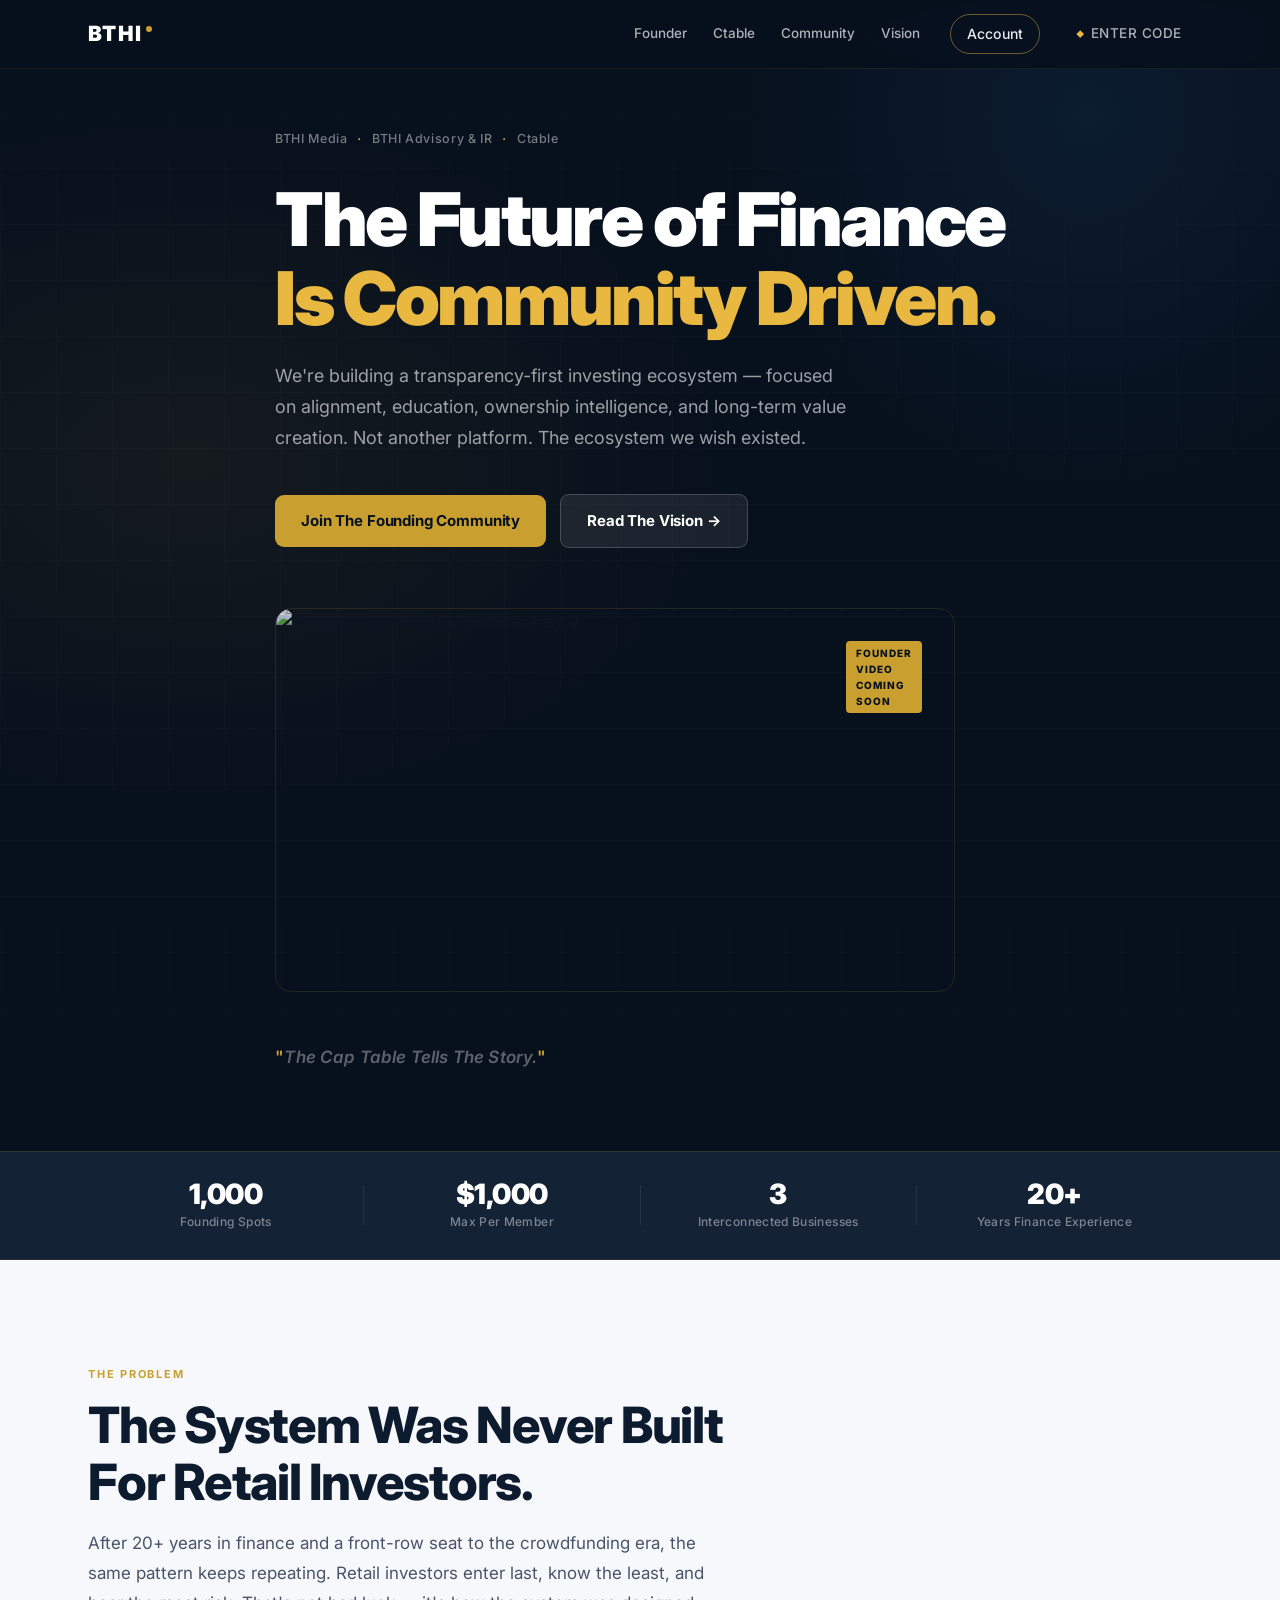
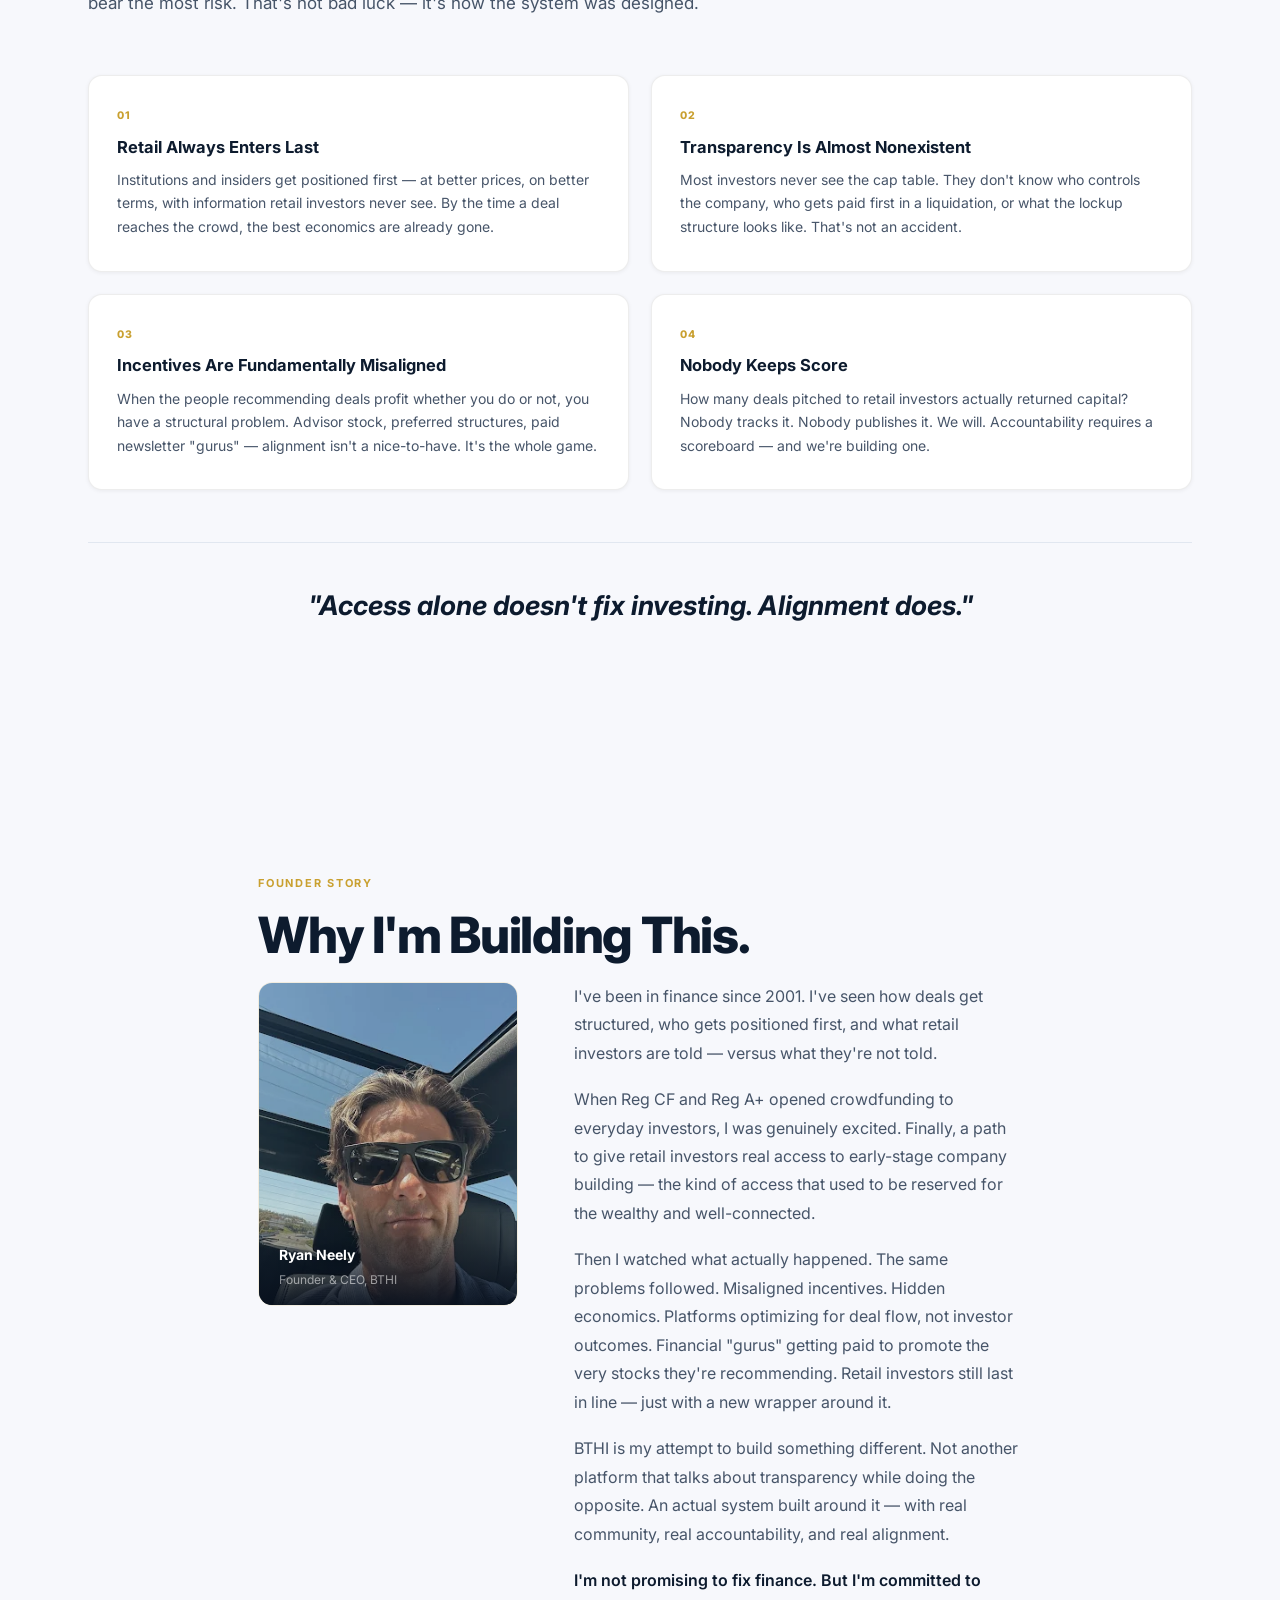
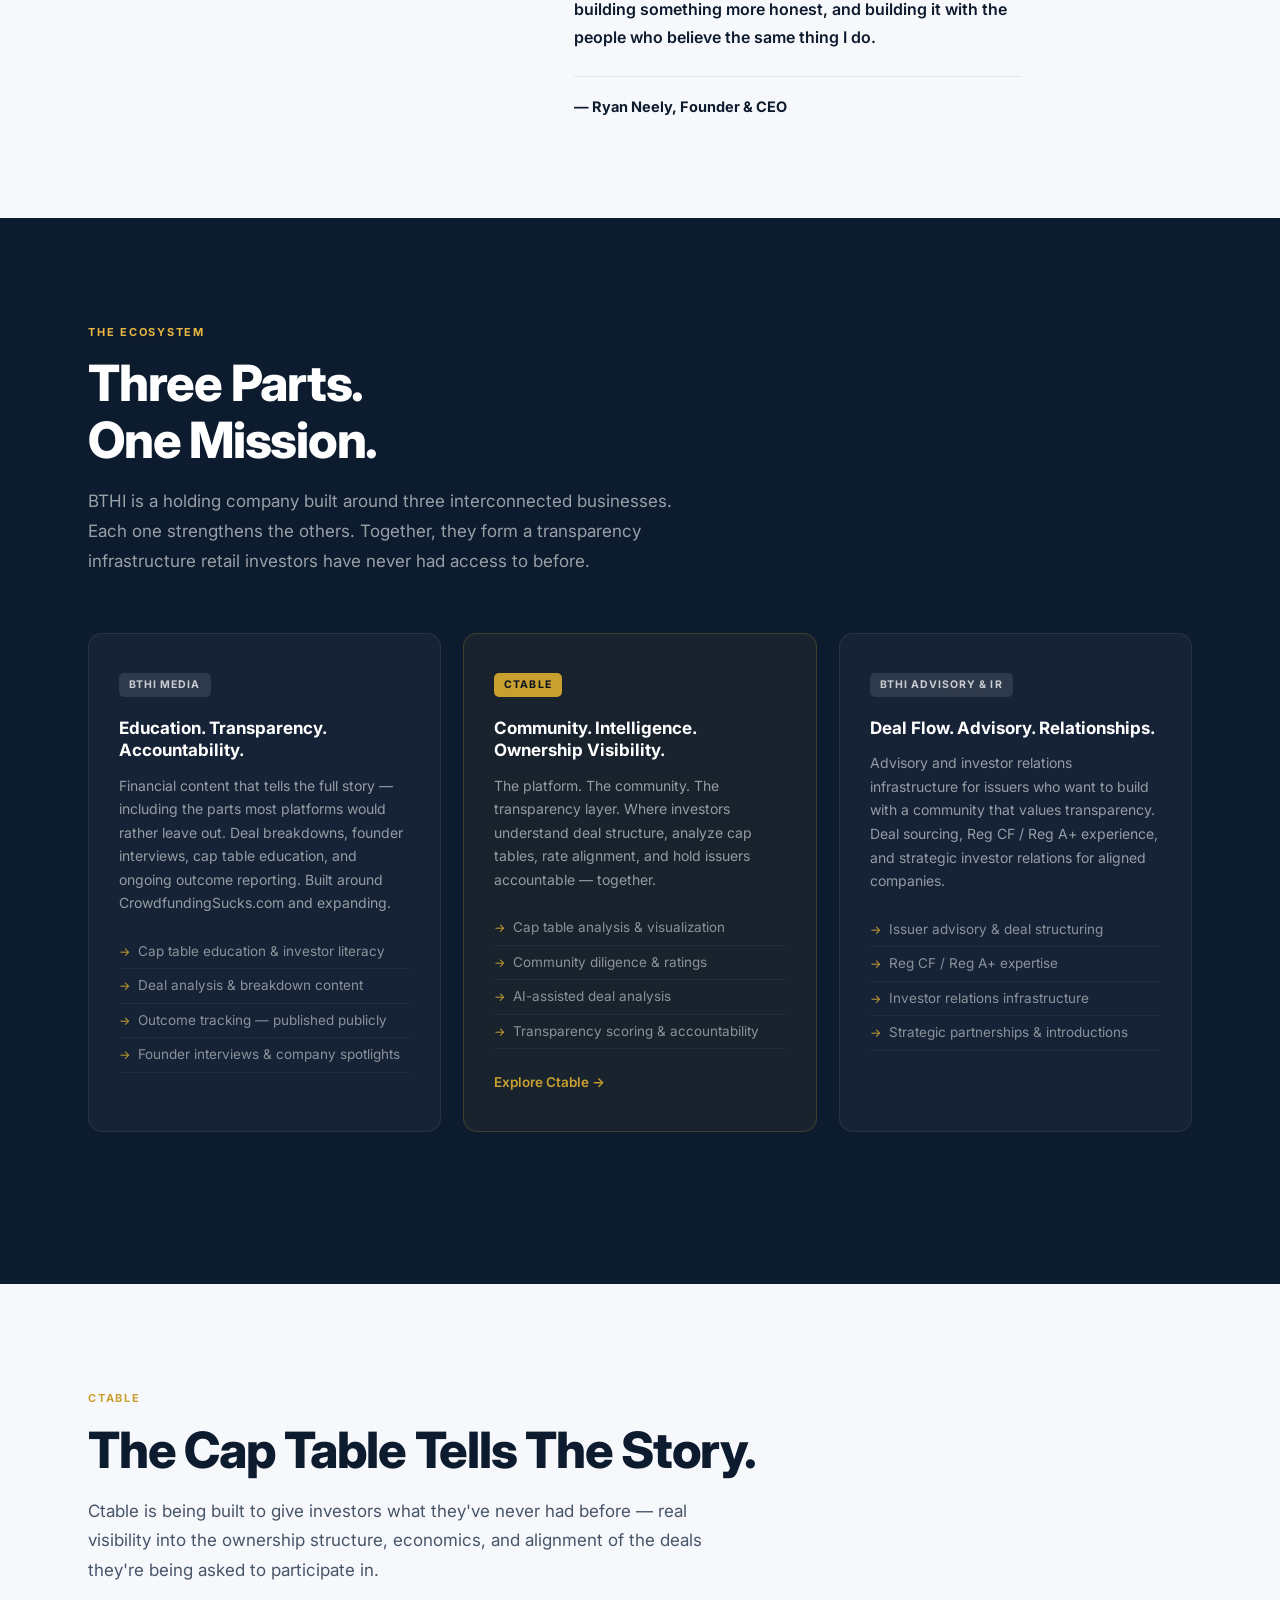
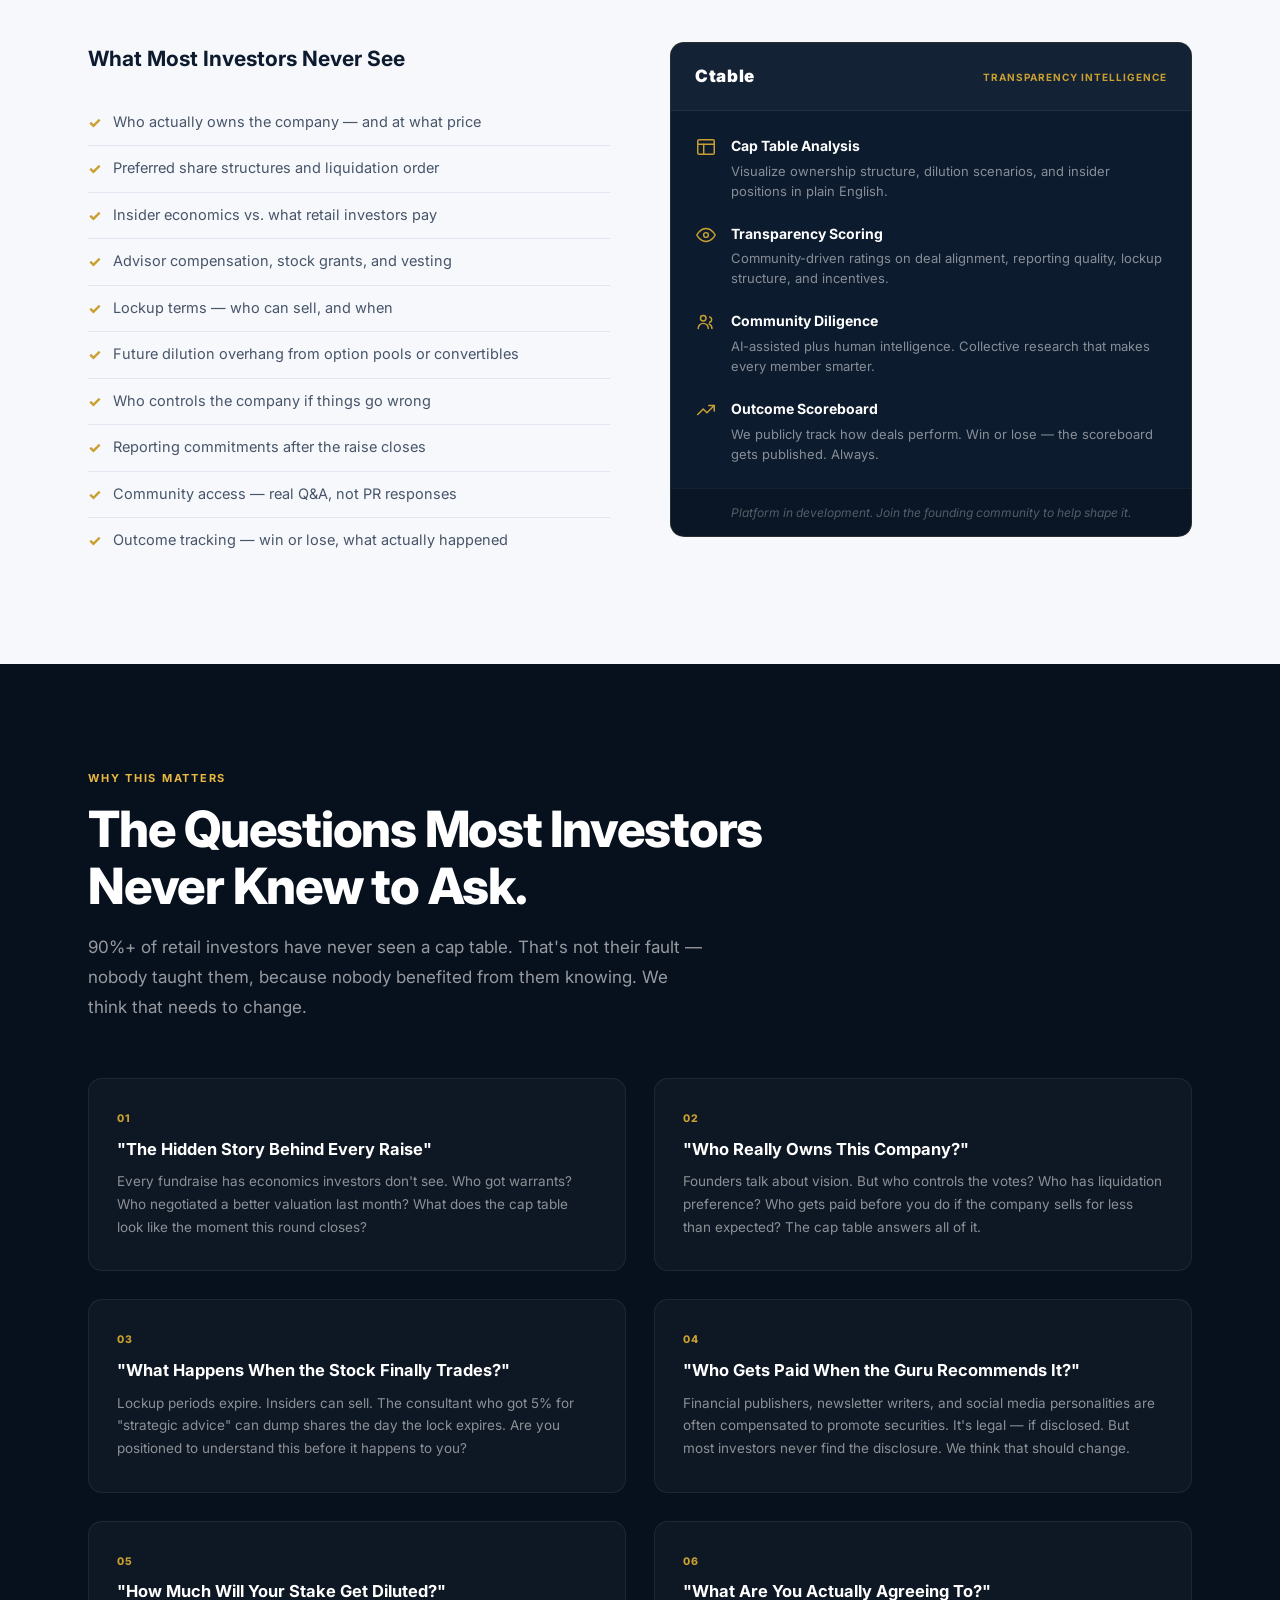
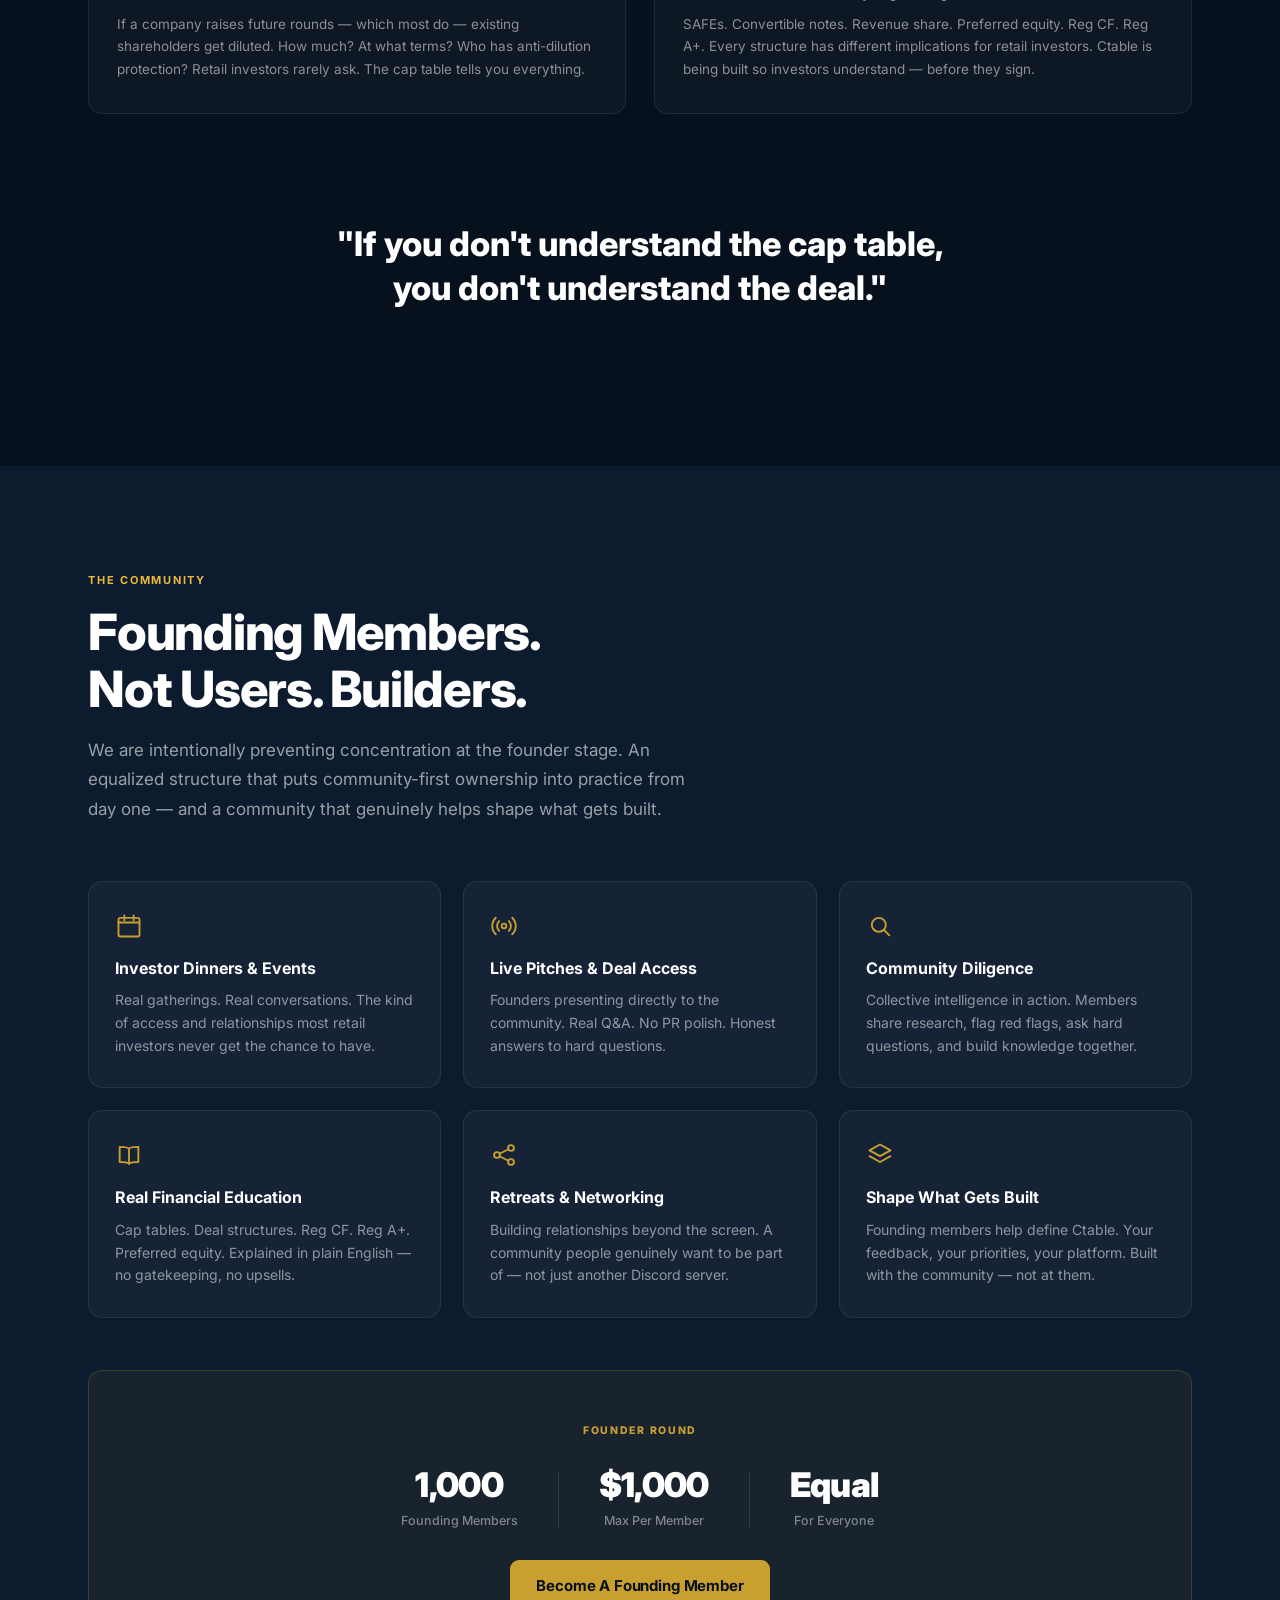
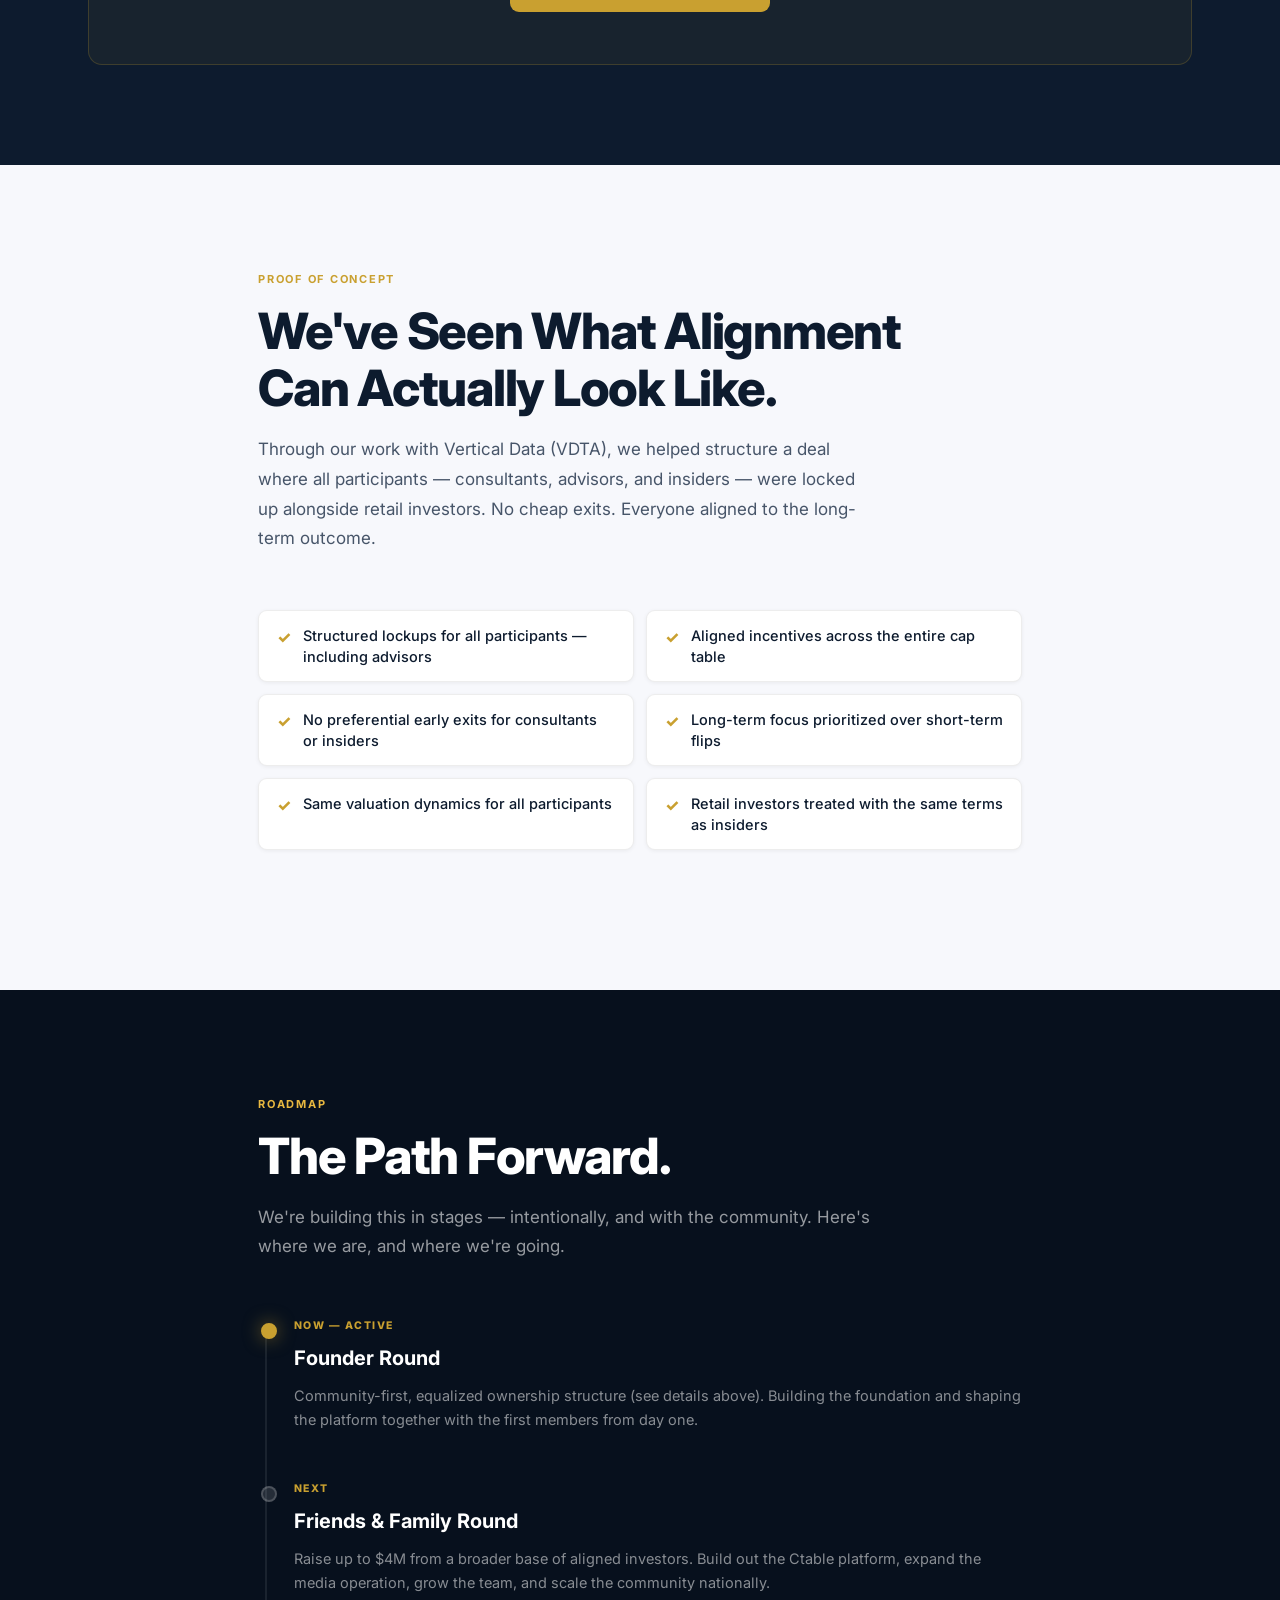
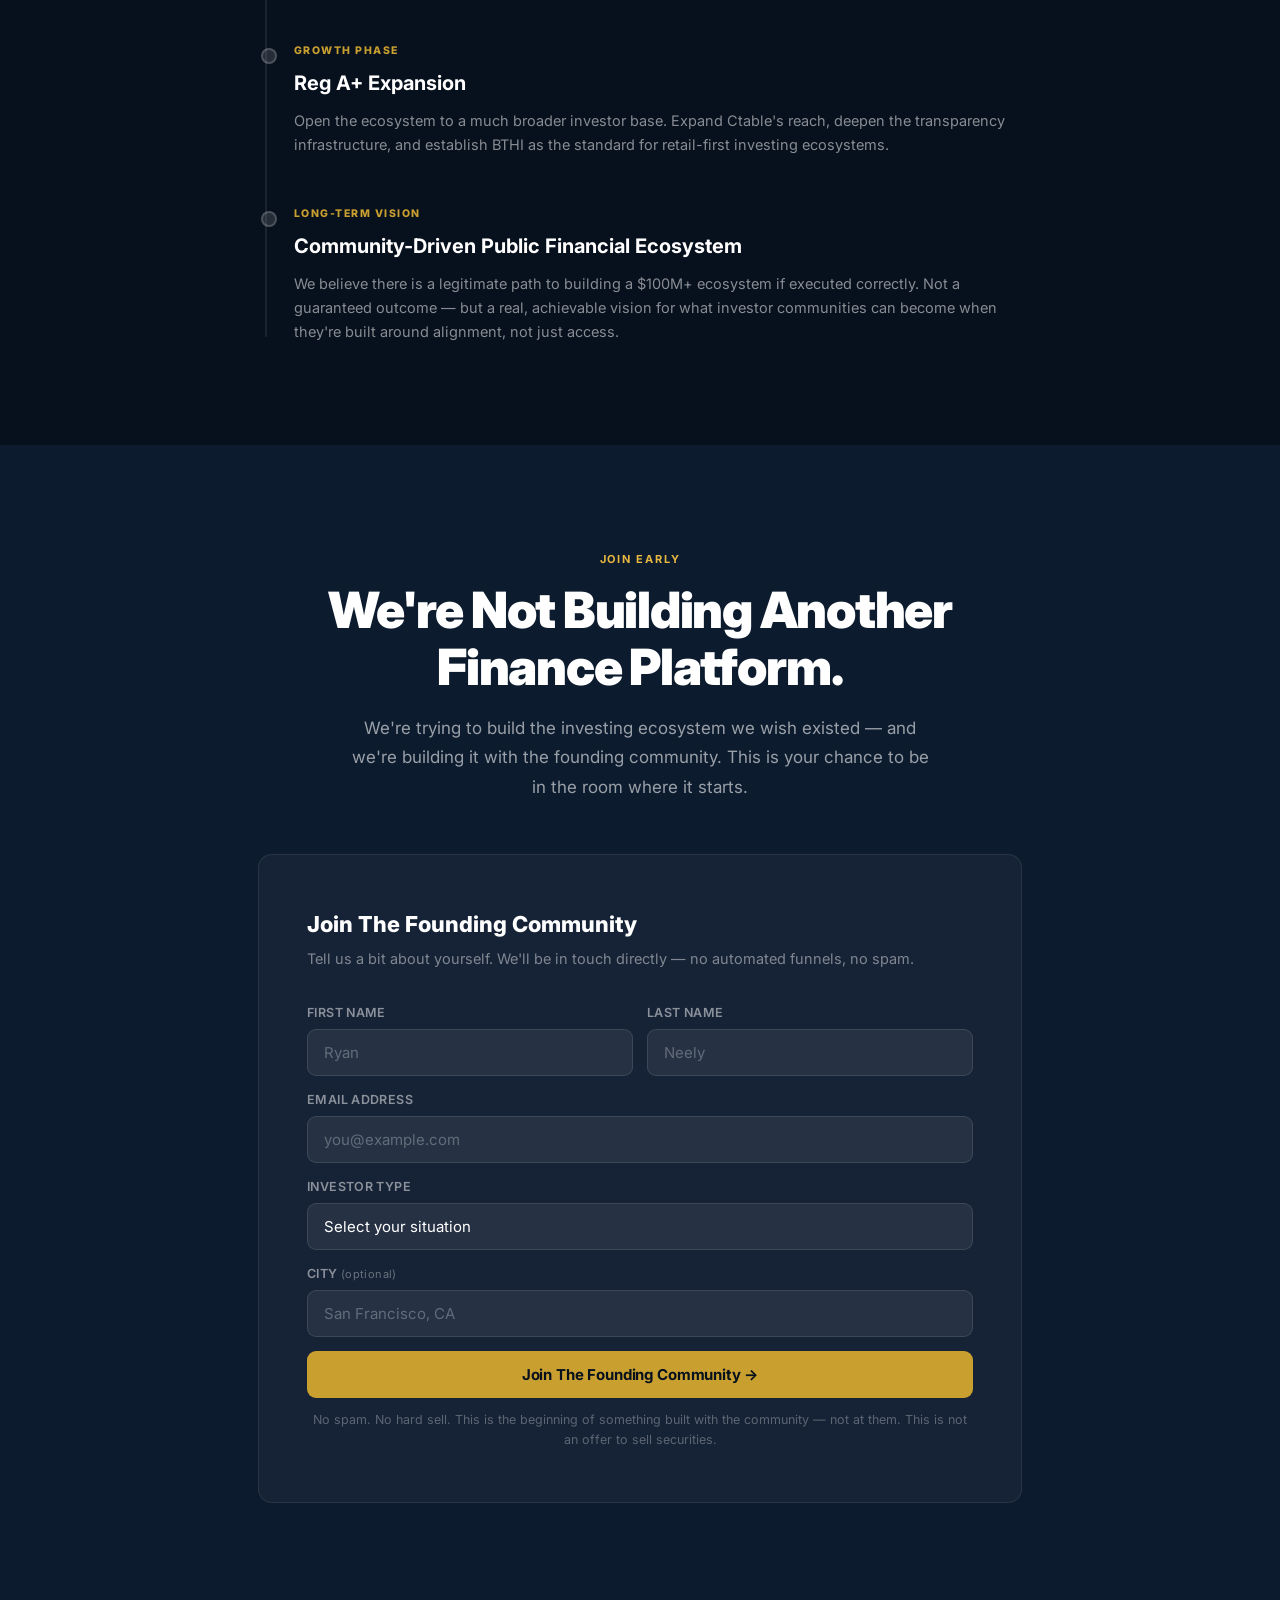
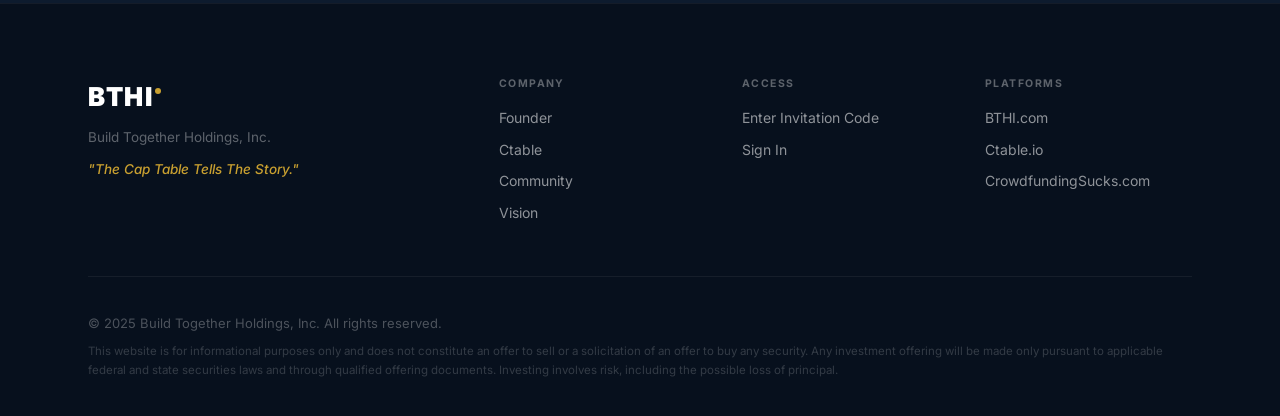
==== index.html @ e899e183 "Consolidate footer nav, force cache refresh Footer columns on index.html and vision.html now mirror " ====
<!DOCTYPE html>
<html lang="en">
<head>
  <meta charset="UTF-8">
  <meta name="viewport" content="width=device-width, initial-scale=1.0">
  <meta http-equiv="cache-control" content="no-cache, no-store, must-revalidate">
  <meta http-equiv="pragma" content="no-cache">
  <meta http-equiv="expires" content="0">
  <title>BTHI — Build Together Holdings, Inc.</title>
  <meta name="description" content="The Future of Finance Is Community Driven. BTHI is building a transparency-first investing ecosystem around alignment, education, and ownership intelligence.">
  <meta property="og:title" content="BTHI — Build Together Holdings, Inc.">
  <meta property="og:description" content="The Future of Finance Is Community Driven. The Cap Table Tells The Story.">
  <meta property="og:type" content="website">
  <link rel="icon" type="image/svg+xml" href="favicon.svg">
  <link rel="preconnect" href="https://fonts.googleapis.com">
  <link rel="preconnect" href="https://fonts.gstatic.com" crossorigin>
  <link href="https://fonts.googleapis.com/css2?family=Inter:wght@300;400;500;600;700;800;900&display=swap" rel="stylesheet">
  <link rel="stylesheet" href="css/styles.css?v=5">
</head>
<body>

  <!-- ============================================================
       NAVIGATION
  ============================================================ -->
  <nav class="nav" id="nav">
    <div class="nav-inner">
      <a href="#home" class="nav-logo">BTHI<span class="logo-dot"></span></a>
      <div class="nav-links">
        <a href="#founder">Founder</a>
        <a href="#ctable">Ctable</a>
        <a href="#community">Community</a>
        <a href="vision.html">Vision</a>
        <button type="button" class="nav-account" data-account-open>Account</button>
        <a href="invite.html" class="nav-invite">Enter Code</a>
      </div>
      <button class="nav-hamburger" id="hamburger" aria-label="Open menu" aria-expanded="false">
        <span></span><span></span><span></span>
      </button>
    </div>
    <div class="nav-mobile" id="navMobile" aria-hidden="true">
      <a href="#founder">Founder Story</a>
      <a href="#ctable">Ctable</a>
      <a href="#community">Community</a>
      <a href="vision.html">Vision</a>
      <button type="button" class="nav-mobile-account" data-account-open>Account</button>
      <a href="invite.html" class="nav-mobile-account">Enter Invitation Code</a>
    </div>
  </nav>

  <!-- ============================================================
       ACCOUNT MODAL — sign in / sign up
  ============================================================ -->
  <div class="account-modal" id="accountModal" aria-hidden="true" role="dialog" aria-labelledby="accountTitle">
    <div class="account-backdrop" data-account-close></div>
    <div class="account-card" role="document">
      <button type="button" class="account-close" data-account-close aria-label="Close">&times;</button>

      <div class="account-brand">
        <span class="account-logo">BTHI<span class="logo-dot"></span></span>
        <p class="account-sub">Member Access</p>
      </div>

      <!-- SIGN IN -->
      <form class="account-form is-active" id="signInForm" data-account-panel="signin" autocomplete="on" novalidate>
        <h3 id="accountTitle" class="account-title">Welcome back.</h3>
        <p class="account-lead">Sign in to access your member dashboard.</p>

        <label class="account-field">
          <span>Email</span>
          <input type="email" name="email" required autocomplete="email" placeholder="you@email.com">
        </label>
        <label class="account-field">
          <span>Password</span>
          <input type="password" name="password" required autocomplete="current-password" placeholder="••••••••" minlength="8">
        </label>

        <button type="submit" class="account-submit">Sign In</button>
        <p class="account-alt">
          New to BTHI?
          <a href="invite.html" class="account-link-a">Enter your invitation →</a>
        </p>
      </form>

      <!-- SIGN UP -->
      <form class="account-form" id="signUpForm" data-account-panel="signup" autocomplete="on" novalidate>
        <h3 class="account-title">Join BTHI.</h3>
        <p class="account-lead">Account creation is by invitation. Your code unlocks your seat.</p>

        <div class="account-code-badge" id="accountCodeBadge">
          <span class="account-code-label">Invitation Code</span>
          <span class="account-code-value" id="accountCodeValue">—</span>
        </div>

        <label class="account-field">
          <span>Email</span>
          <input type="email" name="email" required autocomplete="email" placeholder="you@email.com">
        </label>
        <label class="account-field">
          <span>Password</span>
          <input type="password" name="password" required autocomplete="new-password" placeholder="At least 8 characters" minlength="8">
        </label>
        <label class="account-field">
          <span>Confirm Password</span>
          <input type="password" name="confirmPassword" required autocomplete="new-password" placeholder="Re-enter password" minlength="8">
        </label>

        <button type="submit" class="account-submit">Create Account</button>
        <p class="account-alt">
          Already a member?
          <button type="button" class="account-link" data-account-tab="signin">Sign in</button>
        </p>
        <p class="account-alt account-need-code">
          Don't have a code? <a href="invite.html">Enter your invitation →</a>
        </p>
      </form>

      <p class="account-legal">
        By continuing you agree to BTHI's terms and privacy policy.
      </p>
    </div>
  </div>

  <!-- ============================================================
       HERO
  ============================================================ -->
  <section class="hero" id="home">
    <div class="hero-grid-bg"></div>
    <div class="hero-glow"></div>
    <div class="container hero-container">
      <div class="hero-eyebrow">
        <span>BTHI Media</span>
        <span class="eyebrow-dot">·</span>
        <span>BTHI Advisory &amp; IR</span>
        <span class="eyebrow-dot">·</span>
        <span>Ctable</span>
      </div>

      <h1 class="hero-title">
        The Future of Finance<br>
        <em class="gold">Is Community Driven.</em>
      </h1>

      <p class="hero-sub">
        We're building a transparency-first investing ecosystem — focused on alignment,
        education, ownership intelligence, and long-term value creation.
        Not another platform. The ecosystem we wish existed.
      </p>

      <div class="hero-ctas">
        <a href="#join" class="btn btn-primary">Join The Founding Community</a>
        <a href="#founder" class="btn btn-ghost">
          Read The Vision →
        </a>
      </div>

      <!-- Hero image -->
      <div class="hero-video-wrap" id="heroVideo">
        <div class="hero-img-wrap">
          <img
            src="https://images.unsplash.com/photo-1611974789855-9c2a0a7236a3?w=1280&h=720&fit=crop&q=80"
            alt="Financial community and transparency"
            class="hero-stock-img"
            loading="eager"
          />
          <div class="hero-img-overlay">
            <span class="video-badge">Founder Video Coming Soon</span>
          </div>
        </div>
      </div>

      <div class="hero-tagline">
        <span class="tagline-quote">"</span>The Cap Table Tells The Story.<span class="tagline-quote">"</span>
      </div>
    </div>
  </section>

  <!-- ============================================================
       STATS BAR
  ============================================================ -->
  <div class="stats-bar">
    <div class="container stats-inner">
      <div class="stat-item">
        <span class="stat-num">1,000</span>
        <span class="stat-label">Founding Spots</span>
      </div>
      <div class="stat-divider"></div>
      <div class="stat-item">
        <span class="stat-num">$1,000</span>
        <span class="stat-label">Max Per Member</span>
      </div>
      <div class="stat-divider"></div>
      <div class="stat-item">
        <span class="stat-num">3</span>
        <span class="stat-label">Interconnected Businesses</span>
      </div>
      <div class="stat-divider"></div>
      <div class="stat-item">
        <span class="stat-num">20+</span>
        <span class="stat-label">Years Finance Experience</span>
      </div>
    </div>
  </div>

  <!-- ============================================================
       PROBLEM SECTION
  ============================================================ -->
  <section class="section section-light" id="problem">
    <div class="container">
      <div class="section-eyebrow">The Problem</div>
      <h2 class="section-title">The System Was Never Built<br>For Retail Investors.</h2>
      <p class="section-sub">
        After 20+ years in finance and a front-row seat to the crowdfunding era, the same pattern
        keeps repeating. Retail investors enter last, know the least, and bear the most risk.
        That's not bad luck — it's how the system was designed.
      </p>

      <div class="card-grid grid-2">
        <div class="problem-card reveal">
          <div class="card-num">01</div>
          <h3>Retail Always Enters Last</h3>
          <p>Institutions and insiders get positioned first — at better prices, on better terms, with information retail investors never see. By the time a deal reaches the crowd, the best economics are already gone.</p>
        </div>
        <div class="problem-card reveal">
          <div class="card-num">02</div>
          <h3>Transparency Is Almost Nonexistent</h3>
          <p>Most investors never see the cap table. They don't know who controls the company, who gets paid first in a liquidation, or what the lockup structure looks like. That's not an accident.</p>
        </div>
        <div class="problem-card reveal">
          <div class="card-num">03</div>
          <h3>Incentives Are Fundamentally Misaligned</h3>
          <p>When the people recommending deals profit whether you do or not, you have a structural problem. Advisor stock, preferred structures, paid newsletter "gurus" — alignment isn't a nice-to-have. It's the whole game.</p>
        </div>
        <div class="problem-card reveal">
          <div class="card-num">04</div>
          <h3>Nobody Keeps Score</h3>
          <p>How many deals pitched to retail investors actually returned capital? Nobody tracks it. Nobody publishes it. We will. Accountability requires a scoreboard — and we're building one.</p>
        </div>
      </div>

      <div class="callout-strip">
        <span class="callout-text">"Access alone doesn't fix investing. Alignment does."</span>
      </div>
    </div>
  </section>

  <!-- ============================================================
       FOUNDER SECTION
  ============================================================ -->
  <section class="section section-light" id="founder">
    <div class="container container-narrow">
      <div class="section-eyebrow">Founder Story</div>
      <h2 class="section-title">Why I'm Building This.</h2>

      <div class="founder-layout">
        <div class="founder-video-col reveal">
          <div class="founder-img-wrap">
            <img
              src="images/ryan.webp"
              alt="Ryan Neely, Founder & CEO of BTHI"
              class="founder-stock-img"
              loading="lazy"
            />
            <div class="founder-img-caption">
              <span class="fvc-name">Ryan Neely</span>
              <span class="fvc-title">Founder &amp; CEO, BTHI</span>
            </div>
          </div>
        </div>

        <div class="founder-text-col reveal">
          <p>I've been in finance since 2001. I've seen how deals get structured, who gets positioned first, and what retail investors are told — versus what they're not told.</p>
          <p>When Reg CF and Reg A+ opened crowdfunding to everyday investors, I was genuinely excited. Finally, a path to give retail investors real access to early-stage company building — the kind of access that used to be reserved for the wealthy and well-connected.</p>
          <p>Then I watched what actually happened. The same problems followed. Misaligned incentives. Hidden economics. Platforms optimizing for deal flow, not investor outcomes. Financial "gurus" getting paid to promote the very stocks they're recommending. Retail investors still last in line — just with a new wrapper around it.</p>
          <p>BTHI is my attempt to build something different. Not another platform that talks about transparency while doing the opposite. An actual system built around it — with real community, real accountability, and real alignment.</p>
          <p class="founder-close">I'm not promising to fix finance. But I'm committed to building something more honest, and building it with the people who believe the same thing I do.</p>
          <div class="founder-sig">— Ryan Neely, Founder &amp; CEO</div>
        </div>
      </div>
    </div>
  </section>

  <!-- ============================================================
       ECOSYSTEM SECTION
  ============================================================ -->
  <section class="section section-dark" id="ecosystem">
    <div class="container">
      <div class="section-eyebrow light">The Ecosystem</div>
      <h2 class="section-title light">Three Parts.<br>One Mission.</h2>
      <p class="section-sub light">
        BTHI is a holding company built around three interconnected businesses.
        Each one strengthens the others. Together, they form a transparency infrastructure
        retail investors have never had access to before.
      </p>

      <div class="eco-grid">
        <div class="eco-card reveal" id="media">
          <div class="eco-tag">BTHI Media</div>
          <h3>Education. Transparency. Accountability.</h3>
          <p>
            Financial content that tells the full story — including the parts most platforms
            would rather leave out. Deal breakdowns, founder interviews, cap table education,
            and ongoing outcome reporting. Built around CrowdfundingSucks.com and expanding.
          </p>
          <ul class="eco-list">
            <li>Cap table education &amp; investor literacy</li>
            <li>Deal analysis &amp; breakdown content</li>
            <li>Outcome tracking — published publicly</li>
            <li>Founder interviews &amp; company spotlights</li>
          </ul>
        </div>

        <div class="eco-card eco-card-center reveal" id="ctable-eco">
          <div class="eco-tag eco-tag-gold">Ctable</div>
          <h3>Community. Intelligence. Ownership Visibility.</h3>
          <p>
            The platform. The community. The transparency layer.
            Where investors understand deal structure, analyze cap tables,
            rate alignment, and hold issuers accountable — together.
          </p>
          <ul class="eco-list">
            <li>Cap table analysis &amp; visualization</li>
            <li>Community diligence &amp; ratings</li>
            <li>AI-assisted deal analysis</li>
            <li>Transparency scoring &amp; accountability</li>
          </ul>
          <a href="#ctable" class="eco-link">Explore Ctable →</a>
        </div>

        <div class="eco-card reveal" id="advisory">
          <div class="eco-tag">BTHI Advisory &amp; IR</div>
          <h3>Deal Flow. Advisory. Relationships.</h3>
          <p>
            Advisory and investor relations infrastructure for issuers who want to build with
            a community that values transparency. Deal sourcing, Reg CF / Reg A+ experience,
            and strategic investor relations for aligned companies.
          </p>
          <ul class="eco-list">
            <li>Issuer advisory &amp; deal structuring</li>
            <li>Reg CF / Reg A+ expertise</li>
            <li>Investor relations infrastructure</li>
            <li>Strategic partnerships &amp; introductions</li>
          </ul>
        </div>
      </div>

    </div>
  </section>

  <!-- ============================================================
       CTABLE SECTION
  ============================================================ -->
  <section class="section section-light" id="ctable">
    <div class="container">
      <div class="section-eyebrow">Ctable</div>
      <h2 class="section-title">The Cap Table Tells The Story.</h2>
      <p class="section-sub">
        Ctable is being built to give investors what they've never had before —
        real visibility into the ownership structure, economics, and alignment of
        the deals they're being asked to participate in.
      </p>

      <div class="ctable-layout">
        <div class="ctable-left reveal">
          <h3>What Most Investors Never See</h3>
          <ul class="feature-list">
            <li><span class="check-mark">✓</span> Who actually owns the company — and at what price</li>
            <li><span class="check-mark">✓</span> Preferred share structures and liquidation order</li>
            <li><span class="check-mark">✓</span> Insider economics vs. what retail investors pay</li>
            <li><span class="check-mark">✓</span> Advisor compensation, stock grants, and vesting</li>
            <li><span class="check-mark">✓</span> Lockup terms — who can sell, and when</li>
            <li><span class="check-mark">✓</span> Future dilution overhang from option pools or convertibles</li>
            <li><span class="check-mark">✓</span> Who controls the company if things go wrong</li>
            <li><span class="check-mark">✓</span> Reporting commitments after the raise closes</li>
            <li><span class="check-mark">✓</span> Community access — real Q&amp;A, not PR responses</li>
            <li><span class="check-mark">✓</span> Outcome tracking — win or lose, what actually happened</li>
          </ul>
        </div>

        <div class="ctable-right reveal">
          <div class="platform-preview">
            <div class="platform-header">
              <span class="platform-wordmark">Ctable</span>
              <span class="platform-badge">Transparency Intelligence</span>
            </div>
            <div class="platform-body">
              <div class="platform-feature">
                <div class="pf-icon"><svg viewBox="0 0 24 24" fill="none" stroke="currentColor" stroke-width="1.6" stroke-linecap="round" stroke-linejoin="round"><rect x="3" y="4" width="18" height="16" rx="1.5"/><line x1="3" y1="9" x2="21" y2="9"/><line x1="9.5" y1="9" x2="9.5" y2="20"/></svg></div>
                <div class="pf-text">
                  <strong>Cap Table Analysis</strong>
                  <p>Visualize ownership structure, dilution scenarios, and insider positions in plain English.</p>
                </div>
              </div>
              <div class="platform-feature">
                <div class="pf-icon"><svg viewBox="0 0 24 24" fill="none" stroke="currentColor" stroke-width="1.6" stroke-linecap="round" stroke-linejoin="round"><path d="M2 12s3.5-7 10-7 10 7 10 7-3.5 7-10 7-10-7-10-7z"/><circle cx="12" cy="12" r="2.6"/></svg></div>
                <div class="pf-text">
                  <strong>Transparency Scoring</strong>
                  <p>Community-driven ratings on deal alignment, reporting quality, lockup structure, and incentives.</p>
                </div>
              </div>
              <div class="platform-feature">
                <div class="pf-icon"><svg viewBox="0 0 24 24" fill="none" stroke="currentColor" stroke-width="1.6" stroke-linecap="round" stroke-linejoin="round"><circle cx="9" cy="8" r="3"/><path d="M3.5 19a5.5 5.5 0 0 1 11 0"/><path d="M16 6.5a3 3 0 0 1 0 5.8"/><path d="M18.5 19a5.5 5.5 0 0 0-3.2-5"/></svg></div>
                <div class="pf-text">
                  <strong>Community Diligence</strong>
                  <p>AI-assisted plus human intelligence. Collective research that makes every member smarter.</p>
                </div>
              </div>
              <div class="platform-feature">
                <div class="pf-icon"><svg viewBox="0 0 24 24" fill="none" stroke="currentColor" stroke-width="1.6" stroke-linecap="round" stroke-linejoin="round"><polyline points="3 17 9 11 13 15 21 7"/><polyline points="15 7 21 7 21 13"/></svg></div>
                <div class="pf-text">
                  <strong>Outcome Scoreboard</strong>
                  <p>We publicly track how deals perform. Win or lose — the scoreboard gets published. Always.</p>
                </div>
              </div>
            </div>
            <div class="platform-footer-note">
              Platform in development. Join the founding community to help shape it.
            </div>
          </div>
        </div>
      </div>
    </div>
  </section>

  <!-- ============================================================
       CAP TABLE EDUCATION SECTION
  ============================================================ -->
  <section class="section section-navy" id="education">
    <div class="container">
      <div class="section-eyebrow light">Why This Matters</div>
      <h2 class="section-title light">The Questions Most Investors<br>Never Knew to Ask.</h2>
      <p class="section-sub light">
        90%+ of retail investors have never seen a cap table. That's not their fault —
        nobody taught them, because nobody benefited from them knowing.
        We think that needs to change.
      </p>

      <div class="questions-grid reveal">
        <div class="question-card">
          <span class="q-label">01</span>
          <h3>"The Hidden Story Behind Every Raise"</h3>
          <p>Every fundraise has economics investors don't see. Who got warrants? Who negotiated a better valuation last month? What does the cap table look like the moment this round closes?</p>
        </div>
        <div class="question-card">
          <span class="q-label">02</span>
          <h3>"Who Really Owns This Company?"</h3>
          <p>Founders talk about vision. But who controls the votes? Who has liquidation preference? Who gets paid before you do if the company sells for less than expected? The cap table answers all of it.</p>
        </div>
        <div class="question-card">
          <span class="q-label">03</span>
          <h3>"What Happens When the Stock Finally Trades?"</h3>
          <p>Lockup periods expire. Insiders can sell. The consultant who got 5% for "strategic advice" can dump shares the day the lock expires. Are you positioned to understand this before it happens to you?</p>
        </div>
        <div class="question-card">
          <span class="q-label">04</span>
          <h3>"Who Gets Paid When the Guru Recommends It?"</h3>
          <p>Financial publishers, newsletter writers, and social media personalities are often compensated to promote securities. It's legal — if disclosed. But most investors never find the disclosure. We think that should change.</p>
        </div>
        <div class="question-card">
          <span class="q-label">05</span>
          <h3>"How Much Will Your Stake Get Diluted?"</h3>
          <p>If a company raises future rounds — which most do — existing shareholders get diluted. How much? At what terms? Who has anti-dilution protection? Retail investors rarely ask. The cap table tells you everything.</p>
        </div>
        <div class="question-card">
          <span class="q-label">06</span>
          <h3>"What Are You Actually Agreeing To?"</h3>
          <p>SAFEs. Convertible notes. Revenue share. Preferred equity. Reg CF. Reg A+. Every structure has different implications for retail investors. Ctable is being built so investors understand — before they sign.</p>
        </div>
      </div>

      <div class="dark-callout">
        <h3>"If you don't understand the cap table,<br>you don't understand the deal."</h3>
      </div>
    </div>
  </section>

  <!-- ============================================================
       COMMUNITY SECTION
  ============================================================ -->
  <section class="section section-dark" id="community">
    <div class="container">
      <div class="section-eyebrow light">The Community</div>
      <h2 class="section-title light">Founding Members.<br>Not Users. Builders.</h2>
      <p class="section-sub light">
        We are intentionally preventing concentration at the founder stage.
        An equalized structure that puts community-first ownership into practice
        from day one — and a community that genuinely helps shape what gets built.
      </p>

      <div class="card-grid grid-3 community-grid">
        <div class="community-card reveal">
          <div class="comm-icon"><svg viewBox="0 0 24 24" fill="none" stroke="currentColor" stroke-width="1.6" stroke-linecap="round" stroke-linejoin="round"><rect x="3" y="5" width="18" height="16" rx="1.5"/><line x1="3" y1="9" x2="21" y2="9"/><line x1="8" y1="3" x2="8" y2="7"/><line x1="16" y1="3" x2="16" y2="7"/></svg></div>
          <h3>Investor Dinners &amp; Events</h3>
          <p>Real gatherings. Real conversations. The kind of access and relationships most retail investors never get the chance to have.</p>
        </div>
        <div class="community-card reveal">
          <div class="comm-icon"><svg viewBox="0 0 24 24" fill="none" stroke="currentColor" stroke-width="1.6" stroke-linecap="round" stroke-linejoin="round"><circle cx="12" cy="12" r="2"/><path d="M16.2 7.8a6 6 0 0 1 0 8.4"/><path d="M7.8 16.2a6 6 0 0 1 0-8.4"/><path d="M19.1 4.9a10 10 0 0 1 0 14.2"/><path d="M4.9 19.1a10 10 0 0 1 0-14.2"/></svg></div>
          <h3>Live Pitches &amp; Deal Access</h3>
          <p>Founders presenting directly to the community. Real Q&amp;A. No PR polish. Honest answers to hard questions.</p>
        </div>
        <div class="community-card reveal">
          <div class="comm-icon"><svg viewBox="0 0 24 24" fill="none" stroke="currentColor" stroke-width="1.6" stroke-linecap="round" stroke-linejoin="round"><circle cx="11" cy="11" r="6"/><line x1="20" y1="20" x2="15.6" y2="15.6"/></svg></div>
          <h3>Community Diligence</h3>
          <p>Collective intelligence in action. Members share research, flag red flags, ask hard questions, and build knowledge together.</p>
        </div>
        <div class="community-card reveal">
          <div class="comm-icon"><svg viewBox="0 0 24 24" fill="none" stroke="currentColor" stroke-width="1.6" stroke-linecap="round" stroke-linejoin="round"><path d="M12 6.5C10.5 5 7.5 5 4 5v13c3.5 0 6.5 0 8 1.5 1.5-1.5 4.5-1.5 8-1.5V5c-3.5 0-6.5 0-8 1.5z"/><line x1="12" y1="6.5" x2="12" y2="19.5"/></svg></div>
          <h3>Real Financial Education</h3>
          <p>Cap tables. Deal structures. Reg CF. Reg A+. Preferred equity. Explained in plain English — no gatekeeping, no upsells.</p>
        </div>
        <div class="community-card reveal">
          <div class="comm-icon"><svg viewBox="0 0 24 24" fill="none" stroke="currentColor" stroke-width="1.6" stroke-linecap="round" stroke-linejoin="round"><circle cx="6" cy="12" r="2.5"/><circle cx="18" cy="6" r="2.5"/><circle cx="18" cy="18" r="2.5"/><line x1="8.2" y1="10.9" x2="15.8" y2="7.1"/><line x1="8.2" y1="13.1" x2="15.8" y2="16.9"/></svg></div>
          <h3>Retreats &amp; Networking</h3>
          <p>Building relationships beyond the screen. A community people genuinely want to be part of — not just another Discord server.</p>
        </div>
        <div class="community-card reveal">
          <div class="comm-icon"><svg viewBox="0 0 24 24" fill="none" stroke="currentColor" stroke-width="1.6" stroke-linecap="round" stroke-linejoin="round"><polygon points="12 3 21 8 12 13 3 8 12 3"/><polyline points="3 13 12 18 21 13"/></svg></div>
          <h3>Shape What Gets Built</h3>
          <p>Founding members help define Ctable. Your feedback, your priorities, your platform. Built with the community — not at them.</p>
        </div>
      </div>

      <!-- Founder Round Box -->
      <div class="founder-round-box reveal">
        <div class="fr-eyebrow">Founder Round</div>
        <div class="fr-stats">
          <div class="fr-stat">
            <span class="fr-num">1,000</span>
            <span class="fr-desc">Founding Members</span>
          </div>
          <div class="fr-rule"></div>
          <div class="fr-stat">
            <span class="fr-num">$1,000</span>
            <span class="fr-desc">Max Per Member</span>
          </div>
          <div class="fr-rule"></div>
          <div class="fr-stat">
            <span class="fr-num">Equal</span>
            <span class="fr-desc">For Everyone</span>
          </div>
        </div>
        <a href="#join" class="btn btn-primary">Become A Founding Member</a>
      </div>
    </div>
  </section>

  <!-- ============================================================
       PROOF OF CONCEPT
  ============================================================ -->
  <section class="section section-light" id="proof">
    <div class="container container-narrow">
      <div class="section-eyebrow">Proof of Concept</div>
      <h2 class="section-title">We've Seen What Alignment<br>Can Actually Look Like.</h2>
      <p class="section-sub">
        Through our work with Vertical Data (VDTA), we helped structure a deal where
        all participants — consultants, advisors, and insiders — were locked up alongside
        retail investors. No cheap exits. Everyone aligned to the long-term outcome.
      </p>

      <div class="poc-grid reveal">
        <div class="poc-item"><span class="poc-check">✓</span> Structured lockups for all participants — including advisors</div>
        <div class="poc-item"><span class="poc-check">✓</span> Aligned incentives across the entire cap table</div>
        <div class="poc-item"><span class="poc-check">✓</span> No preferential early exits for consultants or insiders</div>
        <div class="poc-item"><span class="poc-check">✓</span> Long-term focus prioritized over short-term flips</div>
        <div class="poc-item"><span class="poc-check">✓</span> Same valuation dynamics for all participants</div>
        <div class="poc-item"><span class="poc-check">✓</span> Retail investors treated with the same terms as insiders</div>
      </div>

    </div>
  </section>

  <!-- ============================================================
       ROADMAP
  ============================================================ -->
  <section class="section section-navy" id="roadmap">
    <div class="container container-narrow">
      <div class="section-eyebrow light">Roadmap</div>
      <h2 class="section-title light">The Path Forward.</h2>
      <p class="section-sub light">
        We're building this in stages — intentionally, and with the community.
        Here's where we are, and where we're going.
      </p>

      <div class="timeline reveal">
        <div class="tl-item tl-active">
          <div class="tl-dot"></div>
          <div class="tl-body">
            <div class="tl-tag">Now — Active</div>
            <h3>Founder Round</h3>
            <p>Community-first, equalized ownership structure (see details above). Building the foundation and shaping the platform together with the first members from day one.</p>
          </div>
        </div>
        <div class="tl-item">
          <div class="tl-dot"></div>
          <div class="tl-body">
            <div class="tl-tag">Next</div>
            <h3>Friends &amp; Family Round</h3>
            <p>Raise up to $4M from a broader base of aligned investors. Build out the Ctable platform, expand the media operation, grow the team, and scale the community nationally.</p>
          </div>
        </div>
        <div class="tl-item">
          <div class="tl-dot"></div>
          <div class="tl-body">
            <div class="tl-tag">Growth Phase</div>
            <h3>Reg A+ Expansion</h3>
            <p>Open the ecosystem to a much broader investor base. Expand Ctable's reach, deepen the transparency infrastructure, and establish BTHI as the standard for retail-first investing ecosystems.</p>
          </div>
        </div>
        <div class="tl-item">
          <div class="tl-dot"></div>
          <div class="tl-body">
            <div class="tl-tag">Long-Term Vision</div>
            <h3>Community-Driven Public Financial Ecosystem</h3>
            <p>
              We believe there is a legitimate path to building a $100M+ ecosystem if executed correctly.
              Not a guaranteed outcome — but a real, achievable vision for what investor communities
              can become when they're built around alignment, not just access.
            </p>
          </div>
        </div>
      </div>
    </div>
  </section>



<!-- ============================================================
       FINAL CTA / JOIN
  ============================================================ -->
  <section class="section section-cta" id="join">
    <div class="container container-narrow text-center">
      <div class="section-eyebrow light">Join Early</div>
      <h2 class="cta-title">
        We're Not Building Another<br>Finance Platform.
      </h2>
      <p class="cta-sub">
        We're trying to build the investing ecosystem we wish existed —
        and we're building it with the founding community.
        This is your chance to be in the room where it starts.
      </p>

      <div class="join-card reveal">
        <h3>Join The Founding Community</h3>
        <p class="join-sub">Tell us a bit about yourself. We'll be in touch directly — no automated funnels, no spam.</p>
        <form class="join-form" id="joinForm" novalidate>
          <div class="form-row-2">
            <div class="form-group">
              <label for="firstName">First Name</label>
              <input type="text" id="firstName" name="firstName" placeholder="Ryan" required>
            </div>
            <div class="form-group">
              <label for="lastName">Last Name</label>
              <input type="text" id="lastName" name="lastName" placeholder="Neely" required>
            </div>
          </div>
          <div class="form-group">
            <label for="email">Email Address</label>
            <input type="email" id="email" name="email" placeholder="you@example.com" required>
          </div>
          <div class="form-group">
            <label for="investorType">Investor Type</label>
            <select id="investorType" name="investorType">
              <option value="" disabled selected>Select your situation</option>
              <option value="accredited">Accredited Investor</option>
              <option value="non-accredited">Non-Accredited / Retail Investor</option>
              <option value="advisor">Advisor / Financial Professional</option>
              <option value="issuer">Issuer / Founder</option>
              <option value="other">Other</option>
            </select>
          </div>
          <div class="form-group">
            <label for="city">City <span class="optional">(optional)</span></label>
            <input type="text" id="city" name="city" placeholder="San Francisco, CA">
          </div>
          <button type="submit" class="btn btn-primary btn-full" id="submitBtn">
            Join The Founding Community →
          </button>
        </form>
        <p class="form-note">
          No spam. No hard sell. This is the beginning of something built with the community —
          not at them. This is not an offer to sell securities.
        </p>
      </div>
    </div>
  </section>

  <!-- ============================================================
       FOOTER
  ============================================================ -->
  <footer class="footer" id="footer">
    <div class="container">
      <div class="footer-top">
        <div class="footer-brand">
          <span class="footer-logo">BTHI<span class="logo-dot"></span></span>
          <p>Build Together Holdings, Inc.</p>
          <p class="footer-tagline">"The Cap Table Tells The Story."</p>
        </div>
        <div class="footer-cols">
          <div class="footer-col">
            <span class="footer-col-title">Company</span>
            <a href="#founder">Founder</a>
            <a href="#ctable">Ctable</a>
            <a href="#community">Community</a>
            <a href="vision.html">Vision</a>
          </div>
          <div class="footer-col">
            <span class="footer-col-title">Access</span>
            <a href="invite.html">Enter Invitation Code</a>
            <a href="#" data-account-open>Sign In</a>
          </div>
          <div class="footer-col">
            <span class="footer-col-title">Platforms</span>
            <a href="#">BTHI.com</a>
            <a href="#">Ctable.io</a>
            <a href="#">CrowdfundingSucks.com</a>
          </div>
        </div>
      </div>
      <div class="footer-bottom">
        <p>© 2025 Build Together Holdings, Inc. All rights reserved.</p>
        <p class="footer-legal">
          This website is for informational purposes only and does not constitute an offer to sell
          or a solicitation of an offer to buy any security. Any investment offering will be made only
          pursuant to applicable federal and state securities laws and through qualified offering documents.
          Investing involves risk, including the possible loss of principal.
        </p>
      </div>
    </div>
  </footer>

  <script src="js/main.js?v=5"></script>
</body>
</html>
---- css/styles.css ----
/* ================================================================
   DESIGN TOKENS
================================================================ */
:root {
  --navy-deep:    #07101d;
  --navy:         #0d1b2e;
  --navy-mid:     #142236;
  --navy-light:   #1e3450;
  --gold:         #c9a030;
  --gold-bright:  #e8b840;
  --gold-pale:    rgba(201, 160, 48, 0.12);
  --gold-border:  rgba(201, 160, 48, 0.25);
  --white:        #ffffff;
  --off-white:    #f7f8fc;
  --gray-100:     #f0f3f9;
  --gray-200:     #e1e7f0;
  --gray-400:     #94a3b8;
  --gray-600:     #64748b;
  --text-dark:    #0d1b2e;
  --text-body:    #475569;
  --border:       rgba(0, 0, 0, 0.07);
  --shadow-sm:    0 1px 4px rgba(0,0,0,0.06);
  --shadow-md:    0 4px 24px rgba(0,0,0,0.10);
  --shadow-lg:    0 10px 48px rgba(0,0,0,0.16);
  --radius:       14px;
  --radius-sm:    9px;
  --font:         'Inter', -apple-system, BlinkMacSystemFont, 'Segoe UI', sans-serif;
  --transition:   0.22s ease;
  --nav-h:        68px;
}

/* ================================================================
   RESET & BASE
================================================================ */
*, *::before, *::after { box-sizing: border-box; margin: 0; padding: 0; }

html { scroll-behavior: smooth; font-size: 16px; }

body {
  font-family: var(--font);
  color: var(--text-dark);
  background: var(--white);
  line-height: 1.6;
  -webkit-font-smoothing: antialiased;
  -moz-osx-font-smoothing: grayscale;
}

img { max-width: 100%; display: block; }
a { color: inherit; text-decoration: none; }
button { cursor: pointer; border: none; background: none; font-family: var(--font); }
ul { list-style: none; }

/* ================================================================
   LAYOUT UTILITIES
================================================================ */
.container {
  max-width: 1160px;
  margin: 0 auto;
  padding: 0 28px;
}

.container-narrow {
  max-width: 820px;
  margin: 0 auto;
  padding: 0 28px;
}

.section { padding: 100px 0; }
.section-light { background: var(--off-white); }
.section-dark  { background: var(--navy); }
.section-navy  { background: var(--navy-deep); }
.section-cta   { background: var(--navy); }

.text-center { text-align: center; }

/* ================================================================
   TYPOGRAPHY
================================================================ */
.section-eyebrow {
  display: inline-block;
  font-size: 11px;
  font-weight: 700;
  letter-spacing: 0.16em;
  text-transform: uppercase;
  color: var(--gold);
  margin-bottom: 14px;
}
.section-eyebrow.light { color: var(--gold-bright); }

.section-title {
  font-size: clamp(30px, 4.5vw, 50px);
  font-weight: 800;
  line-height: 1.14;
  letter-spacing: -0.025em;
  color: var(--text-dark);
  margin-bottom: 18px;
}
.section-title.light { color: var(--white); }

.section-sub {
  font-size: 17px;
  color: var(--text-body);
  line-height: 1.75;
  max-width: 620px;
  margin-bottom: 56px;
}
.section-sub.light { color: rgba(255,255,255,0.58); }

.gold { color: var(--gold-bright); }

/* ================================================================
   NAVIGATION
================================================================ */
.nav {
  position: fixed;
  inset: 0 0 auto;
  z-index: 900;
  background: rgba(7, 16, 29, 0.94);
  backdrop-filter: blur(18px) saturate(180%);
  -webkit-backdrop-filter: blur(18px) saturate(180%);
  border-bottom: 1px solid rgba(201, 160, 48, 0.1);
  transition: background var(--transition);
}

.nav-inner {
  max-width: 1160px;
  margin: 0 auto;
  padding: 0 28px;
  height: var(--nav-h);
  display: flex;
  align-items: center;
  justify-content: space-between;
  gap: 24px;
}

.nav-logo {
  font-size: 21px;
  font-weight: 900;
  color: var(--white);
  letter-spacing: 0.06em;
  display: flex;
  align-items: center;
  gap: 2px;
  flex-shrink: 0;
}

.logo-dot {
  display: inline-block;
  width: 6px;
  height: 6px;
  background: var(--gold);
  border-radius: 50%;
  margin-left: 2px;
  margin-bottom: 10px;
  vertical-align: bottom;
}

.nav-links {
  display: flex;
  align-items: center;
  gap: 26px;
}

.nav-links a {
  font-size: 13.5px;
  font-weight: 500;
  color: rgba(255,255,255,0.68);
  transition: color var(--transition);
  white-space: nowrap;
}

.nav-links a:hover { color: var(--white); }

.nav-cta {
  background: var(--gold) !important;
  color: var(--navy-deep) !important;
  padding: 8px 18px !important;
  border-radius: 7px;
  font-weight: 700 !important;
  font-size: 13px !important;
  transition: background var(--transition), transform var(--transition) !important;
}
.nav-cta:hover {
  background: var(--gold-bright) !important;
  transform: translateY(-1px);
}

/* Hamburger */
.nav-hamburger {
  display: none;
  flex-direction: column;
  justify-content: center;
  gap: 5px;
  width: 36px;
  height: 36px;
  padding: 4px;
  flex-shrink: 0;
}
.nav-hamburger span {
  display: block;
  width: 22px;
  height: 2px;
  background: rgba(255,255,255,0.85);
  border-radius: 2px;
  transition: transform var(--transition), opacity var(--transition);
}

/* Mobile nav panel */
.nav-mobile {
  display: none;
  flex-direction: column;
  padding: 12px 28px 28px;
  gap: 4px;
  border-top: 1px solid rgba(255,255,255,0.07);
}
.nav-mobile a {
  font-size: 16px;
  font-weight: 500;
  color: rgba(255,255,255,0.75);
  padding: 10px 0;
  border-bottom: 1px solid rgba(255,255,255,0.05);
  transition: color var(--transition);
}
.nav-mobile a:hover { color: var(--white); }
.nav-mobile-cta {
  background: var(--gold);
  color: var(--navy-deep) !important;
  font-weight: 700 !important;
  text-align: center;
  padding: 14px 20px !important;
  border-radius: 9px;
  margin-top: 12px;
  border-bottom: none !important;
}

/* Open state */
.nav-open .nav-mobile          { display: flex; }
.nav-open .nav-hamburger span:nth-child(1) { transform: rotate(45deg) translate(5px, 5px); }
.nav-open .nav-hamburger span:nth-child(2) { opacity: 0; transform: scaleX(0); }
.nav-open .nav-hamburger span:nth-child(3) { transform: rotate(-45deg) translate(5px, -5px); }

/* ================================================================
   BUTTONS
================================================================ */
.btn {
  display: inline-flex;
  align-items: center;
  gap: 8px;
  padding: 14px 26px;
  border-radius: 9px;
  font-size: 15px;
  font-weight: 700;
  letter-spacing: -0.01em;
  transition: background var(--transition), transform var(--transition), box-shadow var(--transition), border-color var(--transition);
  white-space: nowrap;
}
.btn-primary {
  background: var(--gold);
  color: var(--navy-deep);
}
.btn-primary:hover {
  background: var(--gold-bright);
  transform: translateY(-2px);
  box-shadow: 0 8px 28px rgba(201,160,48,0.38);
}
.btn-ghost {
  background: rgba(255,255,255,0.08);
  color: var(--white);
  border: 1.5px solid rgba(255,255,255,0.18);
}
.btn-ghost:hover {
  background: rgba(255,255,255,0.13);
  border-color: rgba(255,255,255,0.3);
}
.btn-full {
  width: 100%;
  justify-content: center;
}

.play-icon { font-size: 11px; }

/* ================================================================
   HERO
================================================================ */
.hero {
  position: relative;
  min-height: 100vh;
  display: flex;
  align-items: center;
  padding: calc(var(--nav-h) + 60px) 0 80px;
  background: var(--navy-deep);
  overflow: hidden;
}

.hero-grid-bg {
  position: absolute;
  inset: 0;
  background-image:
    linear-gradient(rgba(255,255,255,0.025) 1px, transparent 1px),
    linear-gradient(90deg, rgba(255,255,255,0.025) 1px, transparent 1px);
  background-size: 56px 56px;
  mask-image: linear-gradient(to bottom, transparent 0%, rgba(0,0,0,0.6) 20%, rgba(0,0,0,0.6) 80%, transparent 100%);
}

.hero-glow {
  position: absolute;
  inset: 0;
  background:
    radial-gradient(ellipse 70% 50% at 15% 40%, rgba(201,160,48,0.07) 0%, transparent 60%),
    radial-gradient(ellipse 50% 60% at 85% 10%, rgba(14,34,56,0.7) 0%, transparent 55%);
  pointer-events: none;
}

.hero-container {
  position: relative;
  z-index: 1;
}

.hero-eyebrow {
  display: flex;
  align-items: center;
  flex-wrap: wrap;
  gap: 10px;
  margin-bottom: 30px;
  font-size: 12.5px;
  font-weight: 500;
  color: rgba(255,255,255,0.45);
  letter-spacing: 0.05em;
}
.eyebrow-dot { color: var(--gold); font-size: 14px; }

.hero-title {
  font-size: clamp(40px, 6.5vw, 74px);
  font-weight: 900;
  line-height: 1.06;
  letter-spacing: -0.035em;
  color: var(--white);
  margin-bottom: 24px;
  max-width: 840px;
}
.hero-title em { font-style: normal; }

.hero-sub {
  font-size: 18px;
  color: rgba(255,255,255,0.60);
  line-height: 1.72;
  max-width: 580px;
  margin-bottom: 40px;
}

.hero-ctas {
  display: flex;
  align-items: center;
  flex-wrap: wrap;
  gap: 14px;
  margin-bottom: 60px;
}

/* Hero video */
.hero-video-wrap {
  max-width: 680px;
  margin-bottom: 52px;
}

.video-placeholder {
  position: relative;
  aspect-ratio: 16 / 9;
  background: var(--navy-mid);
  border-radius: 16px;
  border: 1px solid rgba(201,160,48,0.14);
  display: flex;
  flex-direction: column;
  align-items: center;
  justify-content: center;
  gap: 16px;
  overflow: hidden;
  cursor: pointer;
  transition: border-color var(--transition), box-shadow var(--transition);
}
.video-placeholder:hover {
  border-color: rgba(201,160,48,0.35);
  box-shadow: 0 0 40px rgba(201,160,48,0.1);
}
.video-placeholder::before {
  content: '';
  position: absolute;
  inset: 0;
  background: linear-gradient(135deg, rgba(201,160,48,0.04) 0%, transparent 55%);
}

.video-play-ring {
  position: relative;
  z-index: 1;
}

.play-btn {
  display: block;
  width: 70px;
  height: 70px;
  color: var(--gold);
  transition: transform var(--transition), color var(--transition);
}
.play-btn:hover { transform: scale(1.1); color: var(--gold-bright); }
.play-btn svg { width: 100%; height: 100%; }

.play-btn-md { width: 76px; height: 76px; }

.video-meta {
  text-align: center;
  position: relative;
  z-index: 1;
}
.video-name {
  display: block;
  font-size: 15px;
  font-weight: 600;
  color: var(--white);
  margin-bottom: 3px;
}
.video-title {
  display: block;
  font-size: 13px;
  color: rgba(255,255,255,0.45);
}

.video-badge {
  position: absolute;
  top: 16px;
  right: 16px;
  background: var(--gold);
  color: var(--navy-deep);
  font-size: 10px;
  font-weight: 800;
  letter-spacing: 0.1em;
  text-transform: uppercase;
  padding: 4px 10px;
  border-radius: 4px;
}

/* Stock photo replacements */
.hero-img-wrap {
  position: relative;
  width: 100%;
  max-width: 680px;
  border-radius: 16px;
  overflow: hidden;
  border: 1px solid rgba(201,160,48,0.14);
}
.hero-stock-img {
  width: 100%;
  display: block;
  aspect-ratio: 16/9;
  object-fit: cover;
  filter: brightness(0.82) saturate(0.9);
}
.hero-img-overlay {
  position: absolute;
  top: 16px;
  right: 16px;
}

.founder-img-wrap {
  position: relative;
  border-radius: var(--radius);
  overflow: hidden;
  border: 1px solid rgba(201,160,48,0.14);
}
.founder-stock-img {
  width: 100%;
  display: block;
  aspect-ratio: 4/5;
  object-fit: cover;
  filter: brightness(0.85) saturate(0.85);
}
.founder-img-caption {
  position: absolute;
  bottom: 0;
  left: 0;
  right: 0;
  padding: 20px 20px 16px;
  background: linear-gradient(to top, rgba(7,16,29,0.92) 0%, transparent 100%);
  display: flex;
  flex-direction: column;
  gap: 2px;
}
.founder-img-caption .fvc-name {
  display: block;
  font-size: 14px;
  font-weight: 700;
  color: var(--white);
}
.founder-img-caption .fvc-title {
  display: block;
  font-size: 12px;
  color: rgba(255,255,255,0.55);
}

.hero-tagline {
  font-size: 17px;
  font-weight: 600;
  color: rgba(255,255,255,0.35);
  font-style: italic;
  letter-spacing: 0.01em;
}
.tagline-quote { color: var(--gold); font-style: normal; }

/* ================================================================
   STATS BAR
================================================================ */
.stats-bar {
  background: var(--navy-mid);
  border-top: 1px solid rgba(201,160,48,0.12);
  border-bottom: 1px solid rgba(201,160,48,0.12);
}

.stats-inner {
  display: flex;
  align-items: center;
  justify-content: center;
  gap: 0;
  flex-wrap: wrap;
}

.stat-item {
  flex: 1;
  min-width: 160px;
  display: flex;
  flex-direction: column;
  align-items: center;
  padding: 28px 24px;
  gap: 4px;
}

.stat-num {
  font-size: 28px;
  font-weight: 900;
  color: var(--white);
  letter-spacing: -0.02em;
  line-height: 1;
}

.stat-label {
  font-size: 12px;
  font-weight: 500;
  color: rgba(255,255,255,0.45);
  text-align: center;
  letter-spacing: 0.03em;
}

.stat-divider {
  width: 1px;
  height: 40px;
  background: rgba(255,255,255,0.08);
  flex-shrink: 0;
}

/* ================================================================
   CARD GRIDS
================================================================ */
.card-grid {
  display: grid;
  gap: 22px;
  margin-bottom: 52px;
}
.grid-3 { grid-template-columns: repeat(3, 1fr); }
.grid-2 { grid-template-columns: repeat(2, 1fr); }

/* Problem cards */
.problem-card {
  background: var(--white);
  border-radius: var(--radius);
  padding: 32px 28px;
  border: 1px solid var(--border);
  box-shadow: var(--shadow-sm);
  transition: transform var(--transition), box-shadow var(--transition), border-color var(--transition);
}
.problem-card:hover {
  transform: translateY(-3px);
  box-shadow: var(--shadow-md);
  border-color: var(--gold-border);
}
.card-num {
  font-size: 10.5px;
  font-weight: 800;
  letter-spacing: 0.14em;
  color: var(--gold);
  margin-bottom: 12px;
  text-transform: uppercase;
}
.problem-card h3 {
  font-size: 16.5px;
  font-weight: 700;
  color: var(--text-dark);
  margin-bottom: 10px;
  line-height: 1.3;
}
.problem-card p {
  font-size: 14px;
  color: var(--text-body);
  line-height: 1.68;
}

/* Callout strip */
.callout-strip {
  text-align: center;
  padding: 44px 20px;
  border-top: 1px solid var(--gray-200);
}
.callout-text {
  font-size: clamp(19px, 3vw, 27px);
  font-weight: 700;
  color: var(--text-dark);
  font-style: italic;
  line-height: 1.4;
}

/* ================================================================
   ECOSYSTEM
================================================================ */
.eco-grid {
  display: grid;
  grid-template-columns: repeat(3, 1fr);
  gap: 22px;
  margin-bottom: 52px;
}

.eco-card {
  background: rgba(255,255,255,0.04);
  border-radius: var(--radius);
  padding: 36px 30px;
  border: 1px solid rgba(255,255,255,0.07);
  transition: border-color var(--transition), background var(--transition), transform var(--transition);
}
.eco-card:hover {
  border-color: rgba(201,160,48,0.28);
  background: rgba(255,255,255,0.06);
  transform: translateY(-2px);
}
.eco-card-center {
  background: rgba(201,160,48,0.06);
  border-color: rgba(201,160,48,0.22);
}
.eco-card-center:hover { background: rgba(201,160,48,0.09); }

.eco-tag {
  display: inline-block;
  background: rgba(255,255,255,0.1);
  color: rgba(255,255,255,0.75);
  font-size: 10.5px;
  font-weight: 700;
  letter-spacing: 0.1em;
  text-transform: uppercase;
  padding: 4px 10px;
  border-radius: 5px;
  margin-bottom: 20px;
}
.eco-tag-gold {
  background: var(--gold);
  color: var(--navy-deep);
}

.eco-card h3 {
  font-size: 17px;
  font-weight: 700;
  color: var(--white);
  margin-bottom: 12px;
  line-height: 1.3;
}
.eco-card p {
  font-size: 14px;
  color: rgba(255,255,255,0.55);
  line-height: 1.68;
  margin-bottom: 20px;
}

.eco-list {
  margin-bottom: 20px;
}
.eco-list li {
  font-size: 13.5px;
  color: rgba(255,255,255,0.5);
  padding: 6px 0;
  border-bottom: 1px solid rgba(255,255,255,0.05);
  display: flex;
  align-items: flex-start;
  gap: 8px;
}
.eco-list li::before {
  content: '→';
  color: var(--gold);
  flex-shrink: 0;
  font-size: 12px;
  margin-top: 1px;
}

.eco-link {
  font-size: 13.5px;
  font-weight: 600;
  color: var(--gold);
  transition: color var(--transition);
}
.eco-link:hover { color: var(--gold-bright); }

/* Network effect block */
.network-block {
  background: rgba(255,255,255,0.03);
  border-radius: var(--radius);
  padding: 52px 40px;
  border: 1px solid rgba(255,255,255,0.07);
  text-align: center;
}
.network-title {
  font-size: 20px;
  font-weight: 700;
  color: var(--white);
  margin-bottom: 32px;
}
.network-chain {
  display: flex;
  align-items: center;
  justify-content: center;
  flex-wrap: wrap;
  gap: 10px;
  margin-bottom: 32px;
}
.chain-node {
  background: var(--gold-pale);
  border: 1px solid var(--gold-border);
  color: var(--gold-bright);
  font-size: 13px;
  font-weight: 600;
  padding: 8px 16px;
  border-radius: 6px;
}
.chain-arrow {
  color: rgba(255,255,255,0.28);
  font-size: 15px;
}
.chain-loop {
  color: var(--gold);
  font-size: 12px;
  font-weight: 600;
  font-style: italic;
}
.network-quote {
  font-size: 17px;
  font-weight: 600;
  color: rgba(255,255,255,0.5);
  font-style: italic;
}

/* ================================================================
   CTABLE
================================================================ */
.ctable-layout {
  display: grid;
  grid-template-columns: 1fr 1fr;
  gap: 60px;
  align-items: start;
}
.ctable-left h3 {
  font-size: 21px;
  font-weight: 700;
  color: var(--text-dark);
  margin-bottom: 24px;
}

.feature-list li {
  display: flex;
  align-items: flex-start;
  gap: 12px;
  padding: 11px 0;
  border-bottom: 1px solid var(--gray-200);
  font-size: 14.5px;
  color: var(--text-body);
  line-height: 1.5;
}
.feature-list li:last-child { border-bottom: none; }

.check-mark {
  color: var(--gold);
  font-weight: 800;
  flex-shrink: 0;
  font-size: 15px;
  margin-top: 1px;
}

.ctable-quote {
  margin-top: 28px;
  font-size: 16px;
  font-weight: 700;
  font-style: italic;
  color: var(--text-dark);
  border-left: 3px solid var(--gold);
  padding-left: 16px;
  line-height: 1.5;
}

/* Platform preview card */
.platform-preview {
  background: var(--navy);
  border-radius: var(--radius);
  border: 1px solid rgba(201,160,48,0.15);
  overflow: hidden;
}
.platform-header {
  background: var(--navy-mid);
  padding: 20px 24px;
  display: flex;
  align-items: center;
  justify-content: space-between;
  border-bottom: 1px solid rgba(255,255,255,0.06);
}
.platform-wordmark {
  font-size: 17px;
  font-weight: 900;
  color: var(--white);
  letter-spacing: 0.04em;
}
.platform-badge {
  font-size: 10px;
  font-weight: 700;
  letter-spacing: 0.1em;
  text-transform: uppercase;
  color: var(--gold);
}
.platform-body {
  padding: 24px;
  display: flex;
  flex-direction: column;
  gap: 22px;
}
.platform-feature {
  display: flex;
  gap: 14px;
  align-items: flex-start;
}
.pf-icon { flex-shrink: 0; margin-top: 1px; color: var(--gold); }
.pf-icon svg { width: 22px; height: 22px; display: block; }
.pf-text strong {
  display: block;
  font-size: 14px;
  font-weight: 700;
  color: var(--white);
  margin-bottom: 3px;
}
.pf-text p {
  font-size: 13px;
  color: rgba(255,255,255,0.5);
  line-height: 1.55;
}
.platform-footer-note {
  padding: 14px 24px;
  background: rgba(0,0,0,0.2);
  border-top: 1px solid rgba(255,255,255,0.05);
  font-size: 12px;
  color: rgba(255,255,255,0.3);
  font-style: italic;
  text-align: center;
}

/* ================================================================
   EDUCATION / QUESTIONS
================================================================ */
.questions-grid {
  display: grid;
  grid-template-columns: repeat(2, 1fr);
  gap: 28px;
  margin-bottom: 52px;
}
.question-card {
  padding: 32px 28px;
  border-radius: var(--radius);
  background: rgba(255,255,255,0.03);
  border: 1px solid rgba(255,255,255,0.07);
  transition: background var(--transition), border-color var(--transition);
}
.question-card:hover {
  background: rgba(255,255,255,0.05);
  border-color: rgba(201,160,48,0.2);
}
.q-label {
  display: block;
  font-size: 10.5px;
  font-weight: 800;
  letter-spacing: 0.14em;
  color: var(--gold);
  text-transform: uppercase;
  margin-bottom: 10px;
}
.question-card h3 {
  font-size: 16.5px;
  font-weight: 700;
  color: var(--white);
  margin-bottom: 10px;
  line-height: 1.35;
}
.question-card p {
  font-size: 13.5px;
  color: rgba(255,255,255,0.52);
  line-height: 1.68;
}
.dark-callout {
  text-align: center;
  padding: 56px 24px;
}
.dark-callout h3 {
  font-size: clamp(22px, 3.5vw, 34px);
  font-weight: 800;
  color: var(--white);
  line-height: 1.3;
}

/* ================================================================
   TRANSPARENCY GRID
================================================================ */
.trans-grid {
  display: grid;
  grid-template-columns: repeat(2, 1fr);
  gap: 16px;
  margin-bottom: 48px;
}
.trans-item {
  display: flex;
  gap: 14px;
  align-items: flex-start;
  padding: 22px 20px;
  background: var(--white);
  border-radius: var(--radius-sm);
  border: 1px solid var(--border);
  box-shadow: var(--shadow-sm);
  transition: box-shadow var(--transition), border-color var(--transition);
}
.trans-item:hover {
  box-shadow: var(--shadow-md);
  border-color: var(--gold-border);
}
.trans-icon {
  width: 28px;
  height: 28px;
  background: var(--gold-pale);
  border-radius: 50%;
  display: flex;
  align-items: center;
  justify-content: center;
  color: var(--gold);
  font-weight: 800;
  font-size: 12px;
  flex-shrink: 0;
  margin-top: 1px;
}
.trans-item strong {
  display: block;
  font-size: 14.5px;
  font-weight: 700;
  color: var(--text-dark);
  margin-bottom: 3px;
}
.trans-item p {
  font-size: 13px;
  color: var(--text-body);
  line-height: 1.5;
}

/* ================================================================
   COMMUNITY
================================================================ */
.community-grid { margin-bottom: 52px; }

.community-card {
  background: rgba(255,255,255,0.04);
  border-radius: var(--radius);
  padding: 30px 26px;
  border: 1px solid rgba(255,255,255,0.07);
  transition: background var(--transition), border-color var(--transition), transform var(--transition);
}
.community-card:hover {
  background: rgba(255,255,255,0.07);
  border-color: rgba(201,160,48,0.2);
  transform: translateY(-2px);
}
.comm-icon { margin-bottom: 16px; color: var(--gold); }
.comm-icon svg { width: 28px; height: 28px; display: block; }
.community-card h3 {
  font-size: 16px;
  font-weight: 700;
  color: var(--white);
  margin-bottom: 8px;
}
.community-card p {
  font-size: 14px;
  color: rgba(255,255,255,0.52);
  line-height: 1.62;
}

.founder-round-box {
  background: rgba(201,160,48,0.06);
  border: 1px solid rgba(201,160,48,0.22);
  border-radius: var(--radius);
  padding: 52px 40px;
  text-align: center;
}
.fr-eyebrow {
  font-size: 10.5px;
  font-weight: 800;
  letter-spacing: 0.16em;
  text-transform: uppercase;
  color: var(--gold);
  margin-bottom: 28px;
}
.fr-stats {
  display: flex;
  align-items: center;
  justify-content: center;
  gap: 40px;
  margin-bottom: 28px;
  flex-wrap: wrap;
}
.fr-stat { text-align: center; }
.fr-num {
  display: block;
  font-size: 34px;
  font-weight: 900;
  color: var(--white);
  letter-spacing: -0.02em;
  line-height: 1;
  margin-bottom: 5px;
}
.fr-desc {
  font-size: 12.5px;
  color: rgba(255,255,255,0.45);
  font-weight: 500;
}
.fr-rule {
  width: 1px;
  height: 56px;
  background: rgba(255,255,255,0.1);
  flex-shrink: 0;
}
.fr-statement {
  font-size: 16px;
  font-weight: 700;
  font-style: italic;
  color: rgba(255,255,255,0.65);
  margin-bottom: 28px;
  line-height: 1.5;
}

/* ================================================================
   PROOF OF CONCEPT
================================================================ */
.poc-grid {
  display: grid;
  grid-template-columns: repeat(2, 1fr);
  gap: 12px;
  margin: 40px 0;
}
.poc-item {
  display: flex;
  align-items: flex-start;
  gap: 12px;
  font-size: 14.5px;
  font-weight: 500;
  color: var(--text-dark);
  padding: 14px 18px;
  background: var(--white);
  border-radius: var(--radius-sm);
  border: 1px solid var(--border);
  box-shadow: var(--shadow-sm);
  line-height: 1.45;
}
.poc-check {
  color: var(--gold);
  font-weight: 800;
  font-size: 16px;
  flex-shrink: 0;
  margin-top: 1px;
}
.poc-quote {
  background: var(--gray-100);
  border-left: 3px solid var(--gold);
  border-radius: 0 var(--radius-sm) var(--radius-sm) 0;
  padding: 28px 30px;
  font-size: 16px;
  font-style: italic;
  color: var(--text-body);
  line-height: 1.68;
}

/* ================================================================
   ROADMAP / TIMELINE
================================================================ */
.timeline {
  position: relative;
  padding-left: 36px;
}
.timeline::before {
  content: '';
  position: absolute;
  left: 7px;
  top: 8px;
  bottom: 8px;
  width: 2px;
  background: rgba(255,255,255,0.08);
  border-radius: 2px;
}
.tl-item {
  position: relative;
  padding-bottom: 48px;
}
.tl-item:last-child { padding-bottom: 0; }
.tl-dot {
  position: absolute;
  left: -33px;
  top: 5px;
  width: 16px;
  height: 16px;
  border-radius: 50%;
  background: rgba(255,255,255,0.12);
  border: 2px solid rgba(255,255,255,0.18);
  z-index: 1;
  transition: background var(--transition), border-color var(--transition), box-shadow var(--transition);
}
.tl-active .tl-dot {
  background: var(--gold);
  border-color: var(--gold);
  box-shadow: 0 0 18px rgba(201,160,48,0.55);
}
.tl-tag {
  font-size: 10.5px;
  font-weight: 800;
  letter-spacing: 0.14em;
  text-transform: uppercase;
  color: var(--gold);
  margin-bottom: 7px;
}
.tl-body h3 {
  font-size: 20px;
  font-weight: 700;
  color: var(--white);
  margin-bottom: 10px;
}
.tl-body p {
  font-size: 14.5px;
  color: rgba(255,255,255,0.52);
  line-height: 1.68;
}

/* ================================================================
   FOUNDER
================================================================ */
.founder-layout {
  display: grid;
  grid-template-columns: 260px 1fr;
  gap: 56px;
  align-items: start;
}
.founder-video-card {
  background: var(--navy);
  border-radius: var(--radius);
  border: 1px solid rgba(201,160,48,0.14);
  aspect-ratio: 4/5;
  display: flex;
  align-items: center;
  justify-content: center;
  cursor: pointer;
  transition: border-color var(--transition), box-shadow var(--transition);
}
.founder-video-card:hover {
  border-color: rgba(201,160,48,0.3);
  box-shadow: 0 0 32px rgba(201,160,48,0.1);
}
.fvc-inner { text-align: center; }
.fvc-name {
  display: block;
  font-size: 14px;
  font-weight: 600;
  color: var(--white);
  margin-top: 14px;
  margin-bottom: 2px;
}
.fvc-title {
  font-size: 12px;
  color: rgba(255,255,255,0.4);
}

.founder-text-col p {
  font-size: 16px;
  color: var(--text-body);
  line-height: 1.78;
  margin-bottom: 18px;
}
.founder-close {
  font-weight: 600;
  color: var(--text-dark) !important;
}
.founder-sig {
  font-size: 14.5px;
  font-weight: 700;
  color: var(--text-dark);
  border-top: 1px solid var(--gray-200);
  padding-top: 18px;
  margin-top: 24px;
}

/* ================================================================
   LONG-TERM VISION — Map Section
================================================================ */
.vision-section {
  position: relative;
  overflow: hidden;
}
.vision-bg-glow {
  position: absolute;
  inset: 0;
  background:
    radial-gradient(ellipse 70% 55% at 32% 55%, rgba(201,160,48,0.09) 0%, transparent 65%),
    radial-gradient(ellipse 50% 40% at 78% 30%, rgba(20,34,54,0.4) 0%, transparent 60%);
  pointer-events: none;
}
.vision-section > .container {
  position: relative;
  z-index: 1;
}

.vision-eyebrow,
.vision-title {
  text-align: center;
}
.vision-title {
  margin: 0 auto 64px;
  max-width: 900px;
}

.vision-layout {
  display: grid;
  grid-template-columns: 1.35fr 1fr;
  gap: 60px;
  align-items: center;
}

/* === MAP === */
.vision-map-wrap {
  position: relative;
  width: 100%;
}
.vision-map-svg {
  width: 100%;
  height: auto;
  display: block;
}

/* US continental outline */
.us-outline {
  fill: rgba(255, 255, 255, 0.015);
  stroke: rgba(201, 160, 48, 0.28);
  stroke-width: 1.1;
  stroke-linejoin: round;
  stroke-linecap: round;
}

/* Connection lines */
.map-connections line {
  stroke: rgba(201, 160, 48, 0.22);
  stroke-width: 0.8;
}

/* City pulse rings (animated) */
.city-pulse {
  fill: none;
  stroke: rgba(232, 184, 64, 0.45);
  stroke-width: 1;
  transform-box: fill-box;
  transform-origin: center;
  animation: city-pulse 3.6s ease-out infinite;
  will-change: transform, opacity;
}
.city:nth-of-type(1) .city-pulse { animation-delay: 0s;   }
.city:nth-of-type(2) .city-pulse { animation-delay: 0.45s;}
.city:nth-of-type(3) .city-pulse { animation-delay: 0.9s; }
.city:nth-of-type(4) .city-pulse { animation-delay: 1.35s;}
.city:nth-of-type(5) .city-pulse { animation-delay: 1.8s; }
.city:nth-of-type(6) .city-pulse { animation-delay: 2.25s;}
.city:nth-of-type(7) .city-pulse { animation-delay: 2.7s; }

@keyframes city-pulse {
  0%   { transform: scale(0.6); opacity: 0.7; }
  100% { transform: scale(2.2); opacity: 0;   }
}

/* Static rings + cores */
.city-ring {
  fill: none;
  stroke: rgba(232, 184, 64, 0.55);
  stroke-width: 1;
}
.city-dot {
  fill: #e8b840;
  filter: drop-shadow(0 0 8px rgba(232, 184, 64, 0.85));
}

/* City labels */
.city-label {
  fill: rgba(255, 255, 255, 0.88);
  font-size: 13.5px;
  font-family: 'Inter', sans-serif;
  font-weight: 600;
  text-anchor: middle;
  letter-spacing: 0.02em;
}
.city-label-below {
  dominant-baseline: hanging;
}
.city-label-side {
  text-anchor: start;
  dominant-baseline: middle;
}
.city-label-side-left {
  text-anchor: end;
  dominant-baseline: middle;
}

/* Center BTHI mark */
.center-mark {
  fill: #ffffff;
  font-size: 42px;
  font-weight: 900;
  font-family: 'Inter', sans-serif;
  letter-spacing: 0.08em;
  text-anchor: middle;
  filter: drop-shadow(0 0 24px rgba(232, 184, 64, 0.45));
}
.center-sub {
  fill: rgba(232, 184, 64, 0.78);
  font-size: 11px;
  font-weight: 700;
  letter-spacing: 0.22em;
  text-anchor: middle;
  text-transform: uppercase;
}

/* Activity chips — clean row below the map */
.vision-activities {
  margin-top: 72px;
  text-align: center;
}
.va-label {
  font-size: 11px;
  font-weight: 700;
  letter-spacing: 0.18em;
  text-transform: uppercase;
  color: var(--gold);
  margin-bottom: 22px;
}
.va-chips {
  display: flex;
  flex-wrap: wrap;
  justify-content: center;
  gap: 10px;
  max-width: 820px;
  margin: 0 auto;
}
.va-chip {
  background: rgba(201, 160, 48, 0.06);
  border: 1px solid rgba(201, 160, 48, 0.22);
  color: rgba(255, 255, 255, 0.85);
  font-size: 13px;
  font-weight: 500;
  padding: 8px 16px;
  border-radius: 100px;
  letter-spacing: 0.01em;
  transition: background var(--transition), border-color var(--transition);
}
.va-chip:hover {
  background: rgba(201, 160, 48, 0.12);
  border-color: rgba(201, 160, 48, 0.4);
}

/* Standalone Vision page — extra top padding to clear nav */
.vision-standalone {
  padding-top: calc(var(--nav-h) + 80px);
}

/* Back-to-home CTAs at bottom of vision page */
.vision-back {
  display: flex;
  justify-content: center;
  gap: 14px;
  margin-top: 48px;
  flex-wrap: wrap;
}

/* Active nav link (current page) */
.nav-current,
.nav-mobile .nav-current {
  color: var(--gold-bright) !important;
}

/* === VISION TEXT BLOCK === */
.vision-lead {
  font-size: 22px;
  font-weight: 700;
  color: var(--white);
  line-height: 1.42;
  margin-bottom: 22px;
  letter-spacing: -0.01em;
}
.vision-body {
  font-size: 15.5px;
  color: rgba(255,255,255,0.58);
  line-height: 1.7;
  margin-bottom: 22px;
}
.vision-pillars-list {
  list-style: none;
  margin: 0 0 32px 0;
  padding: 0;
  display: grid;
  grid-template-columns: 1fr 1fr;
  gap: 10px 24px;
}
.vision-pillars-list li {
  font-size: 14.5px;
  font-weight: 600;
  color: var(--gold-bright);
  padding-left: 20px;
  position: relative;
  letter-spacing: 0.005em;
}
.vision-pillars-list li::before {
  content: '→';
  position: absolute;
  left: 0;
  color: var(--gold);
  font-weight: 800;
}
.vision-triad {
  display: flex;
  flex-direction: column;
  gap: 4px;
  padding: 20px 24px;
  background: rgba(201, 160, 48, 0.06);
  border-left: 2px solid var(--gold);
  border-radius: 6px;
}
.vision-triad span {
  font-size: 15px;
  font-weight: 700;
  color: var(--white);
}

/* Closing line */
.vision-closing {
  text-align: center;
  margin-top: 72px;
  padding-top: 48px;
  border-top: 1px solid rgba(255, 255, 255, 0.06);
}
.vision-closing p {
  font-size: clamp(19px, 2.5vw, 26px);
  font-weight: 600;
  font-style: italic;
  color: rgba(255, 255, 255, 0.62);
  letter-spacing: 0.01em;
}

/* ================================================================
   JOIN / CTA SECTION
================================================================ */
.cta-title {
  font-size: clamp(30px, 5vw, 50px);
  font-weight: 900;
  color: var(--white);
  line-height: 1.14;
  letter-spacing: -0.025em;
  margin-bottom: 18px;
}
.cta-sub {
  font-size: 17px;
  color: rgba(255,255,255,0.58);
  line-height: 1.72;
  max-width: 580px;
  margin: 0 auto 52px;
}

.join-card {
  background: rgba(255,255,255,0.04);
  border-radius: var(--radius);
  border: 1px solid rgba(255,255,255,0.08);
  padding: 52px 48px;
  text-align: left;
}
.join-card h3 {
  font-size: 22px;
  font-weight: 800;
  color: var(--white);
  margin-bottom: 6px;
}
.join-sub {
  font-size: 14.5px;
  color: rgba(255,255,255,0.45);
  margin-bottom: 32px;
  line-height: 1.55;
}

.join-form {
  display: flex;
  flex-direction: column;
  gap: 14px;
}
.form-row-2 {
  display: grid;
  grid-template-columns: 1fr 1fr;
  gap: 14px;
}
.form-group {
  display: flex;
  flex-direction: column;
  gap: 6px;
}
.form-group label {
  font-size: 12.5px;
  font-weight: 600;
  color: rgba(255,255,255,0.5);
  letter-spacing: 0.03em;
  text-transform: uppercase;
}
.optional {
  font-weight: 400;
  text-transform: none;
  font-size: 11px;
  opacity: 0.7;
}
.form-group input,
.form-group select {
  width: 100%;
  padding: 13px 16px;
  background: rgba(255,255,255,0.07);
  border: 1.5px solid rgba(255,255,255,0.1);
  border-radius: var(--radius-sm);
  color: var(--white);
  font-size: 15px;
  font-family: var(--font);
  outline: none;
  transition: border-color var(--transition), background var(--transition);
  -webkit-appearance: none;
  appearance: none;
}
.form-group input::placeholder { color: rgba(255,255,255,0.28); }
.form-group input:focus,
.form-group select:focus {
  border-color: var(--gold);
  background: rgba(255,255,255,0.09);
}
.form-group select option { background: var(--navy-mid); color: var(--white); }

.form-note {
  font-size: 12.5px;
  color: rgba(255,255,255,0.3);
  text-align: center;
  margin-top: 12px;
  line-height: 1.6;
}

/* Success state */
.form-success {
  text-align: center;
  padding: 40px 20px;
}
.form-success h3 {
  font-size: 22px;
  font-weight: 700;
  color: var(--white);
  margin-bottom: 10px;
}
.form-success p {
  font-size: 15px;
  color: rgba(255,255,255,0.55);
  line-height: 1.65;
}

/* ================================================================
   FOOTER
================================================================ */
.footer {
  background: var(--navy-deep);
  border-top: 1px solid rgba(255,255,255,0.05);
  padding: 72px 0 36px;
}
.footer-top {
  display: grid;
  grid-template-columns: 1fr 2fr;
  gap: 64px;
  padding-bottom: 52px;
  margin-bottom: 36px;
  border-bottom: 1px solid rgba(255,255,255,0.06);
}
.footer-logo {
  display: flex;
  align-items: center;
  font-size: 26px;
  font-weight: 900;
  color: var(--white);
  letter-spacing: 0.06em;
  margin-bottom: 10px;
}
.footer-brand p {
  font-size: 13.5px;
  color: rgba(255,255,255,0.35);
  line-height: 1.6;
}
.footer-tagline {
  color: var(--gold) !important;
  font-style: italic;
  font-weight: 500;
  margin-top: 10px !important;
}
.footer-cols {
  display: grid;
  grid-template-columns: repeat(3, 1fr);
  gap: 36px;
}
.footer-col {
  display: flex;
  flex-direction: column;
  gap: 9px;
}
.footer-col-title {
  font-size: 10.5px;
  font-weight: 700;
  letter-spacing: 0.14em;
  text-transform: uppercase;
  color: rgba(255,255,255,0.35);
  margin-bottom: 6px;
}
.footer-col a {
  font-size: 14px;
  color: rgba(255,255,255,0.55);
  transition: color var(--transition);
}
.footer-col a:hover { color: var(--white); }

.footer-bottom p {
  font-size: 13px;
  color: rgba(255,255,255,0.28);
  line-height: 1.65;
}
.footer-bottom p + p { margin-top: 8px; }
.footer-legal {
  font-size: 11.5px !important;
  color: rgba(255,255,255,0.18) !important;
}

/* ================================================================
   SCROLL REVEAL ANIMATION
================================================================ */
.reveal {
  opacity: 0;
  transform: translateY(24px);
  transition: opacity 0.55s ease, transform 0.55s ease;
}
.reveal.in-view {
  opacity: 1;
  transform: translateY(0);
}

/* ================================================================
   RESPONSIVE — 1024px
================================================================ */
@media (max-width: 1024px) {
  .eco-grid           { grid-template-columns: 1fr; max-width: 600px; }
  .ctable-layout      { grid-template-columns: 1fr; gap: 44px; }
  .founder-layout     { grid-template-columns: 200px 1fr; gap: 40px; }
  .footer-top         { grid-template-columns: 1fr; gap: 44px; }
  .vision-layout      { grid-template-columns: 1fr; gap: 48px; }
  .vision-title       { margin-bottom: 48px; }
  .map-tag            { font-size: 9.5px; letter-spacing: 0.15em; }
  .nav-links          { gap: 22px; }
  .nav-links a        { font-size: 13px; }
}

/* ================================================================
   RESPONSIVE — 768px
================================================================ */
@media (max-width: 768px) {
  .section { padding: 72px 0; }

  /* Nav */
  .nav-links    { display: none; }
  .nav-hamburger { display: flex; }

  /* Hero */
  .hero { padding: calc(var(--nav-h) + 40px) 0 60px; }
  .hero-title { font-size: clamp(36px, 9vw, 52px); }
  .hero-sub { font-size: 16px; }
  .hero-ctas { gap: 12px; }

  /* Stats */
  .stats-inner { justify-content: flex-start; }
  .stat-divider { display: none; }
  .stat-item { min-width: 45%; border-right: none; }

  /* Cards */
  .grid-3 { grid-template-columns: 1fr; }
  .grid-2 { grid-template-columns: 1fr; }

  /* Questions */
  .questions-grid { grid-template-columns: 1fr; }

  /* Transparency */
  .trans-grid { grid-template-columns: 1fr; }

  /* POC */
  .poc-grid { grid-template-columns: 1fr; }

  /* Founder round stats */
  .fr-stats { flex-direction: column; gap: 20px; }
  .fr-rule  { width: 60px; height: 1px; }

  /* Founder layout */
  .founder-layout { grid-template-columns: 1fr; }
  .founder-video-card { aspect-ratio: 16/9; max-height: 220px; }

  /* Join form */
  .join-card     { padding: 36px 24px; }
  .form-row-2    { grid-template-columns: 1fr; }

  /* Footer */
  .footer-top    { grid-template-columns: 1fr; }
  .footer-cols   { grid-template-columns: repeat(2, 1fr); }

  /* Network chain */
  .network-chain  { flex-direction: column; align-items: center; }
  .chain-arrow    { transform: rotate(90deg); }
  .chain-loop     { transform: none; font-style: italic; }

  /* Vision map */
  .vision-pillars-list  { grid-template-columns: 1fr; }
  .city-label           { font-size: 11px; }
  .center-mark          { font-size: 32px; }
  .center-sub           { font-size: 9px; letter-spacing: 0.18em; }
  .tag-ml, .tag-mr      { display: none; }
  .map-tag              { font-size: 8.5px; }
  .vision-lead          { font-size: 19px; }
}

/* ================================================================
   RESPONSIVE — 480px
================================================================ */
@media (max-width: 480px) {
  .container,
  .container-narrow { padding: 0 18px; }

  .hero-ctas .btn { width: 100%; justify-content: center; }

  .footer-cols { grid-template-columns: 1fr; }
}

/* ================================================================
   ACCOUNT — nav button + modal (sign in / sign up)
================================================================ */
.nav-account {
  background: transparent;
  border: 1px solid rgba(232, 184, 64, 0.45);
  color: rgba(255, 255, 255, 0.92);
  font: inherit;
  font-size: 14px;
  font-weight: 500;
  letter-spacing: 0.01em;
  padding: 8px 16px;
  border-radius: 100px;
  cursor: pointer;
  transition: background 0.18s ease, border-color 0.18s ease, color 0.18s ease, transform 0.18s ease;
  margin-left: 4px;
}
.nav-account:hover {
  background: rgba(232, 184, 64, 0.12);
  border-color: rgba(232, 184, 64, 0.85);
  color: var(--gold-bright, #e8b840);
}
.nav-account:active { transform: translateY(1px); }

.nav-mobile-account {
  background: transparent;
  border: 1px solid rgba(232, 184, 64, 0.45);
  color: rgba(255, 255, 255, 0.92);
  font: inherit;
  font-size: 16px;
  font-weight: 500;
  padding: 12px 18px;
  border-radius: 12px;
  cursor: pointer;
  width: 100%;
  text-align: center;
  margin-top: 8px;
  text-decoration: none;
  display: block;
}

.nav-invite {
  font-size: 13px;
  font-weight: 600;
  letter-spacing: 0.04em;
  text-transform: uppercase;
  color: rgba(232, 184, 64, 0.8);
  text-decoration: none;
  padding: 8px 10px;
  position: relative;
  transition: color 0.18s ease;
}
.nav-invite:hover { color: var(--gold-bright, #e8b840); }
.nav-invite::before {
  content: '◆';
  font-size: 8px;
  margin-right: 6px;
  color: var(--gold-bright, #e8b840);
  vertical-align: middle;
}

/* Sign-up invitation badge inside account modal */
.account-code-badge {
  display: flex;
  align-items: center;
  justify-content: space-between;
  padding: 10px 14px;
  background: rgba(255, 255, 255, 0.03);
  border: 1px dashed rgba(255, 255, 255, 0.12);
  border-radius: 10px;
  margin-bottom: 18px;
  font-family: 'JetBrains Mono', ui-monospace, monospace;
}
.account-code-badge.is-valid {
  background: rgba(232, 184, 64, 0.08);
  border: 1px solid rgba(232, 184, 64, 0.4);
  border-style: solid;
}
.account-code-label {
  font-size: 10.5px;
  font-weight: 600;
  letter-spacing: 0.18em;
  text-transform: uppercase;
  color: rgba(255, 255, 255, 0.45);
}
.account-code-badge.is-valid .account-code-label {
  color: rgba(232, 184, 64, 0.8);
}
.account-code-value {
  font-size: 14px;
  font-weight: 700;
  letter-spacing: 0.12em;
  color: rgba(255, 255, 255, 0.4);
}
.account-code-badge.is-valid .account-code-value {
  color: var(--gold-bright, #e8b840);
}

.account-need-code {
  font-size: 12px;
  color: rgba(255, 255, 255, 0.35);
  margin-top: 8px;
}
.account-need-code a {
  color: var(--gold-bright, #e8b840);
  text-decoration: underline;
  text-underline-offset: 3px;
}

/* ============ MODAL ============ */
.account-modal {
  position: fixed;
  inset: 0;
  z-index: 9999;
  display: flex;
  align-items: center;
  justify-content: center;
  padding: 24px;
  opacity: 0;
  pointer-events: none;
  transition: opacity 0.25s ease;
}
.account-modal.is-open {
  opacity: 1;
  pointer-events: auto;
}
.account-backdrop {
  position: absolute;
  inset: 0;
  background: rgba(3, 8, 16, 0.78);
  backdrop-filter: blur(8px);
  -webkit-backdrop-filter: blur(8px);
}
.account-card {
  position: relative;
  width: 100%;
  max-width: 440px;
  background: linear-gradient(180deg, #0c1828 0%, #07101d 100%);
  border: 1px solid rgba(232, 184, 64, 0.18);
  border-radius: 18px;
  padding: 38px 36px 28px;
  box-shadow: 0 24px 64px rgba(0, 0, 0, 0.55),
              0 0 0 1px rgba(232, 184, 64, 0.06) inset;
  transform: translateY(10px) scale(0.98);
  transition: transform 0.28s cubic-bezier(0.22, 1, 0.36, 1);
}
.account-modal.is-open .account-card {
  transform: translateY(0) scale(1);
}
.account-close {
  position: absolute;
  top: 14px;
  right: 16px;
  background: transparent;
  border: none;
  color: rgba(255, 255, 255, 0.45);
  font-size: 26px;
  line-height: 1;
  cursor: pointer;
  padding: 4px 10px;
  border-radius: 8px;
  transition: color 0.18s ease, background 0.18s ease;
}
.account-close:hover {
  color: var(--gold-bright, #e8b840);
  background: rgba(232, 184, 64, 0.08);
}

/* Brand */
.account-brand {
  text-align: center;
  margin-bottom: 18px;
}
.account-logo {
  font-size: 22px;
  font-weight: 800;
  letter-spacing: 0.02em;
  color: #fff;
  display: inline-flex;
  align-items: baseline;
}
.account-logo .logo-dot {
  display: inline-block;
  width: 6px;
  height: 6px;
  border-radius: 50%;
  background: var(--gold-bright, #e8b840);
  margin-left: 4px;
}
.account-sub {
  margin: 4px 0 0;
  font-size: 11px;
  letter-spacing: 0.18em;
  text-transform: uppercase;
  color: rgba(232, 184, 64, 0.7);
}

/* Tabs */
.account-tabs {
  display: grid;
  grid-template-columns: 1fr 1fr;
  gap: 4px;
  padding: 4px;
  background: rgba(255, 255, 255, 0.04);
  border-radius: 100px;
  margin-bottom: 26px;
}
.account-tab {
  background: transparent;
  border: none;
  color: rgba(255, 255, 255, 0.55);
  font: inherit;
  font-size: 13px;
  font-weight: 600;
  padding: 9px 12px;
  border-radius: 100px;
  cursor: pointer;
  transition: background 0.2s ease, color 0.2s ease;
}
.account-tab:hover { color: rgba(255, 255, 255, 0.85); }
.account-tab.is-active {
  background: var(--gold-bright, #e8b840);
  color: #0a1320;
}

/* Forms */
.account-form { display: none; }
.account-form.is-active { display: block; animation: account-fade 0.28s ease; }
@keyframes account-fade {
  from { opacity: 0; transform: translateY(4px); }
  to   { opacity: 1; transform: translateY(0); }
}
.account-title {
  margin: 0 0 6px;
  font-size: 22px;
  font-weight: 700;
  color: #fff;
  letter-spacing: -0.01em;
}
.account-lead {
  margin: 0 0 22px;
  font-size: 13.5px;
  color: rgba(255, 255, 255, 0.55);
  line-height: 1.5;
}
.account-field {
  display: block;
  margin-bottom: 14px;
}
.account-field > span {
  display: block;
  font-size: 12px;
  font-weight: 500;
  text-transform: uppercase;
  letter-spacing: 0.08em;
  color: rgba(255, 255, 255, 0.5);
  margin-bottom: 6px;
}
.account-field input {
  width: 100%;
  background: rgba(255, 255, 255, 0.04);
  border: 1px solid rgba(255, 255, 255, 0.08);
  border-radius: 10px;
  color: #fff;
  font: inherit;
  font-size: 14.5px;
  padding: 12px 14px;
  outline: none;
  transition: border-color 0.18s ease, background 0.18s ease, box-shadow 0.18s ease;
  box-sizing: border-box;
}
.account-field input::placeholder {
  color: rgba(255, 255, 255, 0.28);
}
.account-field input:focus {
  border-color: rgba(232, 184, 64, 0.6);
  background: rgba(255, 255, 255, 0.06);
  box-shadow: 0 0 0 3px rgba(232, 184, 64, 0.12);
}
.account-field input:invalid:not(:placeholder-shown) {
  border-color: rgba(255, 90, 90, 0.6);
}

.account-submit {
  width: 100%;
  background: var(--gold-bright, #e8b840);
  color: #0a1320;
  border: none;
  font: inherit;
  font-size: 14.5px;
  font-weight: 700;
  letter-spacing: 0.01em;
  padding: 13px 18px;
  border-radius: 10px;
  cursor: pointer;
  margin-top: 8px;
  transition: transform 0.15s ease, box-shadow 0.18s ease, background 0.18s ease;
}
.account-submit:hover {
  background: #f0c450;
  box-shadow: 0 8px 22px rgba(232, 184, 64, 0.28);
}
.account-submit:active { transform: translateY(1px); }
.account-submit:disabled {
  opacity: 0.65;
  cursor: not-allowed;
  transform: none;
  box-shadow: none;
}

.account-alt {
  text-align: center;
  margin: 18px 0 0;
  font-size: 13px;
  color: rgba(255, 255, 255, 0.5);
}
.account-link,
.account-link-a {
  background: none;
  border: none;
  color: var(--gold-bright, #e8b840);
  font: inherit;
  font-size: 13px;
  font-weight: 600;
  cursor: pointer;
  padding: 0 0 0 4px;
  text-decoration: underline;
  text-underline-offset: 3px;
  text-decoration-color: rgba(232, 184, 64, 0.4);
}
.account-link:hover,
.account-link-a:hover { text-decoration-color: var(--gold-bright, #e8b840); }

.account-legal {
  margin: 22px 0 0;
  font-size: 11px;
  text-align: center;
  color: rgba(255, 255, 255, 0.32);
  line-height: 1.55;
}

.account-error {
  margin: 12px 0 0;
  padding: 10px 12px;
  font-size: 13px;
  color: #ff9a9a;
  background: rgba(255, 80, 80, 0.08);
  border: 1px solid rgba(255, 80, 80, 0.22);
  border-radius: 8px;
}

body.account-open { overflow: hidden; }

@media (max-width: 480px) {
  .account-card { padding: 30px 22px 22px; border-radius: 14px; }
  .account-title { font-size: 19px; }
}

/* ================================================================
   INVITE PAGE — Founding Manifest
================================================================ */
.page-invite {
  background: #050b14;
  color: rgba(255, 255, 255, 0.92);
  min-height: 100vh;
  overflow-x: hidden;
}

.invite-stage {
  position: relative;
  min-height: 100vh;
  display: flex;
  flex-direction: column;
  padding: 28px 32px;
  z-index: 1;
}

.invite-bg-grid {
  position: fixed;
  inset: 0;
  background-image:
    linear-gradient(rgba(232, 184, 64, 0.025) 1px, transparent 1px),
    linear-gradient(90deg, rgba(232, 184, 64, 0.025) 1px, transparent 1px);
  background-size: 56px 56px;
  pointer-events: none;
  z-index: 0;
  mask-image: radial-gradient(ellipse at center, #000 30%, transparent 75%);
  -webkit-mask-image: radial-gradient(ellipse at center, #000 30%, transparent 75%);
}
.invite-bg-glow {
  position: fixed;
  top: 50%; left: 50%;
  transform: translate(-50%, -50%);
  width: 900px; height: 900px;
  background: radial-gradient(circle, rgba(232, 184, 64, 0.10) 0%, transparent 60%);
  filter: blur(40px);
  pointer-events: none;
  z-index: 0;
  animation: invite-glow-pulse 7s ease-in-out infinite;
}
@keyframes invite-glow-pulse {
  0%, 100% { opacity: 0.6; transform: translate(-50%, -50%) scale(1); }
  50%      { opacity: 1;   transform: translate(-50%, -50%) scale(1.06); }
}

/* Header */
.invite-header {
  position: relative;
  z-index: 2;
  display: flex;
  align-items: center;
  justify-content: space-between;
  margin-bottom: 32px;
}
.invite-logo {
  font-size: 22px;
  font-weight: 800;
  color: #fff;
  text-decoration: none;
  letter-spacing: 0.02em;
  display: inline-flex;
  align-items: baseline;
}
.invite-logo .logo-dot {
  display: inline-block;
  width: 6px; height: 6px;
  border-radius: 50%;
  background: var(--gold-bright, #e8b840);
  margin-left: 4px;
}
.invite-eyebrow {
  font-size: 11px;
  font-weight: 600;
  letter-spacing: 0.32em;
  color: rgba(232, 184, 64, 0.7);
}

/* Main */
.invite-main {
  position: relative;
  z-index: 2;
  flex: 1;
  max-width: 1240px;
  width: 100%;
  margin: 0 auto;
}
.invite-intro {
  text-align: center;
  max-width: 640px;
  margin: 0 auto 38px;
}
.invite-tag {
  display: inline-block;
  font-size: 11px;
  font-weight: 600;
  letter-spacing: 0.22em;
  text-transform: uppercase;
  color: var(--gold-bright, #e8b840);
  padding: 6px 14px;
  border: 1px solid rgba(232, 184, 64, 0.35);
  border-radius: 100px;
  margin-bottom: 18px;
  background: rgba(232, 184, 64, 0.05);
}
.invite-title {
  margin: 0 0 14px;
  font-size: clamp(36px, 5.5vw, 56px);
  font-weight: 800;
  letter-spacing: -0.025em;
  line-height: 1.05;
  color: #fff;
}
.invite-sub {
  margin: 0;
  font-size: 15.5px;
  line-height: 1.65;
  color: rgba(255, 255, 255, 0.55);
}

/* ============ UNIFIED PANEL ============ */
.invite-panel {
  max-width: 760px;
  margin: 0 auto;
  background: linear-gradient(180deg, rgba(12, 24, 40, 0.88) 0%, rgba(7, 16, 29, 0.92) 100%);
  border: 1px solid rgba(232, 184, 64, 0.18);
  border-radius: 16px;
  overflow: hidden;
  box-shadow: 0 32px 80px rgba(0, 0, 0, 0.45),
              0 0 0 1px rgba(232, 184, 64, 0.05) inset;
  display: block;
}
.invite-panel.shake { animation: entry-shake 0.45s ease; }

.panel-head {
  display: flex;
  align-items: center;
  justify-content: space-between;
  padding: 20px 26px;
  border-bottom: 1px solid rgba(232, 184, 64, 0.10);
  background: rgba(232, 184, 64, 0.02);
}
.panel-head-left { display: flex; flex-direction: column; gap: 3px; }
.panel-title {
  font-size: 12px;
  font-weight: 700;
  letter-spacing: 0.18em;
  color: rgba(232, 184, 64, 0.85);
}
.panel-sub {
  font-size: 11.5px;
  color: rgba(255, 255, 255, 0.4);
}
.panel-counts {
  display: flex;
  gap: 22px;
}
.panel-counts > div {
  text-align: right;
  display: flex;
  flex-direction: column;
}
.panel-counts strong {
  font-size: 18px;
  font-weight: 700;
  color: #fff;
  font-family: 'JetBrains Mono', ui-monospace, monospace;
}
.panel-counts span {
  font-size: 10px;
  letter-spacing: 0.18em;
  text-transform: uppercase;
  color: rgba(255, 255, 255, 0.35);
}

.panel-table-wrap { position: relative; }

/* Instruction banner — sits between head and table */
.panel-instruction {
  display: flex;
  align-items: center;
  justify-content: center;
  gap: 12px;
  padding: 14px 22px;
  background: linear-gradient(90deg,
    rgba(232, 184, 64, 0.05) 0%,
    rgba(232, 184, 64, 0.12) 50%,
    rgba(232, 184, 64, 0.05) 100%);
  border-bottom: 1px solid rgba(232, 184, 64, 0.18);
  font-size: 13.5px;
  color: rgba(255, 255, 255, 0.85);
  text-align: center;
  line-height: 1.4;
}
.panel-instruction strong {
  color: var(--gold-bright, #e8b840);
  font-weight: 700;
  font-family: 'JetBrains Mono', ui-monospace, monospace;
}
.pi-arrow {
  display: inline-block;
  color: var(--gold-bright, #e8b840);
  font-size: 18px;
  font-weight: 700;
  animation: pi-bounce 1.4s ease-in-out infinite;
}
@keyframes pi-bounce {
  0%, 100% { transform: translateY(-3px); opacity: 0.7; }
  50%      { transform: translateY(3px);  opacity: 1; }
}

.manifest-table {
  width: 100%;
  border-collapse: collapse;
  font-family: 'JetBrains Mono', ui-monospace, monospace;
  font-size: 13px;
}
.manifest-table thead th {
  position: sticky;
  top: 0;
  background: rgba(8, 18, 32, 0.96);
  font-size: 10px;
  font-weight: 700;
  letter-spacing: 0.18em;
  color: rgba(255, 255, 255, 0.35);
  text-align: left;
  padding: 12px 14px;
  border-bottom: 1px solid rgba(232, 184, 64, 0.10);
  z-index: 3;
}
.manifest-table thead th.col-num    { padding-left: 22px; }
.manifest-table thead th.col-status { padding-right: 22px; }
.manifest-table tbody tr {
  border-bottom: 1px solid rgba(255, 255, 255, 0.04);
  transition: background 0.18s ease;
}
.manifest-table td {
  padding: 16px 14px;
  vertical-align: middle;
}
.manifest-table td.col-num { padding-left: 22px; }
.manifest-table td.col-status { padding-right: 22px; }
.col-num    { width: 70px;  color: rgba(255, 255, 255, 0.42); font-weight: 600; }
.col-name   { color: rgba(255, 255, 255, 0.85); }
.col-shares { width: 92px; text-align: right; color: rgba(255, 255, 255, 0.75); font-variant-numeric: tabular-nums; }
.col-stake  { width: 78px; text-align: right; color: rgba(255, 255, 255, 0.75); font-variant-numeric: tabular-nums; }
.col-status { width: 130px; text-align: right; }

.m-shares, .m-stake { font-weight: 500; }
.m-shares-locked, .m-stake-locked { color: rgba(255, 255, 255, 0.2); }
.m-shares-pending, .m-stake-pending { color: var(--gold-bright, #e8b840); font-weight: 700; }
.m-shares-self, .m-stake-self { color: #fff; font-weight: 700; }

/* Filled row */
.m-row-filled .m-name-holder    {
  color: rgba(255, 255, 255, 0.85);
  font-weight: 600;
  letter-spacing: 0.04em;
  font-size: 13px;
}
.m-row-filled .col-num          { color: rgba(232, 184, 64, 0.55); }

/* Locked / sealed row (last placeholder) */
.m-row-locked                   { opacity: 0.55; }
.m-row-locked .m-name-sealed    {
  color: rgba(255, 255, 255, 0.35);
  font-weight: 500;
  letter-spacing: 0.04em;
  font-style: italic;
  font-size: 13px;
}
.m-row-locked .col-num          { color: rgba(255, 255, 255, 0.3); }

/* Pending row — the user's seat. Twice the size of the other rows. */
.m-row-pending {
  background: linear-gradient(90deg, rgba(232, 184, 64, 0.16) 0%, rgba(232, 184, 64, 0.06) 100%);
  position: relative;
}
.m-row-pending td {
  padding-top: 32px;
  padding-bottom: 32px;
}
.m-row-pending .col-num {
  font-size: 16px;
  font-weight: 700;
}
.m-row-pending .m-shares-pending,
.m-row-pending .m-stake-pending {
  font-size: 16px;
}
.m-row-pending .m-status-pending {
  font-size: 12px;
}
.m-row-pending::before {
  content: '';
  position: absolute;
  left: 0; top: 0; bottom: 0;
  width: 4px;
  background: var(--gold-bright, #e8b840);
  box-shadow: 0 0 14px rgba(232, 184, 64, 0.7);
  animation: m-glow 1.8s ease-in-out infinite;
}
@keyframes m-glow {
  0%, 100% { opacity: 0.7; }
  50%      { opacity: 1; }
}
.m-row-pending .col-num { color: var(--gold-bright, #e8b840); font-weight: 700; }
.m-code-row {
  display: inline-flex;
  gap: 6px;
  font-family: 'JetBrains Mono', ui-monospace, monospace;
  font-weight: 700;
  color: var(--gold-bright, #e8b840);
  font-size: 15px;
  letter-spacing: 0.05em;
}
.m-cbx {
  display: inline-block;
  width: 14px;
  text-align: center;
  color: rgba(232, 184, 64, 0.4);
  border-bottom: 1px solid rgba(232, 184, 64, 0.3);
}
.m-cbx.filled {
  color: var(--gold-bright, #e8b840);
  border-bottom-color: var(--gold-bright, #e8b840);
  animation: m-cbx-pop 0.25s ease;
}
@keyframes m-cbx-pop {
  0%   { transform: scale(0.6); opacity: 0; }
  100% { transform: scale(1);   opacity: 1; }
}

/* Roles + statuses */
.m-role {
  font-size: 10.5px;
  letter-spacing: 0.18em;
  text-transform: uppercase;
  color: rgba(255, 255, 255, 0.4);
}
.m-role-locked { color: rgba(255, 255, 255, 0.2); }
.m-role-pending,
.m-role-self {
  color: var(--gold-bright, #e8b840);
  font-weight: 600;
}

.m-status {
  font-size: 10.5px;
  font-weight: 700;
  letter-spacing: 0.18em;
  color: rgba(255, 255, 255, 0.35);
}
.m-status-claimed { color: rgba(102, 204, 153, 0.7); }
.m-status-locked  { color: rgba(255, 255, 255, 0.18); }
.m-status-pending {
  color: var(--gold-bright, #e8b840);
  animation: m-pulse 1.6s ease-in-out infinite;
}
@keyframes m-pulse {
  0%, 100% { opacity: 0.55; }
  50%      { opacity: 1; }
}

.m-row-claimed-now {
  background: linear-gradient(90deg, rgba(102, 204, 153, 0.14) 0%, rgba(102, 204, 153, 0.04) 100%);
  animation: m-row-flash 0.7s ease;
}
@keyframes m-row-flash {
  0%   { background: rgba(232, 184, 64, 0.4); }
  100% { background: linear-gradient(90deg, rgba(102, 204, 153, 0.14) 0%, rgba(102, 204, 153, 0.04) 100%); }
}
.m-name-self {
  color: #fff;
  font-weight: 700;
  letter-spacing: 0.02em;
}
.m-status-self { color: #6fcc99; }

/* Row-inline code inputs (live INSIDE the pending row's holder cell) */
.row-code-inputs {
  display: inline-flex;
  gap: 5px;
  align-items: center;
}
.row-code-inputs input {
  width: 36px;
  height: 48px;
  font-family: 'JetBrains Mono', ui-monospace, monospace;
  font-size: 17px;
  font-weight: 700;
  text-align: center;
  text-transform: uppercase;
  color: var(--gold-bright, #e8b840);
  background: rgba(232, 184, 64, 0.1);
  border: 1.5px solid rgba(232, 184, 64, 0.5);
  border-radius: 7px;
  padding: 0;
  outline: none;
  caret-color: var(--gold-bright, #e8b840);
  box-sizing: border-box;
  transition: border-color 0.18s ease, background 0.18s ease, box-shadow 0.18s ease, transform 0.15s ease;
}
.row-code-inputs input:focus {
  border-color: var(--gold-bright, #e8b840);
  background: rgba(232, 184, 64, 0.18);
  box-shadow: 0 0 0 3px rgba(232, 184, 64, 0.18),
              0 0 16px rgba(232, 184, 64, 0.18);
  transform: translateY(-1px);
}
.row-code-inputs input:not(:placeholder-shown):not(:focus) {
  background: rgba(232, 184, 64, 0.22);
}

/* Panel footer: holds the submit button + feedback + fineprint */
.panel-foot {
  padding: 22px 26px 22px;
  border-top: 1px solid rgba(232, 184, 64, 0.10);
  background: rgba(232, 184, 64, 0.025);
  display: flex;
  flex-direction: column;
  align-items: center;
  gap: 10px;
}
.panel-fineprint {
  margin: 6px 0 0;
  font-size: 11px;
  color: rgba(255, 255, 255, 0.45);
  display: flex;
  align-items: center;
  gap: 8px;
  flex-wrap: wrap;
  justify-content: center;
  text-align: center;
}
.panel-fineprint a {
  color: rgba(232, 184, 64, 0.85);
  text-decoration: underline;
  text-underline-offset: 3px;
  text-decoration-color: rgba(232, 184, 64, 0.35);
  margin-left: 6px;
}
.panel-fineprint a:hover { color: var(--gold-bright, #e8b840); }
.manifest-dot {
  width: 6px; height: 6px;
  border-radius: 50%;
  background: var(--gold-bright, #e8b840);
  box-shadow: 0 0 8px rgba(232, 184, 64, 0.5);
  animation: m-pulse 1.6s ease-in-out infinite;
  display: inline-block;
}

@keyframes entry-shake {
  0%, 100% { transform: translateX(0); }
  20%, 60% { transform: translateX(-7px); }
  40%, 80% { transform: translateX(7px); }
}
.code-submit {
  width: 100%;
  max-width: 320px;
  background: rgba(232, 184, 64, 0.12);
  color: rgba(232, 184, 64, 0.5);
  border: 1px solid rgba(232, 184, 64, 0.25);
  font: inherit;
  font-size: 14.5px;
  font-weight: 700;
  letter-spacing: 0.02em;
  padding: 14px 18px;
  border-radius: 10px;
  cursor: not-allowed;
  transition: background 0.2s ease, color 0.2s ease, border-color 0.2s ease, transform 0.15s ease, box-shadow 0.2s ease;
}
.code-submit.is-ready {
  background: var(--gold-bright, #e8b840);
  color: #0a1320;
  border-color: var(--gold-bright, #e8b840);
  cursor: pointer;
  box-shadow: 0 6px 22px rgba(232, 184, 64, 0.25);
}
.code-submit.is-ready:hover { background: #f0c450; }
.code-submit.is-ready:active { transform: translateY(1px); }
.code-submit.is-success {
  background: #6fcc99;
  border-color: #6fcc99;
  color: #0a1320;
  box-shadow: 0 6px 22px rgba(102, 204, 153, 0.3);
}

.code-feedback {
  margin-top: 14px;
  font-size: 13px;
  min-height: 18px;
  color: rgba(255, 255, 255, 0.5);
}
.code-feedback.is-error { color: #ff9a9a; }

/* Footer */
.invite-footer {
  position: relative;
  z-index: 2;
  text-align: center;
  font-size: 11.5px;
  color: rgba(255, 255, 255, 0.3);
  padding-top: 32px;
}
.invite-footer-divider { margin: 0 8px; color: rgba(232, 184, 64, 0.4); }

/* Responsive */
@media (max-width: 720px) {
  .col-shares { display: none; }
  .manifest-table td, .manifest-table thead th { padding-left: 16px; padding-right: 16px; }
}
@media (max-width: 560px) {
  .invite-stage { padding: 20px 16px; }
  .invite-header { flex-direction: column; align-items: flex-start; gap: 10px; }
  .panel-head { flex-direction: column; align-items: flex-start; gap: 12px; padding: 16px 18px; }
  .panel-foot { padding: 18px 18px; }
  .panel-instruction { font-size: 12.5px; padding: 12px 16px; gap: 8px; }
  .col-stake { display: none; }
  .manifest-table td, .manifest-table thead th { padding-left: 14px; padding-right: 14px; }
  .m-row-pending td { padding-top: 22px; padding-bottom: 22px; }
  .row-code-inputs input { width: 38px; height: 48px; font-size: 18px; }
  .row-code-inputs { gap: 5px; }
}
@media (max-width: 380px) {
  .manifest-table td, .manifest-table thead th { padding-left: 10px; padding-right: 10px; font-size: 12px; }
  .row-code-inputs input { width: 32px; height: 42px; font-size: 16px; }
}
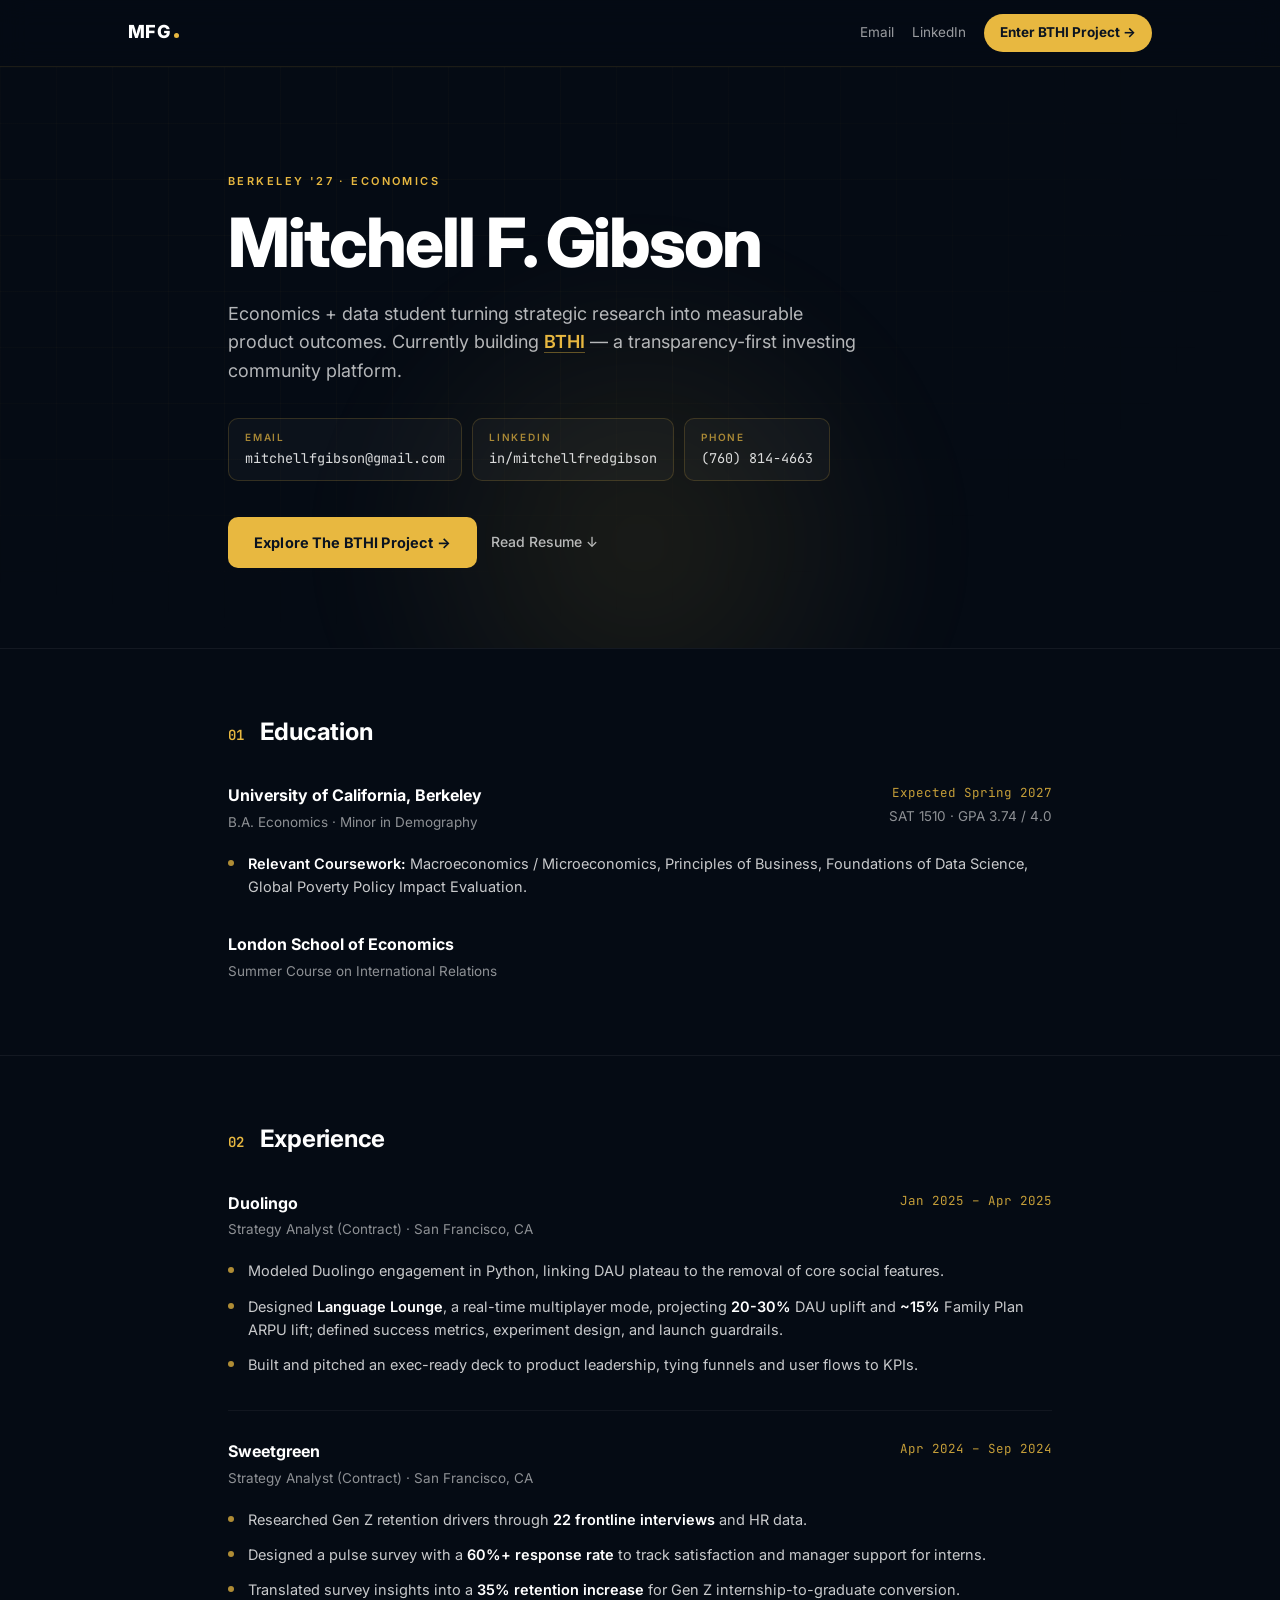
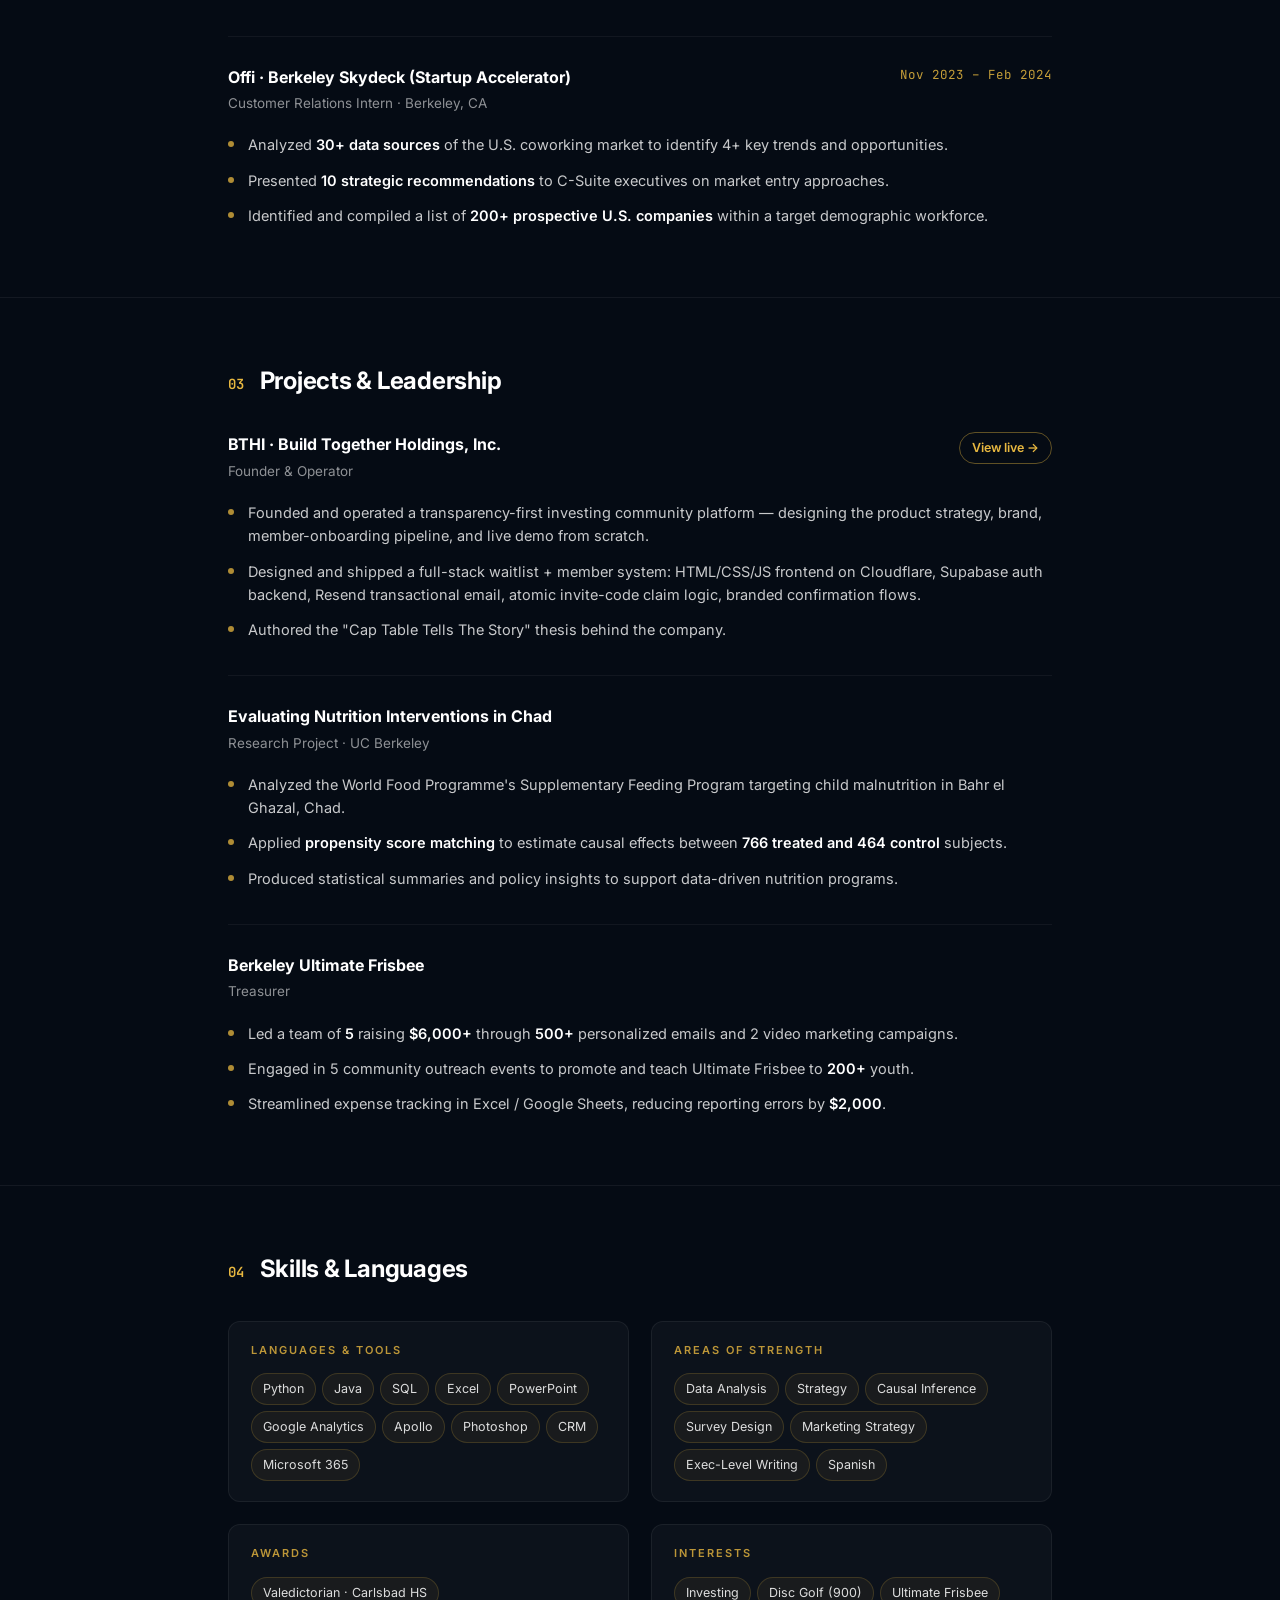
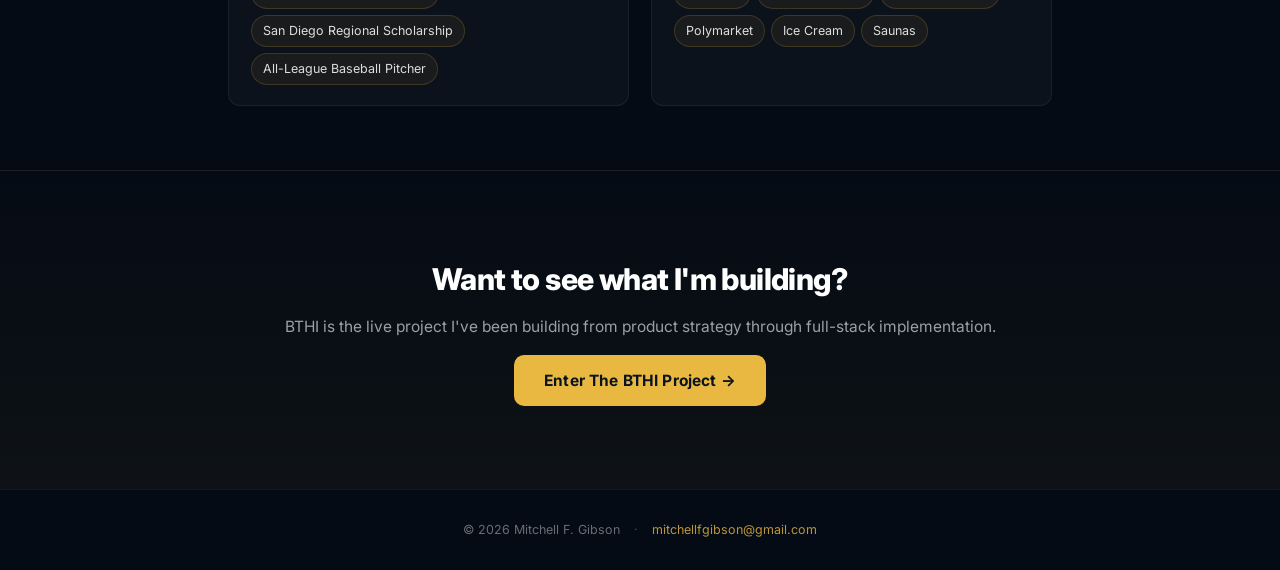
==== commit 2a5eec40: "Make resume the entrance; move BTHI to /bthi.html mitchellfgibson.us now lands on a personal resume " ====
--- a/index.html
+++ b/index.html
@@ -6,727 +6,258 @@
   <meta http-equiv="cache-control" content="no-cache, no-store, must-revalidate">
   <meta http-equiv="pragma" content="no-cache">
   <meta http-equiv="expires" content="0">
-  <title>BTHI — Build Together Holdings, Inc.</title>
-  <meta name="description" content="The Future of Finance Is Community Driven. BTHI is building a transparency-first investing ecosystem around alignment, education, and ownership intelligence.">
-  <meta property="og:title" content="BTHI — Build Together Holdings, Inc.">
-  <meta property="og:description" content="The Future of Finance Is Community Driven. The Cap Table Tells The Story.">
-  <meta property="og:type" content="website">
+  <title>Mitchell F. Gibson</title>
+  <meta name="description" content="Mitchell F. Gibson — Berkeley '27, Economics. Strategy analyst, founder of BTHI.">
   <link rel="icon" type="image/svg+xml" href="favicon.svg">
   <link rel="preconnect" href="https://fonts.googleapis.com">
   <link rel="preconnect" href="https://fonts.gstatic.com" crossorigin>
-  <link href="https://fonts.googleapis.com/css2?family=Inter:wght@300;400;500;600;700;800;900&display=swap" rel="stylesheet">
-  <link rel="stylesheet" href="css/styles.css?v=5">
+  <link href="https://fonts.googleapis.com/css2?family=Inter:wght@300;400;500;600;700;800;900&family=JetBrains+Mono:wght@400;500;600&display=swap" rel="stylesheet">
+  <link rel="stylesheet" href="css/styles.css?v=10">
 </head>
-<body>
-
-  <!-- ============================================================
-       NAVIGATION
-  ============================================================ -->
-  <nav class="nav" id="nav">
-    <div class="nav-inner">
-      <a href="#home" class="nav-logo">BTHI<span class="logo-dot"></span></a>
-      <div class="nav-links">
-        <a href="#founder">Founder</a>
-        <a href="#ctable">Ctable</a>
-        <a href="#community">Community</a>
-        <a href="vision.html">Vision</a>
-        <button type="button" class="nav-account" data-account-open>Account</button>
-        <a href="invite.html" class="nav-invite">Enter Code</a>
-      </div>
-      <button class="nav-hamburger" id="hamburger" aria-label="Open menu" aria-expanded="false">
-        <span></span><span></span><span></span>
-      </button>
-    </div>
-    <div class="nav-mobile" id="navMobile" aria-hidden="true">
-      <a href="#founder">Founder Story</a>
-      <a href="#ctable">Ctable</a>
-      <a href="#community">Community</a>
-      <a href="vision.html">Vision</a>
-      <button type="button" class="nav-mobile-account" data-account-open>Account</button>
-      <a href="invite.html" class="nav-mobile-account">Enter Invitation Code</a>
+<body class="page-resume">
+
+  <!-- NAV -->
+  <nav class="resume-nav">
+    <div class="resume-nav-inner">
+      <a href="#top" class="resume-logo">MFG<span class="logo-dot"></span></a>
+      <div class="resume-nav-actions">
+        <a href="mailto:mitchellfgibson@gmail.com" class="resume-nav-link">Email</a>
+        <a href="https://linkedin.com/in/mitchellfredgibson" target="_blank" rel="noopener" class="resume-nav-link">LinkedIn</a>
+        <a href="bthi.html" class="resume-nav-cta">Enter BTHI Project →</a>
+      </div>
     </div>
   </nav>
 
-  <!-- ============================================================
-       ACCOUNT MODAL — sign in / sign up
-  ============================================================ -->
-  <div class="account-modal" id="accountModal" aria-hidden="true" role="dialog" aria-labelledby="accountTitle">
-    <div class="account-backdrop" data-account-close></div>
-    <div class="account-card" role="document">
-      <button type="button" class="account-close" data-account-close aria-label="Close">&times;</button>
-
-      <div class="account-brand">
-        <span class="account-logo">BTHI<span class="logo-dot"></span></span>
-        <p class="account-sub">Member Access</p>
-      </div>
-
-      <!-- SIGN IN -->
-      <form class="account-form is-active" id="signInForm" data-account-panel="signin" autocomplete="on" novalidate>
-        <h3 id="accountTitle" class="account-title">Welcome back.</h3>
-        <p class="account-lead">Sign in to access your member dashboard.</p>
-
-        <label class="account-field">
-          <span>Email</span>
-          <input type="email" name="email" required autocomplete="email" placeholder="you@email.com">
-        </label>
-        <label class="account-field">
-          <span>Password</span>
-          <input type="password" name="password" required autocomplete="current-password" placeholder="••••••••" minlength="8">
-        </label>
-
-        <button type="submit" class="account-submit">Sign In</button>
-        <p class="account-alt">
-          New to BTHI?
-          <a href="invite.html" class="account-link-a">Enter your invitation →</a>
-        </p>
-      </form>
-
-      <!-- SIGN UP -->
-      <form class="account-form" id="signUpForm" data-account-panel="signup" autocomplete="on" novalidate>
-        <h3 class="account-title">Join BTHI.</h3>
-        <p class="account-lead">Account creation is by invitation. Your code unlocks your seat.</p>
-
-        <div class="account-code-badge" id="accountCodeBadge">
-          <span class="account-code-label">Invitation Code</span>
-          <span class="account-code-value" id="accountCodeValue">—</span>
-        </div>
-
-        <label class="account-field">
-          <span>Email</span>
-          <input type="email" name="email" required autocomplete="email" placeholder="you@email.com">
-        </label>
-        <label class="account-field">
-          <span>Password</span>
-          <input type="password" name="password" required autocomplete="new-password" placeholder="At least 8 characters" minlength="8">
-        </label>
-        <label class="account-field">
-          <span>Confirm Password</span>
-          <input type="password" name="confirmPassword" required autocomplete="new-password" placeholder="Re-enter password" minlength="8">
-        </label>
-
-        <button type="submit" class="account-submit">Create Account</button>
-        <p class="account-alt">
-          Already a member?
-          <button type="button" class="account-link" data-account-tab="signin">Sign in</button>
-        </p>
-        <p class="account-alt account-need-code">
-          Don't have a code? <a href="invite.html">Enter your invitation →</a>
-        </p>
-      </form>
-
-      <p class="account-legal">
-        By continuing you agree to BTHI's terms and privacy policy.
+  <!-- HERO -->
+  <section class="resume-hero" id="top">
+    <div class="resume-hero-bg-grid"></div>
+    <div class="resume-hero-glow"></div>
+    <div class="resume-container">
+      <span class="resume-eyebrow">Berkeley '27 · Economics</span>
+      <h1 class="resume-name">Mitchell F. Gibson</h1>
+      <p class="resume-tagline">
+        Economics + data student turning strategic research into measurable product outcomes.
+        Currently building <a href="bthi.html" class="gold-link">BTHI</a> — a transparency-first investing community platform.
       </p>
-    </div>
-  </div>
-
-  <!-- ============================================================
-       HERO
-  ============================================================ -->
-  <section class="hero" id="home">
-    <div class="hero-grid-bg"></div>
-    <div class="hero-glow"></div>
-    <div class="container hero-container">
-      <div class="hero-eyebrow">
-        <span>BTHI Media</span>
-        <span class="eyebrow-dot">·</span>
-        <span>BTHI Advisory &amp; IR</span>
-        <span class="eyebrow-dot">·</span>
-        <span>Ctable</span>
-      </div>
-
-      <h1 class="hero-title">
-        The Future of Finance<br>
-        <em class="gold">Is Community Driven.</em>
-      </h1>
-
-      <p class="hero-sub">
-        We're building a transparency-first investing ecosystem — focused on alignment,
-        education, ownership intelligence, and long-term value creation.
-        Not another platform. The ecosystem we wish existed.
-      </p>
-
-      <div class="hero-ctas">
-        <a href="#join" class="btn btn-primary">Join The Founding Community</a>
-        <a href="#founder" class="btn btn-ghost">
-          Read The Vision →
+
+      <div class="resume-contacts">
+        <a href="mailto:mitchellfgibson@gmail.com" class="resume-contact">
+          <span class="rc-label">email</span>
+          <span class="rc-value">mitchellfgibson@gmail.com</span>
         </a>
-      </div>
-
-      <!-- Hero image -->
-      <div class="hero-video-wrap" id="heroVideo">
-        <div class="hero-img-wrap">
-          <img
-            src="https://images.unsplash.com/photo-1611974789855-9c2a0a7236a3?w=1280&h=720&fit=crop&q=80"
-            alt="Financial community and transparency"
-            class="hero-stock-img"
-            loading="eager"
-          />
-          <div class="hero-img-overlay">
-            <span class="video-badge">Founder Video Coming Soon</span>
-          </div>
-        </div>
-      </div>
-
-      <div class="hero-tagline">
-        <span class="tagline-quote">"</span>The Cap Table Tells The Story.<span class="tagline-quote">"</span>
-      </div>
-    </div>
-  </section>
-
-  <!-- ============================================================
-       STATS BAR
-  ============================================================ -->
-  <div class="stats-bar">
-    <div class="container stats-inner">
-      <div class="stat-item">
-        <span class="stat-num">1,000</span>
-        <span class="stat-label">Founding Spots</span>
-      </div>
-      <div class="stat-divider"></div>
-      <div class="stat-item">
-        <span class="stat-num">$1,000</span>
-        <span class="stat-label">Max Per Member</span>
-      </div>
-      <div class="stat-divider"></div>
-      <div class="stat-item">
-        <span class="stat-num">3</span>
-        <span class="stat-label">Interconnected Businesses</span>
-      </div>
-      <div class="stat-divider"></div>
-      <div class="stat-item">
-        <span class="stat-num">20+</span>
-        <span class="stat-label">Years Finance Experience</span>
-      </div>
-    </div>
-  </div>
-
-  <!-- ============================================================
-       PROBLEM SECTION
-  ============================================================ -->
-  <section class="section section-light" id="problem">
-    <div class="container">
-      <div class="section-eyebrow">The Problem</div>
-      <h2 class="section-title">The System Was Never Built<br>For Retail Investors.</h2>
-      <p class="section-sub">
-        After 20+ years in finance and a front-row seat to the crowdfunding era, the same pattern
-        keeps repeating. Retail investors enter last, know the least, and bear the most risk.
-        That's not bad luck — it's how the system was designed.
-      </p>
-
-      <div class="card-grid grid-2">
-        <div class="problem-card reveal">
-          <div class="card-num">01</div>
-          <h3>Retail Always Enters Last</h3>
-          <p>Institutions and insiders get positioned first — at better prices, on better terms, with information retail investors never see. By the time a deal reaches the crowd, the best economics are already gone.</p>
-        </div>
-        <div class="problem-card reveal">
-          <div class="card-num">02</div>
-          <h3>Transparency Is Almost Nonexistent</h3>
-          <p>Most investors never see the cap table. They don't know who controls the company, who gets paid first in a liquidation, or what the lockup structure looks like. That's not an accident.</p>
-        </div>
-        <div class="problem-card reveal">
-          <div class="card-num">03</div>
-          <h3>Incentives Are Fundamentally Misaligned</h3>
-          <p>When the people recommending deals profit whether you do or not, you have a structural problem. Advisor stock, preferred structures, paid newsletter "gurus" — alignment isn't a nice-to-have. It's the whole game.</p>
-        </div>
-        <div class="problem-card reveal">
-          <div class="card-num">04</div>
-          <h3>Nobody Keeps Score</h3>
-          <p>How many deals pitched to retail investors actually returned capital? Nobody tracks it. Nobody publishes it. We will. Accountability requires a scoreboard — and we're building one.</p>
-        </div>
-      </div>
-
-      <div class="callout-strip">
-        <span class="callout-text">"Access alone doesn't fix investing. Alignment does."</span>
-      </div>
-    </div>
-  </section>
-
-  <!-- ============================================================
-       FOUNDER SECTION
-  ============================================================ -->
-  <section class="section section-light" id="founder">
-    <div class="container container-narrow">
-      <div class="section-eyebrow">Founder Story</div>
-      <h2 class="section-title">Why I'm Building This.</h2>
-
-      <div class="founder-layout">
-        <div class="founder-video-col reveal">
-          <div class="founder-img-wrap">
-            <img
-              src="images/ryan.webp"
-              alt="Ryan Neely, Founder & CEO of BTHI"
-              class="founder-stock-img"
-              loading="lazy"
-            />
-            <div class="founder-img-caption">
-              <span class="fvc-name">Ryan Neely</span>
-              <span class="fvc-title">Founder &amp; CEO, BTHI</span>
-            </div>
-          </div>
-        </div>
-
-        <div class="founder-text-col reveal">
-          <p>I've been in finance since 2001. I've seen how deals get structured, who gets positioned first, and what retail investors are told — versus what they're not told.</p>
-          <p>When Reg CF and Reg A+ opened crowdfunding to everyday investors, I was genuinely excited. Finally, a path to give retail investors real access to early-stage company building — the kind of access that used to be reserved for the wealthy and well-connected.</p>
-          <p>Then I watched what actually happened. The same problems followed. Misaligned incentives. Hidden economics. Platforms optimizing for deal flow, not investor outcomes. Financial "gurus" getting paid to promote the very stocks they're recommending. Retail investors still last in line — just with a new wrapper around it.</p>
-          <p>BTHI is my attempt to build something different. Not another platform that talks about transparency while doing the opposite. An actual system built around it — with real community, real accountability, and real alignment.</p>
-          <p class="founder-close">I'm not promising to fix finance. But I'm committed to building something more honest, and building it with the people who believe the same thing I do.</p>
-          <div class="founder-sig">— Ryan Neely, Founder &amp; CEO</div>
-        </div>
-      </div>
-    </div>
-  </section>
-
-  <!-- ============================================================
-       ECOSYSTEM SECTION
-  ============================================================ -->
-  <section class="section section-dark" id="ecosystem">
-    <div class="container">
-      <div class="section-eyebrow light">The Ecosystem</div>
-      <h2 class="section-title light">Three Parts.<br>One Mission.</h2>
-      <p class="section-sub light">
-        BTHI is a holding company built around three interconnected businesses.
-        Each one strengthens the others. Together, they form a transparency infrastructure
-        retail investors have never had access to before.
-      </p>
-
-      <div class="eco-grid">
-        <div class="eco-card reveal" id="media">
-          <div class="eco-tag">BTHI Media</div>
-          <h3>Education. Transparency. Accountability.</h3>
-          <p>
-            Financial content that tells the full story — including the parts most platforms
-            would rather leave out. Deal breakdowns, founder interviews, cap table education,
-            and ongoing outcome reporting. Built around CrowdfundingSucks.com and expanding.
-          </p>
-          <ul class="eco-list">
-            <li>Cap table education &amp; investor literacy</li>
-            <li>Deal analysis &amp; breakdown content</li>
-            <li>Outcome tracking — published publicly</li>
-            <li>Founder interviews &amp; company spotlights</li>
-          </ul>
-        </div>
-
-        <div class="eco-card eco-card-center reveal" id="ctable-eco">
-          <div class="eco-tag eco-tag-gold">Ctable</div>
-          <h3>Community. Intelligence. Ownership Visibility.</h3>
-          <p>
-            The platform. The community. The transparency layer.
-            Where investors understand deal structure, analyze cap tables,
-            rate alignment, and hold issuers accountable — together.
-          </p>
-          <ul class="eco-list">
-            <li>Cap table analysis &amp; visualization</li>
-            <li>Community diligence &amp; ratings</li>
-            <li>AI-assisted deal analysis</li>
-            <li>Transparency scoring &amp; accountability</li>
-          </ul>
-          <a href="#ctable" class="eco-link">Explore Ctable →</a>
-        </div>
-
-        <div class="eco-card reveal" id="advisory">
-          <div class="eco-tag">BTHI Advisory &amp; IR</div>
-          <h3>Deal Flow. Advisory. Relationships.</h3>
-          <p>
-            Advisory and investor relations infrastructure for issuers who want to build with
-            a community that values transparency. Deal sourcing, Reg CF / Reg A+ experience,
-            and strategic investor relations for aligned companies.
-          </p>
-          <ul class="eco-list">
-            <li>Issuer advisory &amp; deal structuring</li>
-            <li>Reg CF / Reg A+ expertise</li>
-            <li>Investor relations infrastructure</li>
-            <li>Strategic partnerships &amp; introductions</li>
-          </ul>
-        </div>
-      </div>
-
-    </div>
-  </section>
-
-  <!-- ============================================================
-       CTABLE SECTION
-  ============================================================ -->
-  <section class="section section-light" id="ctable">
-    <div class="container">
-      <div class="section-eyebrow">Ctable</div>
-      <h2 class="section-title">The Cap Table Tells The Story.</h2>
-      <p class="section-sub">
-        Ctable is being built to give investors what they've never had before —
-        real visibility into the ownership structure, economics, and alignment of
-        the deals they're being asked to participate in.
-      </p>
-
-      <div class="ctable-layout">
-        <div class="ctable-left reveal">
-          <h3>What Most Investors Never See</h3>
-          <ul class="feature-list">
-            <li><span class="check-mark">✓</span> Who actually owns the company — and at what price</li>
-            <li><span class="check-mark">✓</span> Preferred share structures and liquidation order</li>
-            <li><span class="check-mark">✓</span> Insider economics vs. what retail investors pay</li>
-            <li><span class="check-mark">✓</span> Advisor compensation, stock grants, and vesting</li>
-            <li><span class="check-mark">✓</span> Lockup terms — who can sell, and when</li>
-            <li><span class="check-mark">✓</span> Future dilution overhang from option pools or convertibles</li>
-            <li><span class="check-mark">✓</span> Who controls the company if things go wrong</li>
-            <li><span class="check-mark">✓</span> Reporting commitments after the raise closes</li>
-            <li><span class="check-mark">✓</span> Community access — real Q&amp;A, not PR responses</li>
-            <li><span class="check-mark">✓</span> Outcome tracking — win or lose, what actually happened</li>
-          </ul>
-        </div>
-
-        <div class="ctable-right reveal">
-          <div class="platform-preview">
-            <div class="platform-header">
-              <span class="platform-wordmark">Ctable</span>
-              <span class="platform-badge">Transparency Intelligence</span>
-            </div>
-            <div class="platform-body">
-              <div class="platform-feature">
-                <div class="pf-icon"><svg viewBox="0 0 24 24" fill="none" stroke="currentColor" stroke-width="1.6" stroke-linecap="round" stroke-linejoin="round"><rect x="3" y="4" width="18" height="16" rx="1.5"/><line x1="3" y1="9" x2="21" y2="9"/><line x1="9.5" y1="9" x2="9.5" y2="20"/></svg></div>
-                <div class="pf-text">
-                  <strong>Cap Table Analysis</strong>
-                  <p>Visualize ownership structure, dilution scenarios, and insider positions in plain English.</p>
-                </div>
-              </div>
-              <div class="platform-feature">
-                <div class="pf-icon"><svg viewBox="0 0 24 24" fill="none" stroke="currentColor" stroke-width="1.6" stroke-linecap="round" stroke-linejoin="round"><path d="M2 12s3.5-7 10-7 10 7 10 7-3.5 7-10 7-10-7-10-7z"/><circle cx="12" cy="12" r="2.6"/></svg></div>
-                <div class="pf-text">
-                  <strong>Transparency Scoring</strong>
-                  <p>Community-driven ratings on deal alignment, reporting quality, lockup structure, and incentives.</p>
-                </div>
-              </div>
-              <div class="platform-feature">
-                <div class="pf-icon"><svg viewBox="0 0 24 24" fill="none" stroke="currentColor" stroke-width="1.6" stroke-linecap="round" stroke-linejoin="round"><circle cx="9" cy="8" r="3"/><path d="M3.5 19a5.5 5.5 0 0 1 11 0"/><path d="M16 6.5a3 3 0 0 1 0 5.8"/><path d="M18.5 19a5.5 5.5 0 0 0-3.2-5"/></svg></div>
-                <div class="pf-text">
-                  <strong>Community Diligence</strong>
-                  <p>AI-assisted plus human intelligence. Collective research that makes every member smarter.</p>
-                </div>
-              </div>
-              <div class="platform-feature">
-                <div class="pf-icon"><svg viewBox="0 0 24 24" fill="none" stroke="currentColor" stroke-width="1.6" stroke-linecap="round" stroke-linejoin="round"><polyline points="3 17 9 11 13 15 21 7"/><polyline points="15 7 21 7 21 13"/></svg></div>
-                <div class="pf-text">
-                  <strong>Outcome Scoreboard</strong>
-                  <p>We publicly track how deals perform. Win or lose — the scoreboard gets published. Always.</p>
-                </div>
-              </div>
-            </div>
-            <div class="platform-footer-note">
-              Platform in development. Join the founding community to help shape it.
-            </div>
-          </div>
-        </div>
-      </div>
-    </div>
-  </section>
-
-  <!-- ============================================================
-       CAP TABLE EDUCATION SECTION
-  ============================================================ -->
-  <section class="section section-navy" id="education">
-    <div class="container">
-      <div class="section-eyebrow light">Why This Matters</div>
-      <h2 class="section-title light">The Questions Most Investors<br>Never Knew to Ask.</h2>
-      <p class="section-sub light">
-        90%+ of retail investors have never seen a cap table. That's not their fault —
-        nobody taught them, because nobody benefited from them knowing.
-        We think that needs to change.
-      </p>
-
-      <div class="questions-grid reveal">
-        <div class="question-card">
-          <span class="q-label">01</span>
-          <h3>"The Hidden Story Behind Every Raise"</h3>
-          <p>Every fundraise has economics investors don't see. Who got warrants? Who negotiated a better valuation last month? What does the cap table look like the moment this round closes?</p>
-        </div>
-        <div class="question-card">
-          <span class="q-label">02</span>
-          <h3>"Who Really Owns This Company?"</h3>
-          <p>Founders talk about vision. But who controls the votes? Who has liquidation preference? Who gets paid before you do if the company sells for less than expected? The cap table answers all of it.</p>
-        </div>
-        <div class="question-card">
-          <span class="q-label">03</span>
-          <h3>"What Happens When the Stock Finally Trades?"</h3>
-          <p>Lockup periods expire. Insiders can sell. The consultant who got 5% for "strategic advice" can dump shares the day the lock expires. Are you positioned to understand this before it happens to you?</p>
-        </div>
-        <div class="question-card">
-          <span class="q-label">04</span>
-          <h3>"Who Gets Paid When the Guru Recommends It?"</h3>
-          <p>Financial publishers, newsletter writers, and social media personalities are often compensated to promote securities. It's legal — if disclosed. But most investors never find the disclosure. We think that should change.</p>
-        </div>
-        <div class="question-card">
-          <span class="q-label">05</span>
-          <h3>"How Much Will Your Stake Get Diluted?"</h3>
-          <p>If a company raises future rounds — which most do — existing shareholders get diluted. How much? At what terms? Who has anti-dilution protection? Retail investors rarely ask. The cap table tells you everything.</p>
-        </div>
-        <div class="question-card">
-          <span class="q-label">06</span>
-          <h3>"What Are You Actually Agreeing To?"</h3>
-          <p>SAFEs. Convertible notes. Revenue share. Preferred equity. Reg CF. Reg A+. Every structure has different implications for retail investors. Ctable is being built so investors understand — before they sign.</p>
-        </div>
-      </div>
-
-      <div class="dark-callout">
-        <h3>"If you don't understand the cap table,<br>you don't understand the deal."</h3>
-      </div>
-    </div>
-  </section>
-
-  <!-- ============================================================
-       COMMUNITY SECTION
-  ============================================================ -->
-  <section class="section section-dark" id="community">
-    <div class="container">
-      <div class="section-eyebrow light">The Community</div>
-      <h2 class="section-title light">Founding Members.<br>Not Users. Builders.</h2>
-      <p class="section-sub light">
-        We are intentionally preventing concentration at the founder stage.
-        An equalized structure that puts community-first ownership into practice
-        from day one — and a community that genuinely helps shape what gets built.
-      </p>
-
-      <div class="card-grid grid-3 community-grid">
-        <div class="community-card reveal">
-          <div class="comm-icon"><svg viewBox="0 0 24 24" fill="none" stroke="currentColor" stroke-width="1.6" stroke-linecap="round" stroke-linejoin="round"><rect x="3" y="5" width="18" height="16" rx="1.5"/><line x1="3" y1="9" x2="21" y2="9"/><line x1="8" y1="3" x2="8" y2="7"/><line x1="16" y1="3" x2="16" y2="7"/></svg></div>
-          <h3>Investor Dinners &amp; Events</h3>
-          <p>Real gatherings. Real conversations. The kind of access and relationships most retail investors never get the chance to have.</p>
-        </div>
-        <div class="community-card reveal">
-          <div class="comm-icon"><svg viewBox="0 0 24 24" fill="none" stroke="currentColor" stroke-width="1.6" stroke-linecap="round" stroke-linejoin="round"><circle cx="12" cy="12" r="2"/><path d="M16.2 7.8a6 6 0 0 1 0 8.4"/><path d="M7.8 16.2a6 6 0 0 1 0-8.4"/><path d="M19.1 4.9a10 10 0 0 1 0 14.2"/><path d="M4.9 19.1a10 10 0 0 1 0-14.2"/></svg></div>
-          <h3>Live Pitches &amp; Deal Access</h3>
-          <p>Founders presenting directly to the community. Real Q&amp;A. No PR polish. Honest answers to hard questions.</p>
-        </div>
-        <div class="community-card reveal">
-          <div class="comm-icon"><svg viewBox="0 0 24 24" fill="none" stroke="currentColor" stroke-width="1.6" stroke-linecap="round" stroke-linejoin="round"><circle cx="11" cy="11" r="6"/><line x1="20" y1="20" x2="15.6" y2="15.6"/></svg></div>
-          <h3>Community Diligence</h3>
-          <p>Collective intelligence in action. Members share research, flag red flags, ask hard questions, and build knowledge together.</p>
-        </div>
-        <div class="community-card reveal">
-          <div class="comm-icon"><svg viewBox="0 0 24 24" fill="none" stroke="currentColor" stroke-width="1.6" stroke-linecap="round" stroke-linejoin="round"><path d="M12 6.5C10.5 5 7.5 5 4 5v13c3.5 0 6.5 0 8 1.5 1.5-1.5 4.5-1.5 8-1.5V5c-3.5 0-6.5 0-8 1.5z"/><line x1="12" y1="6.5" x2="12" y2="19.5"/></svg></div>
-          <h3>Real Financial Education</h3>
-          <p>Cap tables. Deal structures. Reg CF. Reg A+. Preferred equity. Explained in plain English — no gatekeeping, no upsells.</p>
-        </div>
-        <div class="community-card reveal">
-          <div class="comm-icon"><svg viewBox="0 0 24 24" fill="none" stroke="currentColor" stroke-width="1.6" stroke-linecap="round" stroke-linejoin="round"><circle cx="6" cy="12" r="2.5"/><circle cx="18" cy="6" r="2.5"/><circle cx="18" cy="18" r="2.5"/><line x1="8.2" y1="10.9" x2="15.8" y2="7.1"/><line x1="8.2" y1="13.1" x2="15.8" y2="16.9"/></svg></div>
-          <h3>Retreats &amp; Networking</h3>
-          <p>Building relationships beyond the screen. A community people genuinely want to be part of — not just another Discord server.</p>
-        </div>
-        <div class="community-card reveal">
-          <div class="comm-icon"><svg viewBox="0 0 24 24" fill="none" stroke="currentColor" stroke-width="1.6" stroke-linecap="round" stroke-linejoin="round"><polygon points="12 3 21 8 12 13 3 8 12 3"/><polyline points="3 13 12 18 21 13"/></svg></div>
-          <h3>Shape What Gets Built</h3>
-          <p>Founding members help define Ctable. Your feedback, your priorities, your platform. Built with the community — not at them.</p>
-        </div>
-      </div>
-
-      <!-- Founder Round Box -->
-      <div class="founder-round-box reveal">
-        <div class="fr-eyebrow">Founder Round</div>
-        <div class="fr-stats">
-          <div class="fr-stat">
-            <span class="fr-num">1,000</span>
-            <span class="fr-desc">Founding Members</span>
-          </div>
-          <div class="fr-rule"></div>
-          <div class="fr-stat">
-            <span class="fr-num">$1,000</span>
-            <span class="fr-desc">Max Per Member</span>
-          </div>
-          <div class="fr-rule"></div>
-          <div class="fr-stat">
-            <span class="fr-num">Equal</span>
-            <span class="fr-desc">For Everyone</span>
-          </div>
-        </div>
-        <a href="#join" class="btn btn-primary">Become A Founding Member</a>
-      </div>
-    </div>
-  </section>
-
-  <!-- ============================================================
-       PROOF OF CONCEPT
-  ============================================================ -->
-  <section class="section section-light" id="proof">
-    <div class="container container-narrow">
-      <div class="section-eyebrow">Proof of Concept</div>
-      <h2 class="section-title">We've Seen What Alignment<br>Can Actually Look Like.</h2>
-      <p class="section-sub">
-        Through our work with Vertical Data (VDTA), we helped structure a deal where
-        all participants — consultants, advisors, and insiders — were locked up alongside
-        retail investors. No cheap exits. Everyone aligned to the long-term outcome.
-      </p>
-
-      <div class="poc-grid reveal">
-        <div class="poc-item"><span class="poc-check">✓</span> Structured lockups for all participants — including advisors</div>
-        <div class="poc-item"><span class="poc-check">✓</span> Aligned incentives across the entire cap table</div>
-        <div class="poc-item"><span class="poc-check">✓</span> No preferential early exits for consultants or insiders</div>
-        <div class="poc-item"><span class="poc-check">✓</span> Long-term focus prioritized over short-term flips</div>
-        <div class="poc-item"><span class="poc-check">✓</span> Same valuation dynamics for all participants</div>
-        <div class="poc-item"><span class="poc-check">✓</span> Retail investors treated with the same terms as insiders</div>
-      </div>
-
-    </div>
-  </section>
-
-  <!-- ============================================================
-       ROADMAP
-  ============================================================ -->
-  <section class="section section-navy" id="roadmap">
-    <div class="container container-narrow">
-      <div class="section-eyebrow light">Roadmap</div>
-      <h2 class="section-title light">The Path Forward.</h2>
-      <p class="section-sub light">
-        We're building this in stages — intentionally, and with the community.
-        Here's where we are, and where we're going.
-      </p>
-
-      <div class="timeline reveal">
-        <div class="tl-item tl-active">
-          <div class="tl-dot"></div>
-          <div class="tl-body">
-            <div class="tl-tag">Now — Active</div>
-            <h3>Founder Round</h3>
-            <p>Community-first, equalized ownership structure (see details above). Building the foundation and shaping the platform together with the first members from day one.</p>
-          </div>
-        </div>
-        <div class="tl-item">
-          <div class="tl-dot"></div>
-          <div class="tl-body">
-            <div class="tl-tag">Next</div>
-            <h3>Friends &amp; Family Round</h3>
-            <p>Raise up to $4M from a broader base of aligned investors. Build out the Ctable platform, expand the media operation, grow the team, and scale the community nationally.</p>
-          </div>
-        </div>
-        <div class="tl-item">
-          <div class="tl-dot"></div>
-          <div class="tl-body">
-            <div class="tl-tag">Growth Phase</div>
-            <h3>Reg A+ Expansion</h3>
-            <p>Open the ecosystem to a much broader investor base. Expand Ctable's reach, deepen the transparency infrastructure, and establish BTHI as the standard for retail-first investing ecosystems.</p>
-          </div>
-        </div>
-        <div class="tl-item">
-          <div class="tl-dot"></div>
-          <div class="tl-body">
-            <div class="tl-tag">Long-Term Vision</div>
-            <h3>Community-Driven Public Financial Ecosystem</h3>
-            <p>
-              We believe there is a legitimate path to building a $100M+ ecosystem if executed correctly.
-              Not a guaranteed outcome — but a real, achievable vision for what investor communities
-              can become when they're built around alignment, not just access.
-            </p>
-          </div>
-        </div>
-      </div>
-    </div>
-  </section>
-
-
-
-<!-- ============================================================
-       FINAL CTA / JOIN
-  ============================================================ -->
-  <section class="section section-cta" id="join">
-    <div class="container container-narrow text-center">
-      <div class="section-eyebrow light">Join Early</div>
-      <h2 class="cta-title">
-        We're Not Building Another<br>Finance Platform.
-      </h2>
-      <p class="cta-sub">
-        We're trying to build the investing ecosystem we wish existed —
-        and we're building it with the founding community.
-        This is your chance to be in the room where it starts.
-      </p>
-
-      <div class="join-card reveal">
-        <h3>Join The Founding Community</h3>
-        <p class="join-sub">Tell us a bit about yourself. We'll be in touch directly — no automated funnels, no spam.</p>
-        <form class="join-form" id="joinForm" novalidate>
-          <div class="form-row-2">
-            <div class="form-group">
-              <label for="firstName">First Name</label>
-              <input type="text" id="firstName" name="firstName" placeholder="Ryan" required>
-            </div>
-            <div class="form-group">
-              <label for="lastName">Last Name</label>
-              <input type="text" id="lastName" name="lastName" placeholder="Neely" required>
-            </div>
-          </div>
-          <div class="form-group">
-            <label for="email">Email Address</label>
-            <input type="email" id="email" name="email" placeholder="you@example.com" required>
-          </div>
-          <div class="form-group">
-            <label for="investorType">Investor Type</label>
-            <select id="investorType" name="investorType">
-              <option value="" disabled selected>Select your situation</option>
-              <option value="accredited">Accredited Investor</option>
-              <option value="non-accredited">Non-Accredited / Retail Investor</option>
-              <option value="advisor">Advisor / Financial Professional</option>
-              <option value="issuer">Issuer / Founder</option>
-              <option value="other">Other</option>
-            </select>
-          </div>
-          <div class="form-group">
-            <label for="city">City <span class="optional">(optional)</span></label>
-            <input type="text" id="city" name="city" placeholder="San Francisco, CA">
-          </div>
-          <button type="submit" class="btn btn-primary btn-full" id="submitBtn">
-            Join The Founding Community →
-          </button>
-        </form>
-        <p class="form-note">
-          No spam. No hard sell. This is the beginning of something built with the community —
-          not at them. This is not an offer to sell securities.
-        </p>
-      </div>
-    </div>
-  </section>
-
-  <!-- ============================================================
-       FOOTER
-  ============================================================ -->
-  <footer class="footer" id="footer">
-    <div class="container">
-      <div class="footer-top">
-        <div class="footer-brand">
-          <span class="footer-logo">BTHI<span class="logo-dot"></span></span>
-          <p>Build Together Holdings, Inc.</p>
-          <p class="footer-tagline">"The Cap Table Tells The Story."</p>
-        </div>
-        <div class="footer-cols">
-          <div class="footer-col">
-            <span class="footer-col-title">Company</span>
-            <a href="#founder">Founder</a>
-            <a href="#ctable">Ctable</a>
-            <a href="#community">Community</a>
-            <a href="vision.html">Vision</a>
-          </div>
-          <div class="footer-col">
-            <span class="footer-col-title">Access</span>
-            <a href="invite.html">Enter Invitation Code</a>
-            <a href="#" data-account-open>Sign In</a>
-          </div>
-          <div class="footer-col">
-            <span class="footer-col-title">Platforms</span>
-            <a href="#">BTHI.com</a>
-            <a href="#">Ctable.io</a>
-            <a href="#">CrowdfundingSucks.com</a>
-          </div>
-        </div>
-      </div>
-      <div class="footer-bottom">
-        <p>© 2025 Build Together Holdings, Inc. All rights reserved.</p>
-        <p class="footer-legal">
-          This website is for informational purposes only and does not constitute an offer to sell
-          or a solicitation of an offer to buy any security. Any investment offering will be made only
-          pursuant to applicable federal and state securities laws and through qualified offering documents.
-          Investing involves risk, including the possible loss of principal.
-        </p>
-      </div>
+        <a href="https://linkedin.com/in/mitchellfredgibson" target="_blank" rel="noopener" class="resume-contact">
+          <span class="rc-label">linkedin</span>
+          <span class="rc-value">in/mitchellfredgibson</span>
+        </a>
+        <a href="tel:+17608144663" class="resume-contact">
+          <span class="rc-label">phone</span>
+          <span class="rc-value">(760) 814-4663</span>
+        </a>
+      </div>
+
+      <div class="resume-hero-ctas">
+        <a href="bthi.html" class="resume-cta-primary">Explore The BTHI Project →</a>
+        <a href="#experience" class="resume-cta-secondary">Read Resume ↓</a>
+      </div>
+    </div>
+  </section>
+
+  <!-- EDUCATION -->
+  <section class="resume-section" id="education">
+    <div class="resume-container">
+      <h2 class="resume-section-title"><span class="rs-num">01</span>Education</h2>
+
+      <div class="resume-row">
+        <div class="resume-row-left">
+          <div class="resume-row-org">University of California, Berkeley</div>
+          <div class="resume-row-meta">B.A. Economics · Minor in Demography</div>
+        </div>
+        <div class="resume-row-right">
+          <div class="resume-row-date">Expected Spring 2027</div>
+          <div class="resume-row-meta">SAT 1510 · GPA 3.74 / 4.0</div>
+        </div>
+      </div>
+      <ul class="resume-bullets">
+        <li><strong>Relevant Coursework:</strong> Macroeconomics / Microeconomics, Principles of Business, Foundations of Data Science, Global Poverty Policy Impact Evaluation.</li>
+      </ul>
+
+      <div class="resume-row resume-row-sub">
+        <div class="resume-row-left">
+          <div class="resume-row-org">London School of Economics</div>
+          <div class="resume-row-meta">Summer Course on International Relations</div>
+        </div>
+      </div>
+    </div>
+  </section>
+
+  <!-- EXPERIENCE -->
+  <section class="resume-section" id="experience">
+    <div class="resume-container">
+      <h2 class="resume-section-title"><span class="rs-num">02</span>Experience</h2>
+
+      <article class="resume-job">
+        <div class="resume-row">
+          <div class="resume-row-left">
+            <div class="resume-row-org">Duolingo</div>
+            <div class="resume-row-meta">Strategy Analyst (Contract) · San Francisco, CA</div>
+          </div>
+          <div class="resume-row-right">
+            <div class="resume-row-date">Jan 2025 – Apr 2025</div>
+          </div>
+        </div>
+        <ul class="resume-bullets">
+          <li>Modeled Duolingo engagement in Python, linking DAU plateau to the removal of core social features.</li>
+          <li>Designed <strong>Language Lounge</strong>, a real-time multiplayer mode, projecting <strong>20-30%</strong> DAU uplift and <strong>~15%</strong> Family Plan ARPU lift; defined success metrics, experiment design, and launch guardrails.</li>
+          <li>Built and pitched an exec-ready deck to product leadership, tying funnels and user flows to KPIs.</li>
+        </ul>
+      </article>
+
+      <article class="resume-job">
+        <div class="resume-row">
+          <div class="resume-row-left">
+            <div class="resume-row-org">Sweetgreen</div>
+            <div class="resume-row-meta">Strategy Analyst (Contract) · San Francisco, CA</div>
+          </div>
+          <div class="resume-row-right">
+            <div class="resume-row-date">Apr 2024 – Sep 2024</div>
+          </div>
+        </div>
+        <ul class="resume-bullets">
+          <li>Researched Gen Z retention drivers through <strong>22 frontline interviews</strong> and HR data.</li>
+          <li>Designed a pulse survey with a <strong>60%+ response rate</strong> to track satisfaction and manager support for interns.</li>
+          <li>Translated survey insights into a <strong>35% retention increase</strong> for Gen Z internship-to-graduate conversion.</li>
+        </ul>
+      </article>
+
+      <article class="resume-job">
+        <div class="resume-row">
+          <div class="resume-row-left">
+            <div class="resume-row-org">Offi · Berkeley Skydeck (Startup Accelerator)</div>
+            <div class="resume-row-meta">Customer Relations Intern · Berkeley, CA</div>
+          </div>
+          <div class="resume-row-right">
+            <div class="resume-row-date">Nov 2023 – Feb 2024</div>
+          </div>
+        </div>
+        <ul class="resume-bullets">
+          <li>Analyzed <strong>30+ data sources</strong> of the U.S. coworking market to identify 4+ key trends and opportunities.</li>
+          <li>Presented <strong>10 strategic recommendations</strong> to C-Suite executives on market entry approaches.</li>
+          <li>Identified and compiled a list of <strong>200+ prospective U.S. companies</strong> within a target demographic workforce.</li>
+        </ul>
+      </article>
+    </div>
+  </section>
+
+  <!-- PROJECTS -->
+  <section class="resume-section" id="projects">
+    <div class="resume-container">
+      <h2 class="resume-section-title"><span class="rs-num">03</span>Projects &amp; Leadership</h2>
+
+      <article class="resume-job">
+        <div class="resume-row">
+          <div class="resume-row-left">
+            <div class="resume-row-org">BTHI · Build Together Holdings, Inc.</div>
+            <div class="resume-row-meta">Founder &amp; Operator</div>
+          </div>
+          <div class="resume-row-right">
+            <a href="bthi.html" class="resume-mini-cta">View live →</a>
+          </div>
+        </div>
+        <ul class="resume-bullets">
+          <li>Founded and operated a transparency-first investing community platform — designing the product strategy, brand, member-onboarding pipeline, and live demo from scratch.</li>
+          <li>Designed and shipped a full-stack waitlist + member system: HTML/CSS/JS frontend on Cloudflare, Supabase auth backend, Resend transactional email, atomic invite-code claim logic, branded confirmation flows.</li>
+          <li>Authored the "Cap Table Tells The Story" thesis behind the company.</li>
+        </ul>
+      </article>
+
+      <article class="resume-job">
+        <div class="resume-row">
+          <div class="resume-row-left">
+            <div class="resume-row-org">Evaluating Nutrition Interventions in Chad</div>
+            <div class="resume-row-meta">Research Project · UC Berkeley</div>
+          </div>
+        </div>
+        <ul class="resume-bullets">
+          <li>Analyzed the World Food Programme's Supplementary Feeding Program targeting child malnutrition in Bahr el Ghazal, Chad.</li>
+          <li>Applied <strong>propensity score matching</strong> to estimate causal effects between <strong>766 treated and 464 control</strong> subjects.</li>
+          <li>Produced statistical summaries and policy insights to support data-driven nutrition programs.</li>
+        </ul>
+      </article>
+
+      <article class="resume-job">
+        <div class="resume-row">
+          <div class="resume-row-left">
+            <div class="resume-row-org">Berkeley Ultimate Frisbee</div>
+            <div class="resume-row-meta">Treasurer</div>
+          </div>
+        </div>
+        <ul class="resume-bullets">
+          <li>Led a team of <strong>5</strong> raising <strong>$6,000+</strong> through <strong>500+</strong> personalized emails and 2 video marketing campaigns.</li>
+          <li>Engaged in 5 community outreach events to promote and teach Ultimate Frisbee to <strong>200+</strong> youth.</li>
+          <li>Streamlined expense tracking in Excel / Google Sheets, reducing reporting errors by <strong>$2,000</strong>.</li>
+        </ul>
+      </article>
+    </div>
+  </section>
+
+  <!-- SKILLS -->
+  <section class="resume-section" id="skills">
+    <div class="resume-container">
+      <h2 class="resume-section-title"><span class="rs-num">04</span>Skills &amp; Languages</h2>
+
+      <div class="resume-skills-grid">
+        <div class="resume-skill-block">
+          <div class="rsb-label">Languages &amp; Tools</div>
+          <div class="rsb-items">
+            <span>Python</span><span>Java</span><span>SQL</span><span>Excel</span>
+            <span>PowerPoint</span><span>Google Analytics</span><span>Apollo</span>
+            <span>Photoshop</span><span>CRM</span><span>Microsoft 365</span>
+          </div>
+        </div>
+        <div class="resume-skill-block">
+          <div class="rsb-label">Areas of Strength</div>
+          <div class="rsb-items">
+            <span>Data Analysis</span><span>Strategy</span><span>Causal Inference</span>
+            <span>Survey Design</span><span>Marketing Strategy</span><span>Exec-Level Writing</span>
+            <span>Spanish</span>
+          </div>
+        </div>
+        <div class="resume-skill-block">
+          <div class="rsb-label">Awards</div>
+          <div class="rsb-items">
+            <span>Valedictorian · Carlsbad HS</span>
+            <span>San Diego Regional Scholarship</span>
+            <span>All-League Baseball Pitcher</span>
+          </div>
+        </div>
+        <div class="resume-skill-block">
+          <div class="rsb-label">Interests</div>
+          <div class="rsb-items">
+            <span>Investing</span><span>Disc Golf (900)</span><span>Ultimate Frisbee</span>
+            <span>Polymarket</span><span>Ice Cream</span><span>Saunas</span>
+          </div>
+        </div>
+      </div>
+    </div>
+  </section>
+
+  <!-- CLOSING CTA -->
+  <section class="resume-closing">
+    <div class="resume-container">
+      <h3 class="resume-closing-title">Want to see what I'm building?</h3>
+      <p class="resume-closing-sub">BTHI is the live project I've been building from product strategy through full-stack implementation.</p>
+      <a href="bthi.html" class="resume-cta-primary big">Enter The BTHI Project →</a>
+    </div>
+  </section>
+
+  <!-- FOOTER -->
+  <footer class="resume-footer">
+    <div class="resume-container">
+      <span>© 2026 Mitchell F. Gibson</span>
+      <span class="resume-footer-divider">·</span>
+      <a href="mailto:mitchellfgibson@gmail.com">mitchellfgibson@gmail.com</a>
     </div>
   </footer>
 
-  <script src="js/main.js?v=5"></script>
 </body>
 </html>
--- a/css/styles.css
+++ b/css/styles.css
@@ -1780,6 +1780,37 @@
 }
 .nav-account:active { transform: translateY(1px); }
 
+/* Signed-in avatar variant */
+.nav-account.has-user {
+  width: 38px;
+  height: 38px;
+  padding: 0;
+  border: 1.5px solid rgba(232, 184, 64, 0.6);
+  background: linear-gradient(135deg, #c9a030 0%, #e8b840 100%);
+  color: #07101d;
+  font-size: 13px;
+  font-weight: 800;
+  display: inline-flex;
+  align-items: center;
+  justify-content: center;
+  border-radius: 50%;
+  letter-spacing: 0;
+  box-shadow: 0 4px 12px rgba(232, 184, 64, 0.22);
+}
+.nav-account.has-user:hover {
+  border-color: var(--gold-bright, #e8b840);
+  background: linear-gradient(135deg, #e8b840 0%, #f0c450 100%);
+  color: #07101d;
+  transform: translateY(-1px);
+}
+.nav-avatar-initials { display: block; line-height: 1; }
+
+/* Hide invitation entry links once signed in */
+body.is-signed-in .nav-invite,
+body.is-signed-in a.nav-mobile-account[href="invite.html"] {
+  display: none;
+}
+
 .nav-mobile-account {
   background: transparent;
   border: 1px solid rgba(232, 184, 64, 0.45);
@@ -2109,6 +2140,211 @@
 
 body.account-open { overflow: hidden; }
 
+/* ============ SIGN-UP NAME ROW ============ */
+.account-field-row {
+  display: grid;
+  grid-template-columns: 1fr 1fr;
+  gap: 12px;
+}
+
+/* ============ PROFILE VIEW (signed-in) ============ */
+.profile-header {
+  text-align: center;
+  margin-bottom: 22px;
+}
+.profile-avatar {
+  width: 84px;
+  height: 84px;
+  border-radius: 50%;
+  background: linear-gradient(135deg, #c9a030 0%, #e8b840 100%);
+  color: #0a1320;
+  font-size: 32px;
+  font-weight: 800;
+  display: flex;
+  align-items: center;
+  justify-content: center;
+  margin: 0 auto 16px;
+  box-shadow: 0 10px 28px rgba(232, 184, 64, 0.28);
+  letter-spacing: -0.01em;
+}
+.profile-name {
+  font-size: 19px;
+  font-weight: 700;
+  color: #fff;
+  letter-spacing: -0.01em;
+  margin-bottom: 3px;
+}
+.profile-email {
+  font-size: 13px;
+  color: rgba(255, 255, 255, 0.5);
+  font-family: 'JetBrains Mono', ui-monospace, monospace;
+}
+
+.profile-rows {
+  display: flex;
+  flex-direction: column;
+  gap: 1px;
+  background: rgba(232, 184, 64, 0.12);
+  border-radius: 10px;
+  margin-bottom: 22px;
+  overflow: hidden;
+}
+.profile-row {
+  display: flex;
+  justify-content: space-between;
+  align-items: center;
+  padding: 12px 16px;
+  background: rgba(7, 16, 29, 0.92);
+  gap: 14px;
+}
+.pr-label {
+  font-size: 10.5px;
+  font-weight: 600;
+  letter-spacing: 0.18em;
+  text-transform: uppercase;
+  color: rgba(255, 255, 255, 0.45);
+  white-space: nowrap;
+}
+.pr-value {
+  font-size: 13.5px;
+  color: #fff;
+  font-weight: 500;
+  font-family: 'JetBrains Mono', ui-monospace, monospace;
+  text-align: right;
+  word-break: break-word;
+}
+
+.account-signout {
+  background: rgba(255, 100, 100, 0.08);
+  color: #ff9a9a;
+  border: 1px solid rgba(255, 100, 100, 0.3);
+}
+.account-signout:hover {
+  background: rgba(255, 100, 100, 0.18);
+  color: #ffb0b0;
+  border-color: rgba(255, 100, 100, 0.5);
+  box-shadow: none;
+}
+
+/* ============ WELCOME / CONFIRMED MODAL ============ */
+.welcome-modal {
+  position: fixed;
+  inset: 0;
+  z-index: 10000;
+  display: flex;
+  align-items: center;
+  justify-content: center;
+  padding: 24px;
+  opacity: 0;
+  pointer-events: none;
+  transition: opacity 0.3s ease;
+}
+.welcome-modal.is-open {
+  opacity: 1;
+  pointer-events: auto;
+}
+.welcome-backdrop {
+  position: absolute;
+  inset: 0;
+  background: rgba(3, 8, 16, 0.86);
+  backdrop-filter: blur(14px);
+  -webkit-backdrop-filter: blur(14px);
+}
+.welcome-card {
+  position: relative;
+  max-width: 460px;
+  width: 100%;
+  background: linear-gradient(180deg, #0c1828 0%, #07101d 100%);
+  border: 1px solid rgba(232, 184, 64, 0.3);
+  border-radius: 18px;
+  padding: 50px 40px 38px;
+  text-align: center;
+  box-shadow: 0 32px 80px rgba(0, 0, 0, 0.55),
+              0 0 0 1px rgba(232, 184, 64, 0.06) inset,
+              0 0 100px rgba(232, 184, 64, 0.18);
+  transform: scale(0.94) translateY(8px);
+  transition: transform 0.4s cubic-bezier(0.22, 1, 0.36, 1);
+}
+.welcome-modal.is-open .welcome-card {
+  transform: scale(1) translateY(0);
+}
+.welcome-icon {
+  width: 86px;
+  height: 86px;
+  margin: 0 auto 22px;
+  border-radius: 50%;
+  background: linear-gradient(135deg, #c9a030 0%, #e8b840 100%);
+  color: #0a1320;
+  display: flex;
+  align-items: center;
+  justify-content: center;
+  box-shadow: 0 12px 32px rgba(232, 184, 64, 0.4),
+              0 0 0 4px rgba(232, 184, 64, 0.18),
+              0 0 0 12px rgba(232, 184, 64, 0.08);
+  animation: welcome-pop 0.6s cubic-bezier(0.34, 1.56, 0.64, 1);
+}
+.welcome-icon svg {
+  width: 44px;
+  height: 44px;
+  animation: welcome-check 0.55s 0.2s cubic-bezier(0.65, 0, 0.45, 1) both;
+}
+@keyframes welcome-pop {
+  0%   { transform: scale(0);   opacity: 0; }
+  60%  { transform: scale(1.12); opacity: 1; }
+  100% { transform: scale(1);   opacity: 1; }
+}
+@keyframes welcome-check {
+  from { stroke-dasharray: 0 40; }
+  to   { stroke-dasharray: 40 0; }
+}
+.welcome-eyebrow {
+  display: inline-block;
+  font-size: 11px;
+  font-weight: 600;
+  letter-spacing: 0.22em;
+  text-transform: uppercase;
+  color: var(--gold-bright, #e8b840);
+  margin-bottom: 12px;
+}
+.welcome-title {
+  font-size: 28px;
+  font-weight: 800;
+  margin: 0 0 12px;
+  letter-spacing: -0.02em;
+  color: #fff;
+}
+.welcome-sub {
+  font-size: 14.5px;
+  line-height: 1.6;
+  color: rgba(255, 255, 255, 0.62);
+  margin: 0 0 30px;
+}
+.welcome-cta {
+  background: var(--gold-bright, #e8b840);
+  color: #0a1320;
+  border: none;
+  font: inherit;
+  font-size: 14.5px;
+  font-weight: 700;
+  letter-spacing: 0.01em;
+  padding: 14px 30px;
+  border-radius: 10px;
+  cursor: pointer;
+  transition: background 0.2s ease, transform 0.15s ease, box-shadow 0.2s ease;
+}
+.welcome-cta:hover {
+  background: #f0c450;
+  box-shadow: 0 10px 28px rgba(232, 184, 64, 0.35);
+}
+.welcome-cta:active { transform: translateY(1px); }
+
+@media (max-width: 480px) {
+  .welcome-card { padding: 36px 24px 28px; }
+  .welcome-title { font-size: 23px; }
+  .welcome-icon { width: 72px; height: 72px; }
+  .welcome-icon svg { width: 38px; height: 38px; }
+}
+
 @media (max-width: 480px) {
   .account-card { padding: 30px 22px 22px; border-radius: 14px; }
   .account-title { font-size: 19px; }
@@ -2643,3 +2879,444 @@
   .manifest-table td, .manifest-table thead th { padding-left: 10px; padding-right: 10px; font-size: 12px; }
   .row-code-inputs input { width: 32px; height: 42px; font-size: 16px; }
 }
+
+/* ================================================================
+   RESUME PAGE (mitchellfgibson.us entrance)
+================================================================ */
+.page-resume {
+  background: #050b14;
+  color: rgba(255, 255, 255, 0.92);
+  font-family: 'Inter', sans-serif;
+  min-height: 100vh;
+}
+.resume-container {
+  max-width: 880px;
+  margin: 0 auto;
+  padding: 0 28px;
+}
+
+/* Nav */
+.resume-nav {
+  position: sticky;
+  top: 0;
+  z-index: 100;
+  background: rgba(5, 11, 20, 0.85);
+  backdrop-filter: blur(14px);
+  -webkit-backdrop-filter: blur(14px);
+  border-bottom: 1px solid rgba(232, 184, 64, 0.10);
+}
+.resume-nav-inner {
+  max-width: 1080px;
+  margin: 0 auto;
+  display: flex;
+  align-items: center;
+  justify-content: space-between;
+  padding: 14px 28px;
+}
+.resume-logo {
+  font-size: 18px;
+  font-weight: 800;
+  letter-spacing: 0.02em;
+  color: #fff;
+  text-decoration: none;
+  display: inline-flex;
+  align-items: baseline;
+}
+.resume-logo .logo-dot {
+  display: inline-block;
+  width: 5px;
+  height: 5px;
+  border-radius: 50%;
+  background: var(--gold-bright, #e8b840);
+  margin-left: 4px;
+}
+.resume-nav-actions {
+  display: flex;
+  align-items: center;
+  gap: 18px;
+}
+.resume-nav-link {
+  font-size: 13.5px;
+  color: rgba(255, 255, 255, 0.6);
+  text-decoration: none;
+  transition: color 0.15s ease;
+}
+.resume-nav-link:hover { color: #fff; }
+.resume-nav-cta {
+  background: var(--gold-bright, #e8b840);
+  color: #0a1320;
+  font-size: 13.5px;
+  font-weight: 700;
+  padding: 8px 16px;
+  border-radius: 100px;
+  text-decoration: none;
+  transition: background 0.18s ease, box-shadow 0.18s ease;
+}
+.resume-nav-cta:hover {
+  background: #f0c450;
+  box-shadow: 0 6px 18px rgba(232, 184, 64, 0.22);
+}
+
+/* Hero */
+.resume-hero {
+  position: relative;
+  padding: 100px 0 80px;
+  overflow: hidden;
+}
+.resume-hero-bg-grid {
+  position: absolute;
+  inset: 0;
+  background-image:
+    linear-gradient(rgba(232, 184, 64, 0.025) 1px, transparent 1px),
+    linear-gradient(90deg, rgba(232, 184, 64, 0.025) 1px, transparent 1px);
+  background-size: 56px 56px;
+  pointer-events: none;
+  z-index: 0;
+  mask-image: radial-gradient(ellipse at 30% 30%, #000 30%, transparent 70%);
+  -webkit-mask-image: radial-gradient(ellipse at 30% 30%, #000 30%, transparent 70%);
+}
+.resume-hero-glow {
+  position: absolute;
+  top: 20%; left: 50%;
+  transform: translateX(-50%);
+  width: 720px; height: 720px;
+  background: radial-gradient(circle, rgba(232, 184, 64, 0.10) 0%, transparent 60%);
+  filter: blur(40px);
+  pointer-events: none;
+  z-index: 0;
+}
+.resume-hero .resume-container {
+  position: relative;
+  z-index: 1;
+}
+.resume-eyebrow {
+  display: inline-block;
+  font-size: 11px;
+  font-weight: 600;
+  letter-spacing: 0.22em;
+  text-transform: uppercase;
+  color: var(--gold-bright, #e8b840);
+  margin-bottom: 18px;
+}
+.resume-name {
+  font-size: clamp(42px, 7vw, 68px);
+  font-weight: 800;
+  line-height: 1.02;
+  letter-spacing: -0.03em;
+  margin: 0 0 22px;
+  color: #fff;
+}
+.resume-tagline {
+  font-size: 18px;
+  line-height: 1.6;
+  color: rgba(255, 255, 255, 0.7);
+  margin: 0 0 32px;
+  max-width: 640px;
+}
+.gold-link {
+  color: var(--gold-bright, #e8b840);
+  text-decoration: underline;
+  text-underline-offset: 4px;
+  text-decoration-color: rgba(232, 184, 64, 0.4);
+  font-weight: 600;
+}
+.gold-link:hover { text-decoration-color: var(--gold-bright, #e8b840); }
+
+.resume-contacts {
+  display: flex;
+  flex-wrap: wrap;
+  gap: 10px;
+  margin-bottom: 36px;
+}
+.resume-contact {
+  display: flex;
+  flex-direction: column;
+  background: rgba(255, 255, 255, 0.03);
+  border: 1px solid rgba(232, 184, 64, 0.18);
+  border-radius: 10px;
+  padding: 10px 16px;
+  text-decoration: none;
+  transition: border-color 0.18s ease, background 0.18s ease;
+}
+.resume-contact:hover {
+  border-color: rgba(232, 184, 64, 0.5);
+  background: rgba(232, 184, 64, 0.05);
+}
+.rc-label {
+  font-size: 10px;
+  font-weight: 600;
+  letter-spacing: 0.18em;
+  text-transform: uppercase;
+  color: rgba(232, 184, 64, 0.7);
+  margin-bottom: 3px;
+}
+.rc-value {
+  font-size: 13.5px;
+  color: rgba(255, 255, 255, 0.85);
+  font-family: 'JetBrains Mono', ui-monospace, monospace;
+}
+
+.resume-hero-ctas {
+  display: flex;
+  flex-wrap: wrap;
+  gap: 14px;
+  align-items: center;
+}
+.resume-cta-primary {
+  background: var(--gold-bright, #e8b840);
+  color: #0a1320;
+  font-size: 14.5px;
+  font-weight: 700;
+  letter-spacing: 0.01em;
+  padding: 14px 26px;
+  border-radius: 10px;
+  text-decoration: none;
+  transition: background 0.18s ease, box-shadow 0.18s ease, transform 0.15s ease;
+}
+.resume-cta-primary:hover {
+  background: #f0c450;
+  box-shadow: 0 8px 22px rgba(232, 184, 64, 0.28);
+}
+.resume-cta-primary:active { transform: translateY(1px); }
+.resume-cta-primary.big {
+  font-size: 15.5px;
+  padding: 16px 30px;
+}
+.resume-cta-secondary {
+  color: rgba(255, 255, 255, 0.7);
+  font-size: 14px;
+  font-weight: 500;
+  text-decoration: none;
+  padding: 14px 0;
+}
+.resume-cta-secondary:hover { color: var(--gold-bright, #e8b840); }
+
+/* Sections */
+.resume-section {
+  padding: 64px 0;
+  border-top: 1px solid rgba(255, 255, 255, 0.06);
+}
+.resume-section-title {
+  font-size: 24px;
+  font-weight: 700;
+  letter-spacing: -0.01em;
+  margin: 0 0 32px;
+  color: #fff;
+  display: flex;
+  align-items: baseline;
+  gap: 16px;
+}
+.rs-num {
+  font-family: 'JetBrains Mono', ui-monospace, monospace;
+  font-size: 14px;
+  font-weight: 600;
+  color: var(--gold-bright, #e8b840);
+}
+
+/* Row layout for org/date pairs */
+.resume-row {
+  display: flex;
+  justify-content: space-between;
+  align-items: flex-start;
+  gap: 24px;
+  margin-bottom: 10px;
+}
+.resume-row-sub { margin-top: 28px; }
+.resume-row-left { flex: 1; min-width: 0; }
+.resume-row-right { text-align: right; }
+.resume-row-org {
+  font-size: 16px;
+  font-weight: 700;
+  color: #fff;
+  margin-bottom: 3px;
+}
+.resume-row-meta {
+  font-size: 13.5px;
+  color: rgba(255, 255, 255, 0.55);
+  line-height: 1.5;
+}
+.resume-row-date {
+  font-family: 'JetBrains Mono', ui-monospace, monospace;
+  font-size: 12.5px;
+  color: rgba(232, 184, 64, 0.85);
+  margin-bottom: 3px;
+}
+
+.resume-job {
+  padding-bottom: 28px;
+  margin-bottom: 28px;
+  border-bottom: 1px solid rgba(255, 255, 255, 0.05);
+}
+.resume-job:last-child { border-bottom: none; margin-bottom: 0; padding-bottom: 0; }
+
+.resume-bullets {
+  list-style: none;
+  margin: 14px 0 0;
+  padding: 0;
+}
+.resume-bullets li {
+  position: relative;
+  padding: 6px 0 6px 20px;
+  font-size: 14.5px;
+  line-height: 1.6;
+  color: rgba(255, 255, 255, 0.78);
+}
+.resume-bullets li::before {
+  content: '';
+  position: absolute;
+  left: 0;
+  top: 14px;
+  width: 6px;
+  height: 6px;
+  border-radius: 50%;
+  background: var(--gold-bright, #e8b840);
+  opacity: 0.75;
+}
+.resume-bullets strong { color: #fff; font-weight: 600; }
+
+.resume-mini-cta {
+  display: inline-block;
+  font-size: 12.5px;
+  font-weight: 600;
+  color: var(--gold-bright, #e8b840);
+  text-decoration: none;
+  padding: 5px 12px;
+  border: 1px solid rgba(232, 184, 64, 0.4);
+  border-radius: 100px;
+  transition: background 0.18s ease, border-color 0.18s ease;
+}
+.resume-mini-cta:hover {
+  background: rgba(232, 184, 64, 0.1);
+  border-color: var(--gold-bright, #e8b840);
+}
+
+/* Skills grid */
+.resume-skills-grid {
+  display: grid;
+  grid-template-columns: repeat(2, 1fr);
+  gap: 22px;
+}
+.resume-skill-block {
+  background: rgba(255, 255, 255, 0.03);
+  border: 1px solid rgba(255, 255, 255, 0.06);
+  border-radius: 12px;
+  padding: 20px 22px;
+}
+.rsb-label {
+  font-size: 11px;
+  font-weight: 600;
+  letter-spacing: 0.18em;
+  text-transform: uppercase;
+  color: rgba(232, 184, 64, 0.8);
+  margin-bottom: 14px;
+}
+.rsb-items {
+  display: flex;
+  flex-wrap: wrap;
+  gap: 6px;
+}
+.rsb-items span {
+  display: inline-block;
+  font-size: 12.5px;
+  padding: 5px 11px;
+  background: rgba(232, 184, 64, 0.06);
+  border: 1px solid rgba(232, 184, 64, 0.18);
+  border-radius: 100px;
+  color: rgba(255, 255, 255, 0.85);
+}
+
+/* Closing CTA */
+.resume-closing {
+  text-align: center;
+  padding: 84px 0 96px;
+  background: linear-gradient(180deg, transparent 0%, rgba(232, 184, 64, 0.04) 100%);
+  border-top: 1px solid rgba(255, 255, 255, 0.06);
+}
+.resume-closing-title {
+  font-size: 30px;
+  font-weight: 800;
+  margin: 0 0 12px;
+  color: #fff;
+  letter-spacing: -0.02em;
+}
+.resume-closing-sub {
+  font-size: 15.5px;
+  color: rgba(255, 255, 255, 0.6);
+  margin: 0 0 28px;
+}
+
+/* Footer */
+.resume-footer {
+  text-align: center;
+  padding: 30px 0;
+  border-top: 1px solid rgba(255, 255, 255, 0.06);
+  font-size: 12.5px;
+  color: rgba(255, 255, 255, 0.4);
+}
+.resume-footer a {
+  color: rgba(232, 184, 64, 0.8);
+  text-decoration: none;
+}
+.resume-footer a:hover { color: var(--gold-bright, #e8b840); }
+.resume-footer-divider { margin: 0 10px; color: rgba(232, 184, 64, 0.4); }
+
+@media (max-width: 640px) {
+  .resume-nav-link { display: none; }
+  .resume-hero { padding: 70px 0 60px; }
+  .resume-row { flex-direction: column; gap: 6px; }
+  .resume-row-right { text-align: left; }
+  .resume-skills-grid { grid-template-columns: 1fr; }
+  .resume-section { padding: 48px 0; }
+}
+
+/* ================================================================
+   PERSISTENT BACK-TO-MITCHELL BUTTON (on bthi/vision/invite pages)
+================================================================ */
+.back-to-mitchell {
+  position: fixed;
+  top: 18px;
+  left: 18px;
+  z-index: 110;
+  display: inline-flex;
+  align-items: center;
+  gap: 8px;
+  background: rgba(5, 11, 20, 0.85);
+  backdrop-filter: blur(10px);
+  -webkit-backdrop-filter: blur(10px);
+  color: rgba(255, 255, 255, 0.85);
+  font-size: 12px;
+  font-weight: 600;
+  letter-spacing: 0.02em;
+  padding: 8px 14px;
+  border: 1px solid rgba(232, 184, 64, 0.35);
+  border-radius: 100px;
+  text-decoration: none;
+  transition: background 0.18s ease, border-color 0.18s ease, color 0.18s ease, transform 0.18s ease;
+  box-shadow: 0 6px 18px rgba(0, 0, 0, 0.3);
+}
+.back-to-mitchell:hover {
+  background: rgba(232, 184, 64, 0.1);
+  border-color: var(--gold-bright, #e8b840);
+  color: var(--gold-bright, #e8b840);
+  transform: translateY(-1px);
+}
+.btm-arrow {
+  font-size: 13px;
+  line-height: 1;
+}
+.btm-name {
+  font-family: 'JetBrains Mono', ui-monospace, monospace;
+  font-size: 11px;
+  letter-spacing: 0.04em;
+}
+
+@media (max-width: 560px) {
+  .back-to-mitchell {
+    top: auto;
+    bottom: 18px;
+    left: 50%;
+    transform: translateX(-50%);
+    box-shadow: 0 10px 28px rgba(0, 0, 0, 0.5);
+  }
+  .back-to-mitchell:hover { transform: translateX(-50%) translateY(-1px); }
+}
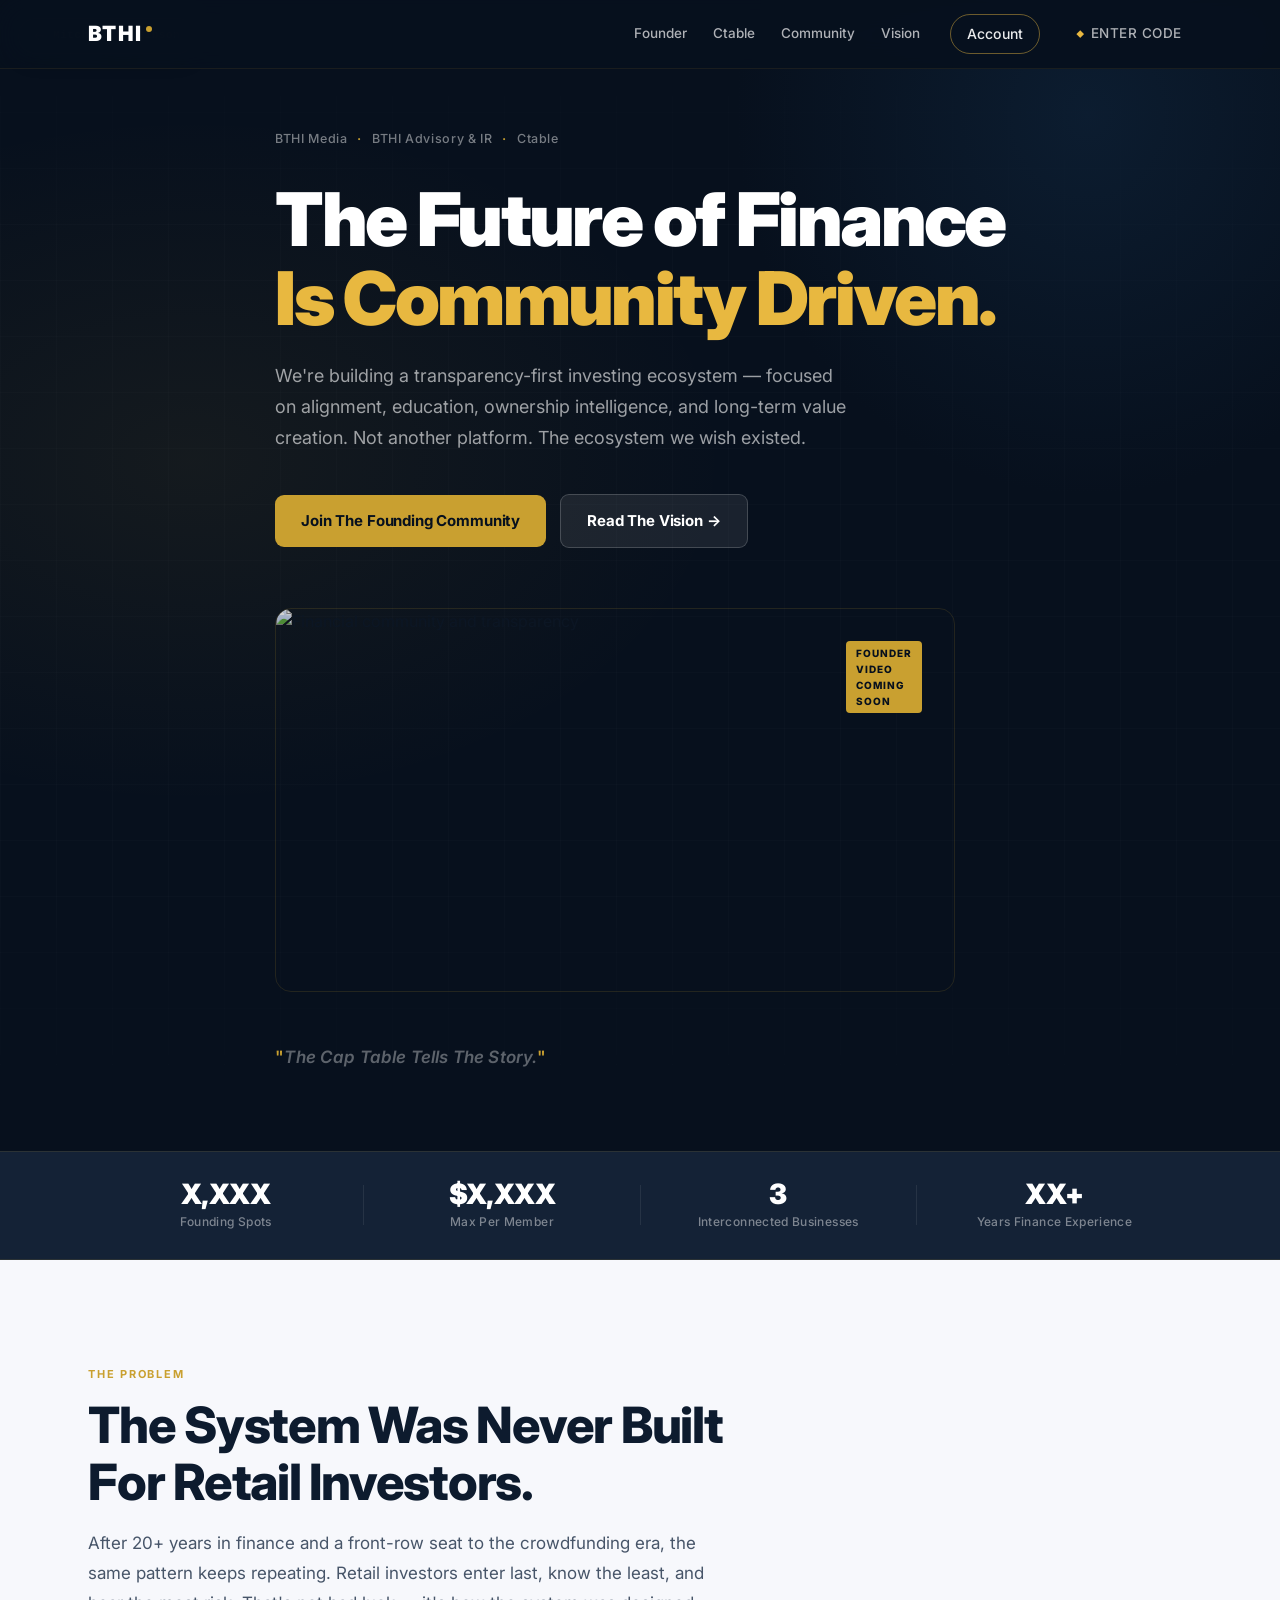
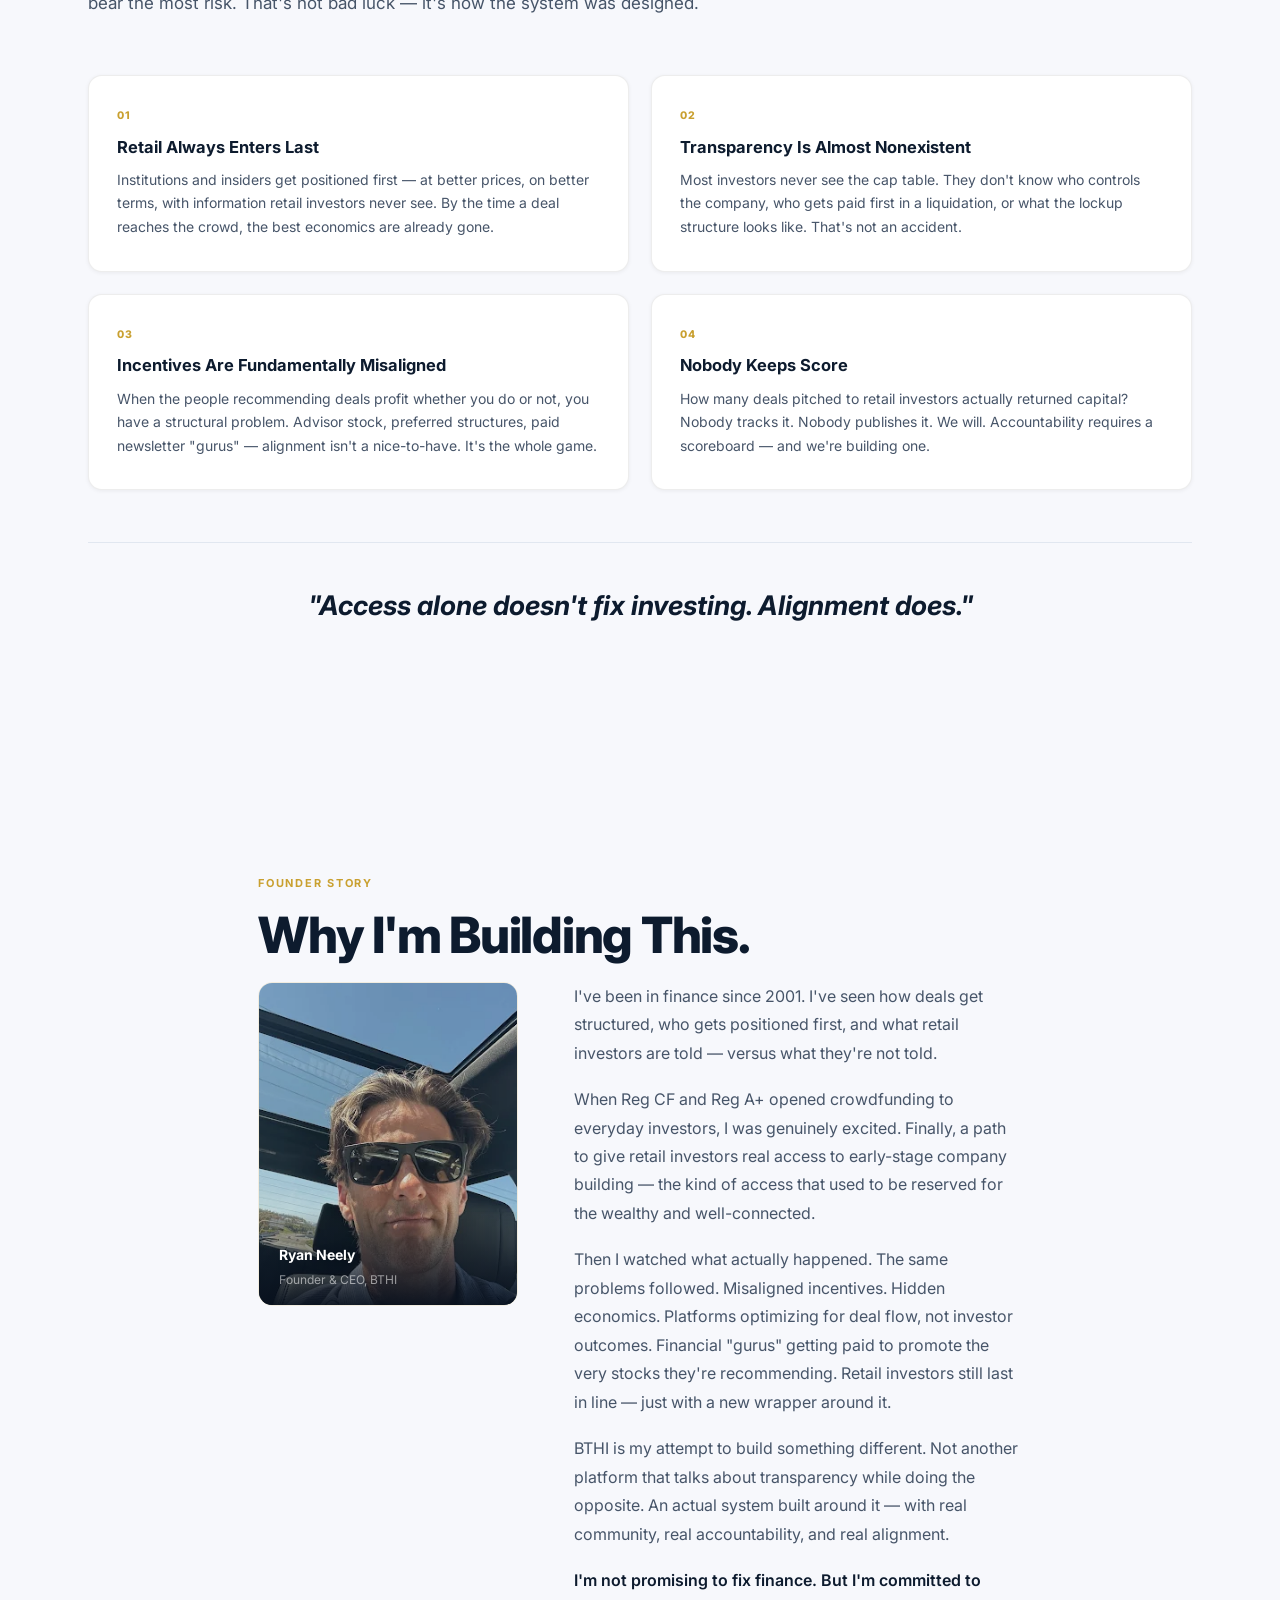
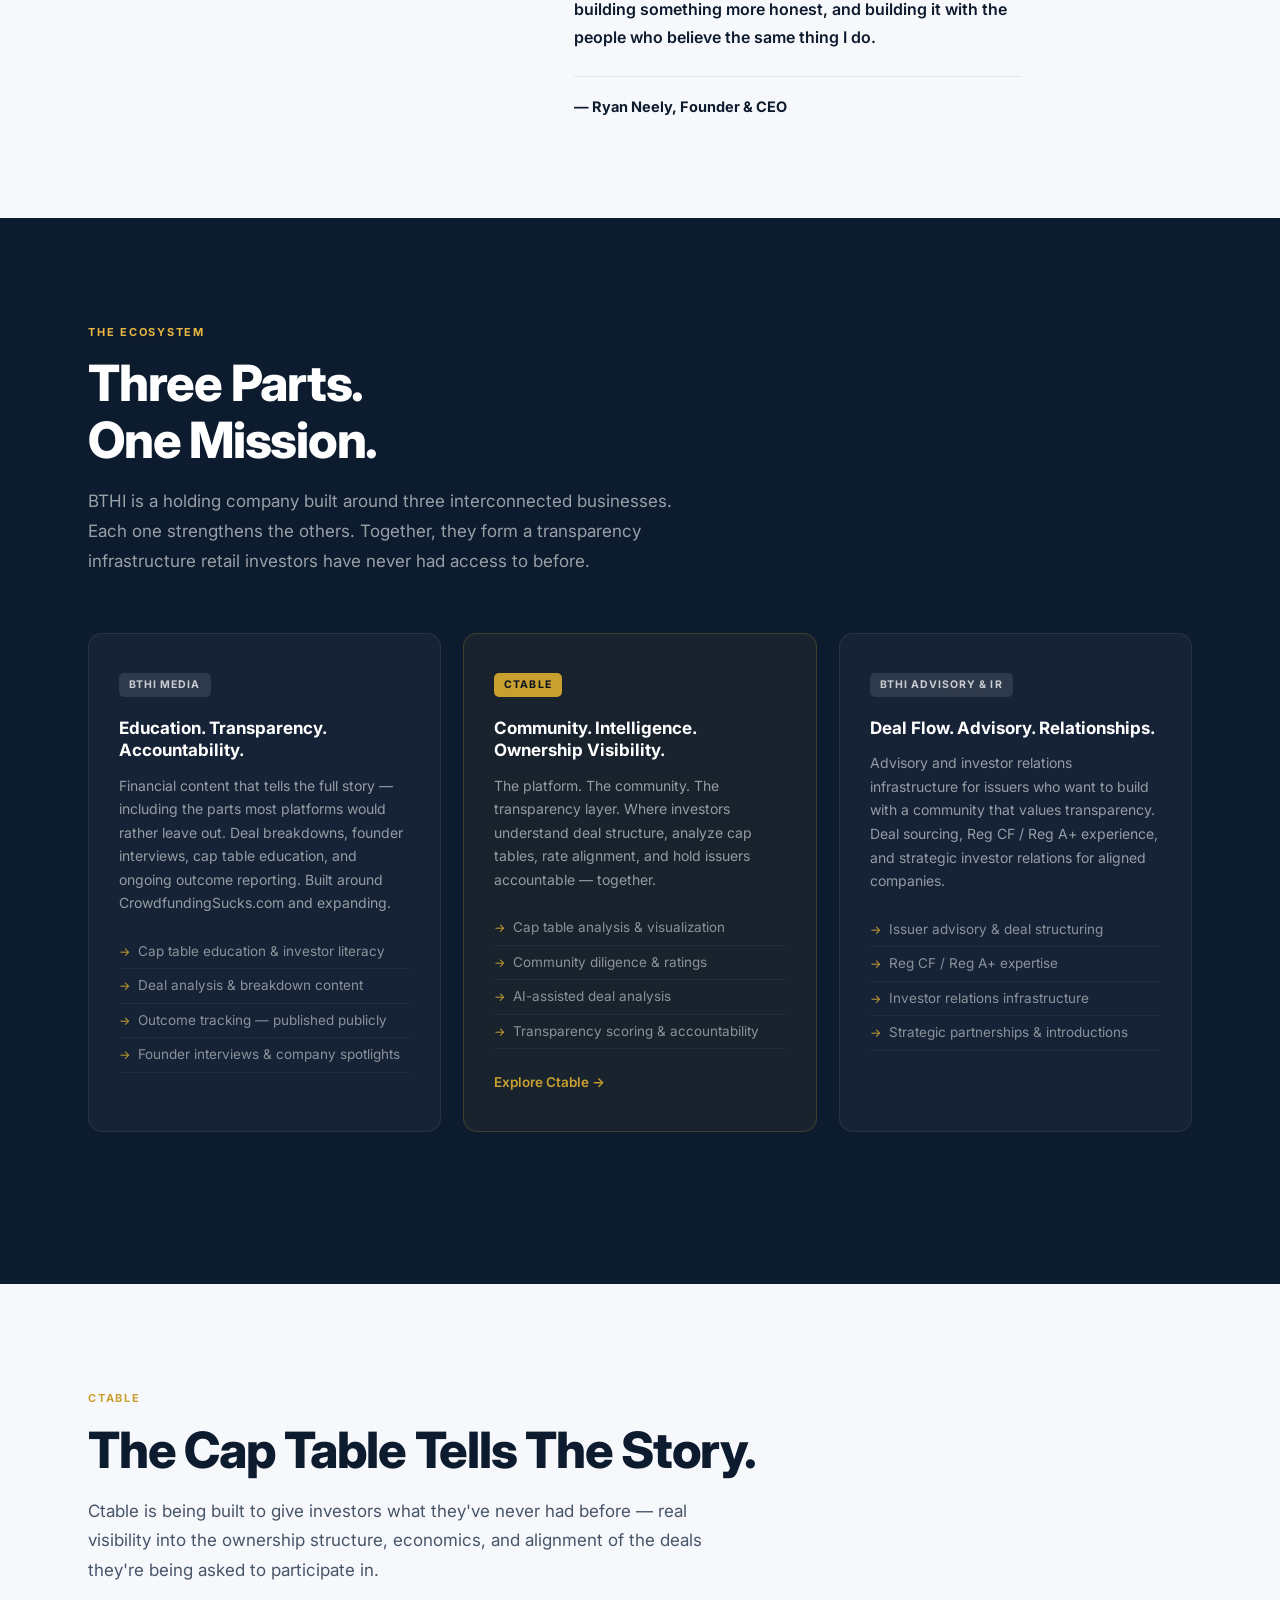
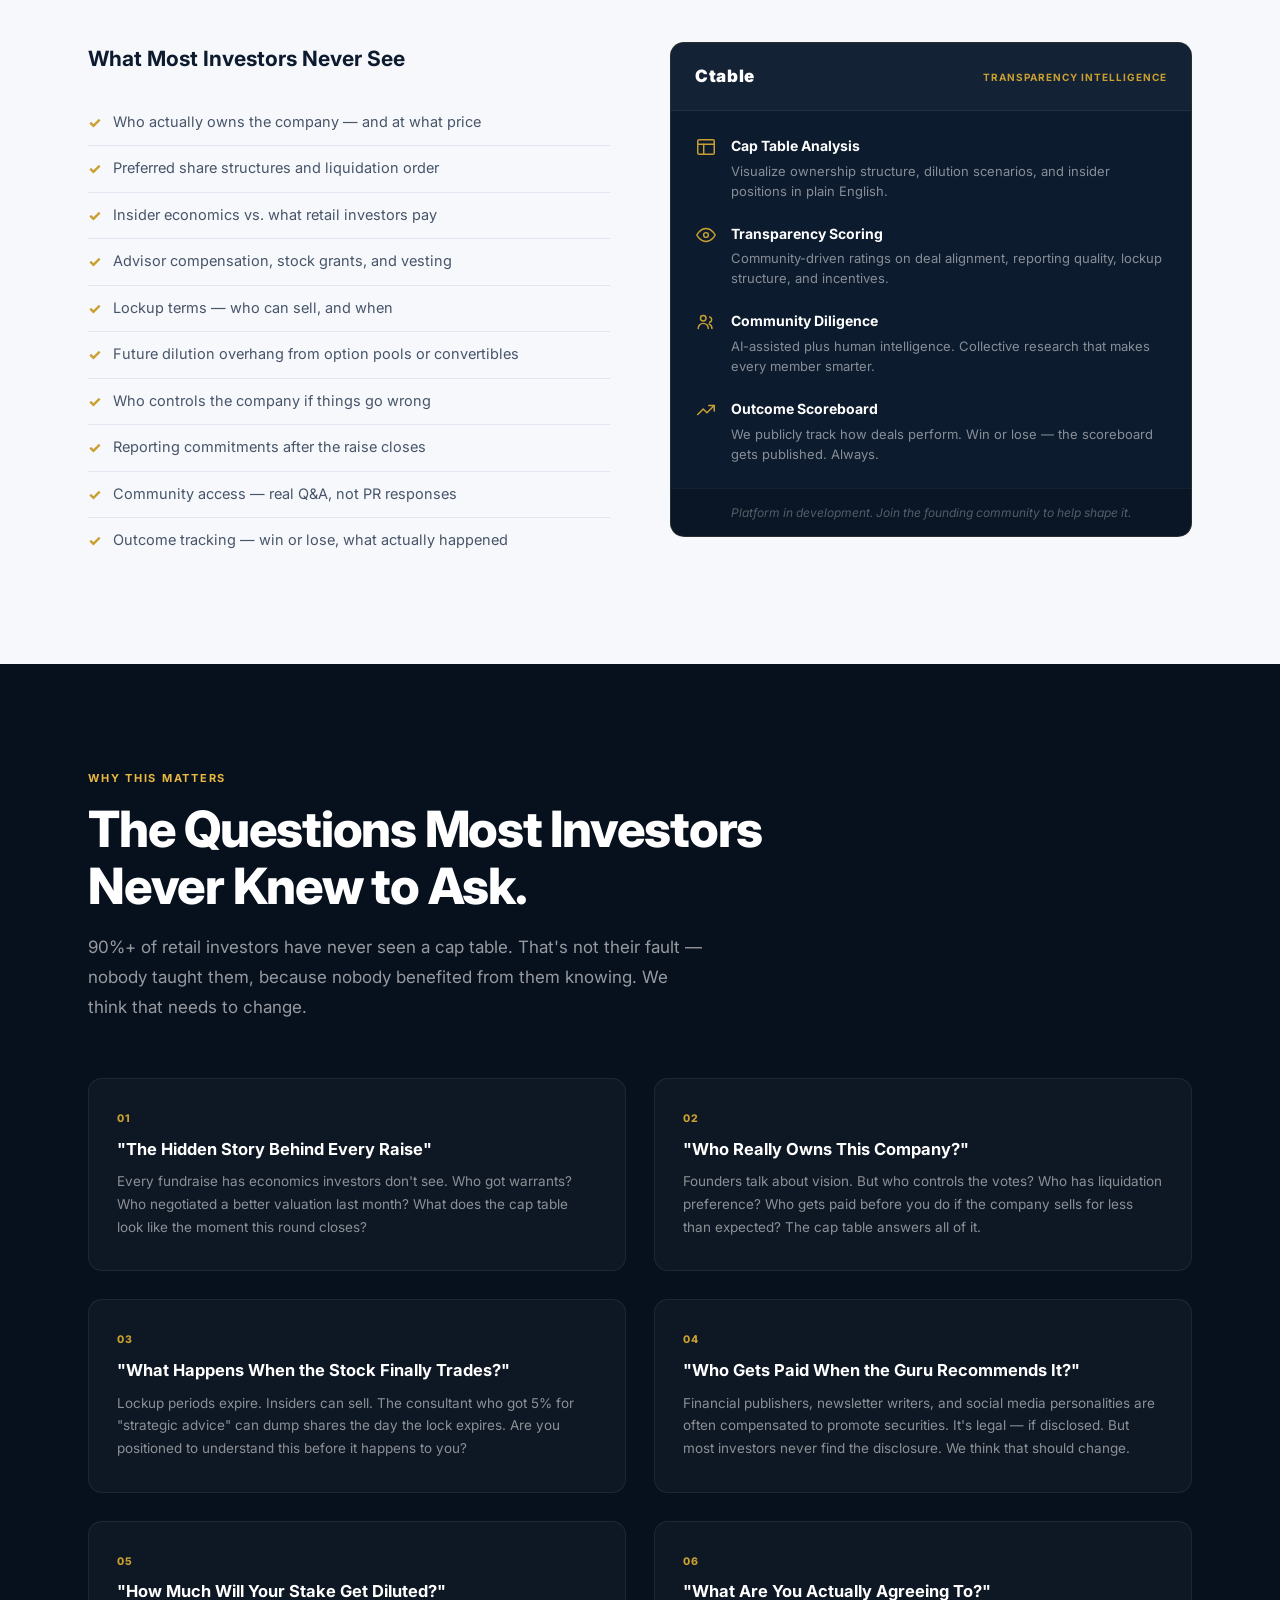
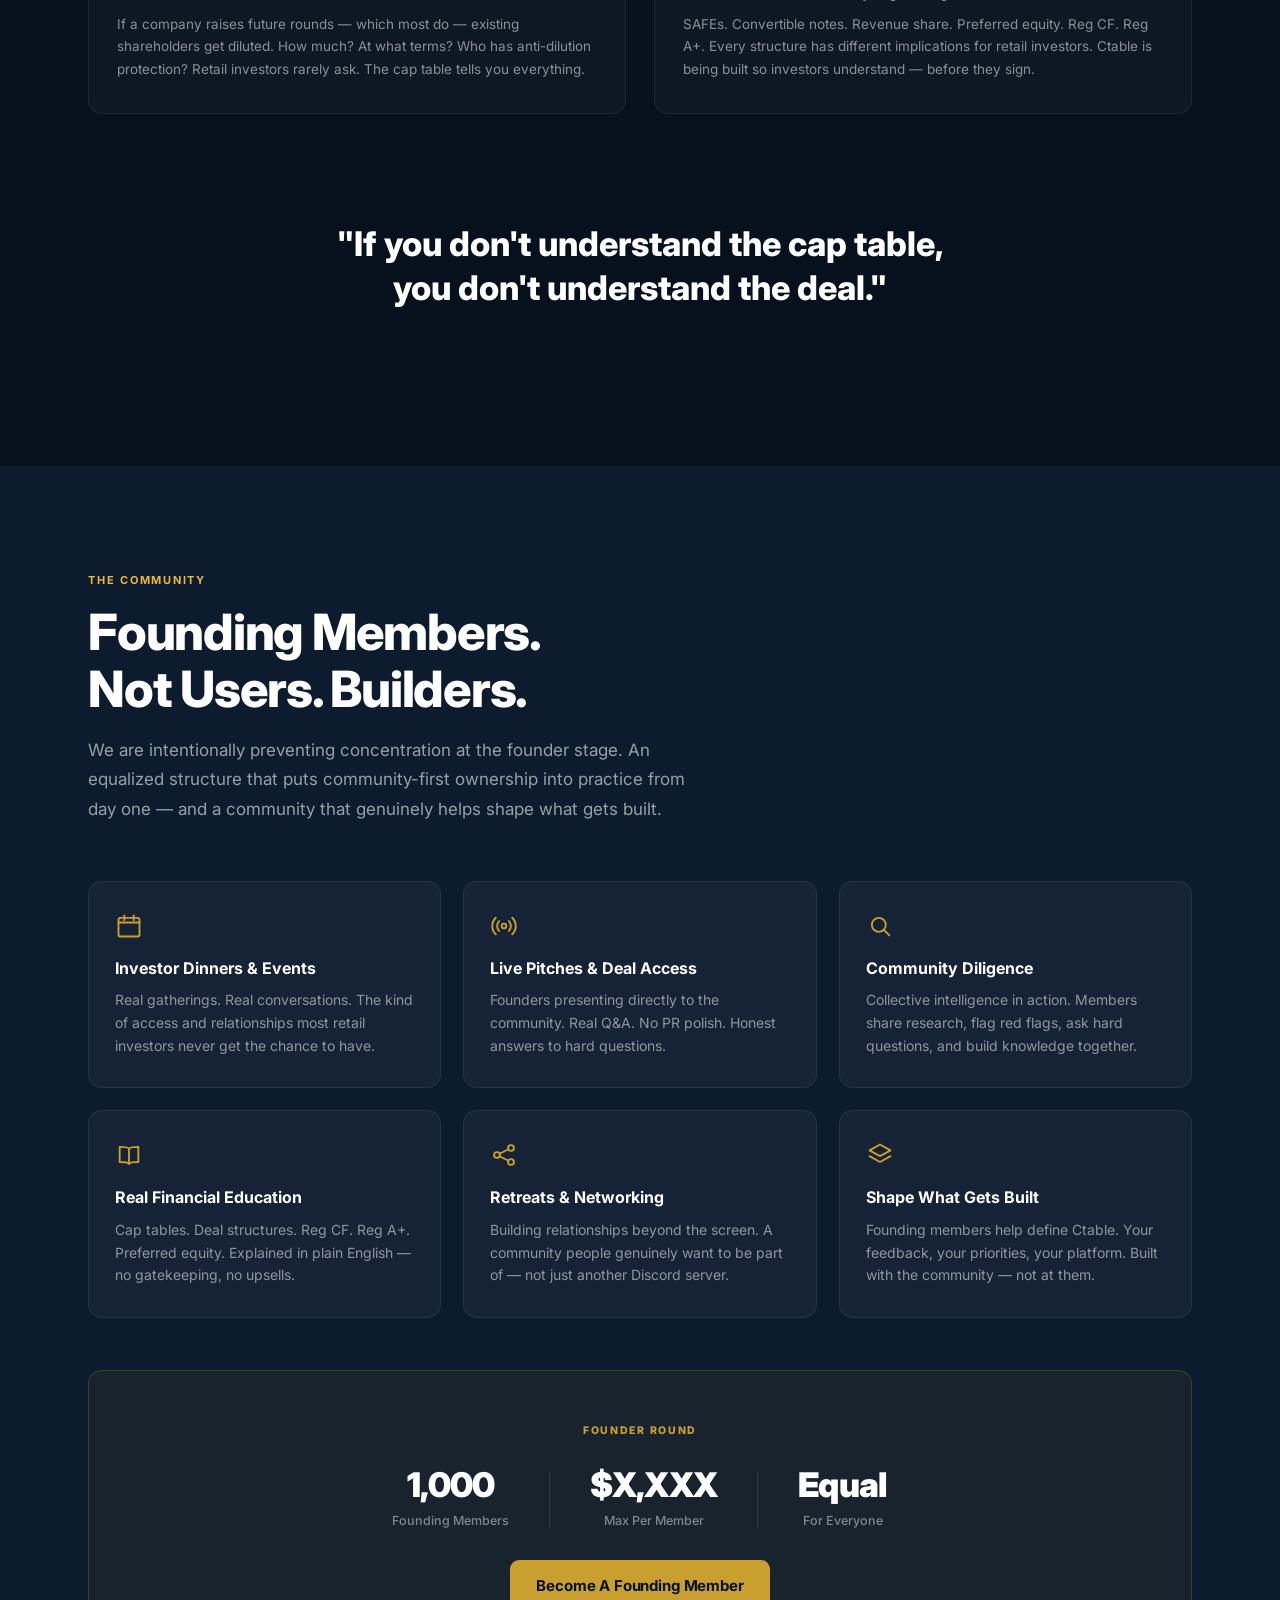
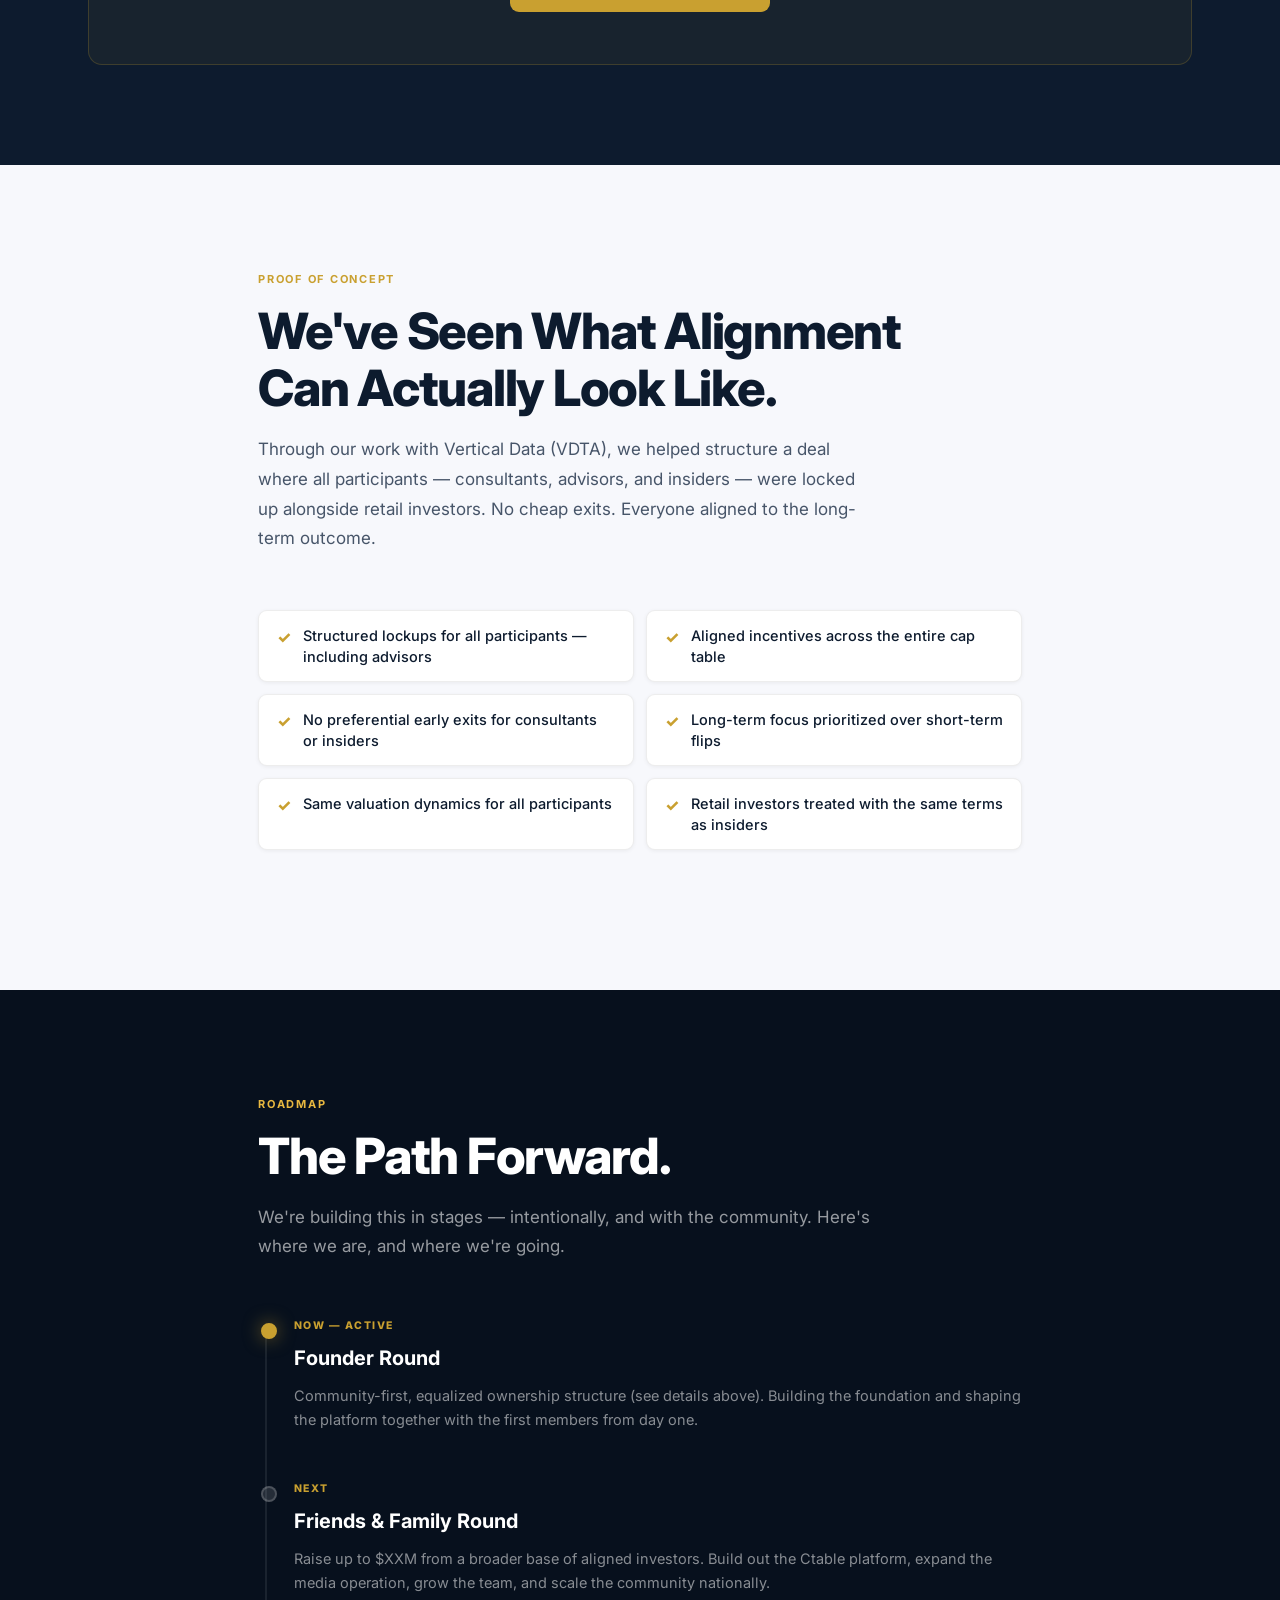
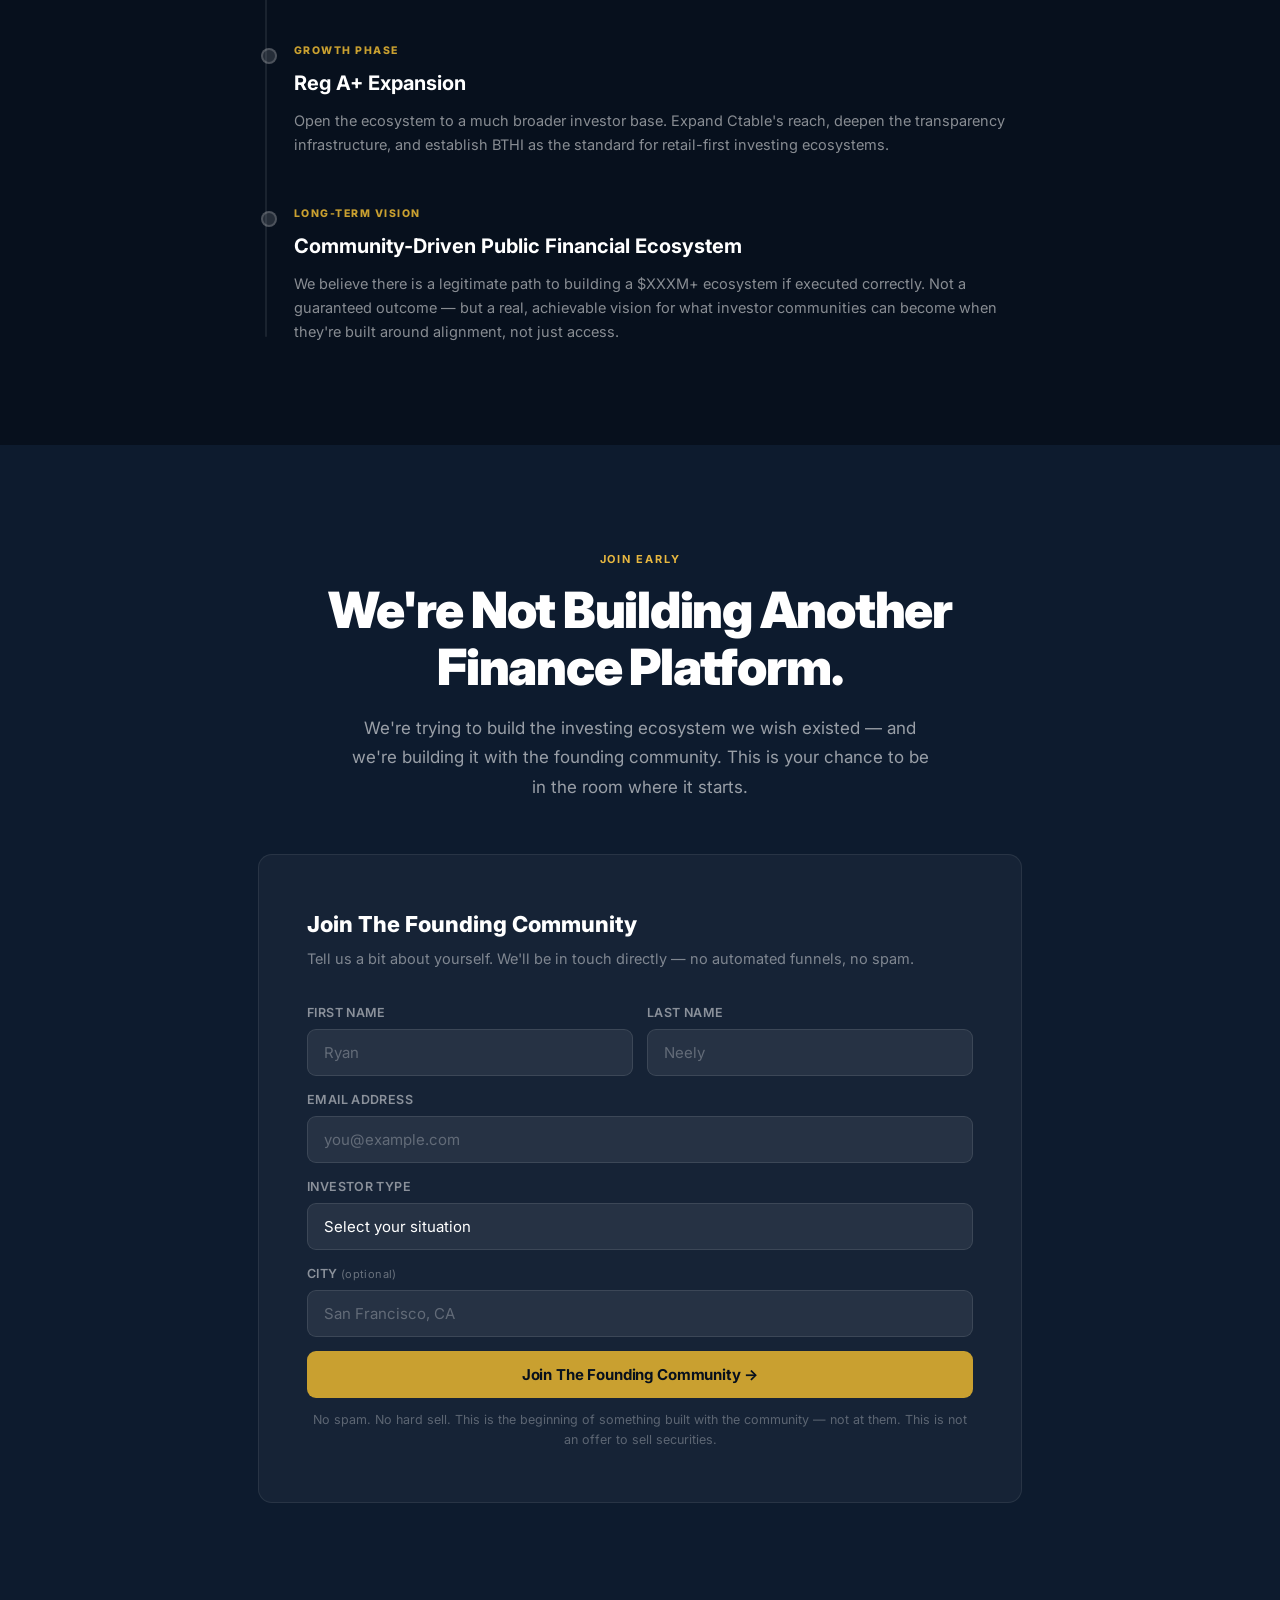
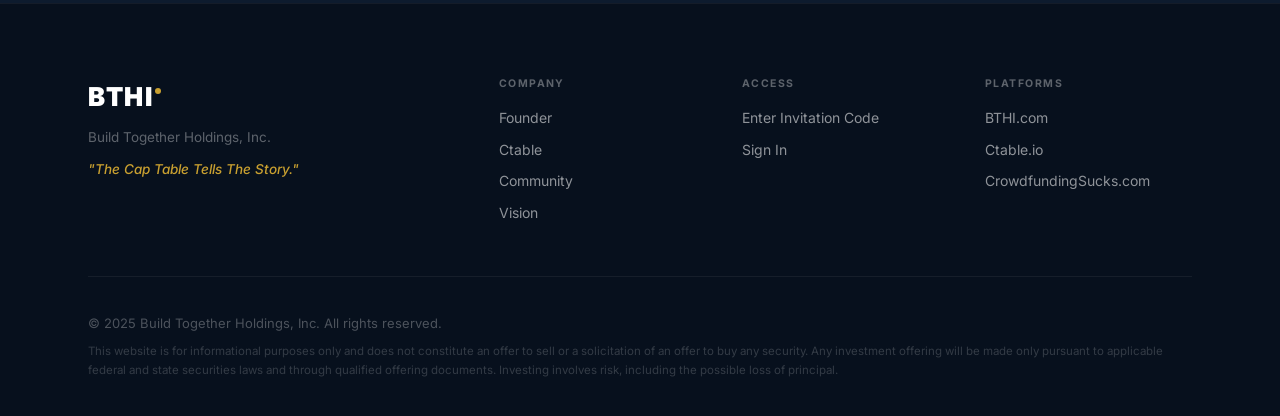
==== commit f1ea6992: "Restore BTHI as root; move resume to /resume.html index.html is now the BTHI product site again. The" ====
--- a/index.html
+++ b/index.html
@@ -6,258 +6,793 @@
   <meta http-equiv="cache-control" content="no-cache, no-store, must-revalidate">
   <meta http-equiv="pragma" content="no-cache">
   <meta http-equiv="expires" content="0">
-  <title>Mitchell F. Gibson</title>
-  <meta name="description" content="Mitchell F. Gibson — Berkeley '27, Economics. Strategy analyst, founder of BTHI.">
+  <title>BTHI — Build Together Holdings, Inc.</title>
+  <meta name="description" content="The Future of Finance Is Community Driven. BTHI is building a transparency-first investing ecosystem around alignment, education, and ownership intelligence.">
+  <meta property="og:title" content="BTHI — Build Together Holdings, Inc.">
+  <meta property="og:description" content="The Future of Finance Is Community Driven. The Cap Table Tells The Story.">
+  <meta property="og:type" content="website">
   <link rel="icon" type="image/svg+xml" href="favicon.svg">
   <link rel="preconnect" href="https://fonts.googleapis.com">
   <link rel="preconnect" href="https://fonts.gstatic.com" crossorigin>
-  <link href="https://fonts.googleapis.com/css2?family=Inter:wght@300;400;500;600;700;800;900&family=JetBrains+Mono:wght@400;500;600&display=swap" rel="stylesheet">
+  <link href="https://fonts.googleapis.com/css2?family=Inter:wght@300;400;500;600;700;800;900&display=swap" rel="stylesheet">
   <link rel="stylesheet" href="css/styles.css?v=10">
+  <script src="https://cdn.jsdelivr.net/npm/@supabase/supabase-js@2"></script>
+  <script src="js/supabase-config.js?v=10"></script>
 </head>
-<body class="page-resume">
-
-  <!-- NAV -->
-  <nav class="resume-nav">
-    <div class="resume-nav-inner">
-      <a href="#top" class="resume-logo">MFG<span class="logo-dot"></span></a>
-      <div class="resume-nav-actions">
-        <a href="mailto:mitchellfgibson@gmail.com" class="resume-nav-link">Email</a>
-        <a href="https://linkedin.com/in/mitchellfredgibson" target="_blank" rel="noopener" class="resume-nav-link">LinkedIn</a>
-        <a href="bthi.html" class="resume-nav-cta">Enter BTHI Project →</a>
-      </div>
+<body>
+
+  <!-- Persistent back-to-resume button -->
+  <a href="resume.html" class="back-to-mitchell" aria-label="Back to Mitchell Gibson's resume">
+    <span class="btm-arrow">←</span>
+    <span class="btm-name">Mitchell F. Gibson</span>
+  </a>
+
+  <!-- ============================================================
+       NAVIGATION
+  ============================================================ -->
+  <nav class="nav" id="nav">
+    <div class="nav-inner">
+      <a href="#home" class="nav-logo">BTHI<span class="logo-dot"></span></a>
+      <div class="nav-links">
+        <a href="#founder">Founder</a>
+        <a href="#ctable">Ctable</a>
+        <a href="#community">Community</a>
+        <a href="vision.html">Vision</a>
+        <button type="button" class="nav-account" data-account-open>Account</button>
+        <a href="invite.html" class="nav-invite">Enter Code</a>
+      </div>
+      <button class="nav-hamburger" id="hamburger" aria-label="Open menu" aria-expanded="false">
+        <span></span><span></span><span></span>
+      </button>
+    </div>
+    <div class="nav-mobile" id="navMobile" aria-hidden="true">
+      <a href="#founder">Founder Story</a>
+      <a href="#ctable">Ctable</a>
+      <a href="#community">Community</a>
+      <a href="vision.html">Vision</a>
+      <button type="button" class="nav-mobile-account" data-account-open>Account</button>
+      <a href="invite.html" class="nav-mobile-account">Enter Invitation Code</a>
     </div>
   </nav>
 
-  <!-- HERO -->
-  <section class="resume-hero" id="top">
-    <div class="resume-hero-bg-grid"></div>
-    <div class="resume-hero-glow"></div>
-    <div class="resume-container">
-      <span class="resume-eyebrow">Berkeley '27 · Economics</span>
-      <h1 class="resume-name">Mitchell F. Gibson</h1>
-      <p class="resume-tagline">
-        Economics + data student turning strategic research into measurable product outcomes.
-        Currently building <a href="bthi.html" class="gold-link">BTHI</a> — a transparency-first investing community platform.
-      </p>
-
-      <div class="resume-contacts">
-        <a href="mailto:mitchellfgibson@gmail.com" class="resume-contact">
-          <span class="rc-label">email</span>
-          <span class="rc-value">mitchellfgibson@gmail.com</span>
+  <!-- ============================================================
+       ACCOUNT MODAL — sign in / sign up
+  ============================================================ -->
+  <div class="account-modal" id="accountModal" aria-hidden="true" role="dialog" aria-labelledby="accountTitle">
+    <div class="account-backdrop" data-account-close></div>
+    <div class="account-card" role="document">
+      <button type="button" class="account-close" data-account-close aria-label="Close">&times;</button>
+
+      <div class="account-brand">
+        <span class="account-logo">BTHI<span class="logo-dot"></span></span>
+        <p class="account-sub">Member Access</p>
+      </div>
+
+      <!-- SIGN IN -->
+      <form class="account-form is-active" id="signInForm" data-account-panel="signin" autocomplete="on" novalidate>
+        <h3 id="accountTitle" class="account-title">Welcome back.</h3>
+        <p class="account-lead">Sign in to access your member dashboard.</p>
+
+        <label class="account-field">
+          <span>Email</span>
+          <input type="email" name="email" required autocomplete="email" placeholder="you@email.com">
+        </label>
+        <label class="account-field">
+          <span>Password</span>
+          <input type="password" name="password" required autocomplete="current-password" placeholder="••••••••" minlength="8">
+        </label>
+
+        <button type="submit" class="account-submit">Sign In</button>
+        <p class="account-alt">
+          New to BTHI?
+          <a href="invite.html" class="account-link-a">Enter your invitation →</a>
+        </p>
+      </form>
+
+      <!-- SIGN UP -->
+      <form class="account-form" id="signUpForm" data-account-panel="signup" autocomplete="on" novalidate>
+        <h3 class="account-title">Join BTHI.</h3>
+        <p class="account-lead">Account creation is by invitation. Your code unlocks your seat.</p>
+
+        <div class="account-code-badge" id="accountCodeBadge">
+          <span class="account-code-label">Invitation Code</span>
+          <span class="account-code-value" id="accountCodeValue">—</span>
+        </div>
+
+        <div class="account-field-row">
+          <label class="account-field">
+            <span>First Name</span>
+            <input type="text" name="firstName" required autocomplete="given-name" placeholder="Ryan">
+          </label>
+          <label class="account-field">
+            <span>Last Name</span>
+            <input type="text" name="lastName" required autocomplete="family-name" placeholder="Neely">
+          </label>
+        </div>
+        <label class="account-field">
+          <span>City</span>
+          <input type="text" name="city" required autocomplete="address-level2" placeholder="Austin, TX">
+        </label>
+        <label class="account-field">
+          <span>Email</span>
+          <input type="email" name="email" required autocomplete="email" placeholder="you@email.com">
+        </label>
+        <label class="account-field">
+          <span>Password</span>
+          <input type="password" name="password" required autocomplete="new-password" placeholder="At least 8 characters" minlength="8">
+        </label>
+        <label class="account-field">
+          <span>Confirm Password</span>
+          <input type="password" name="confirmPassword" required autocomplete="new-password" placeholder="Re-enter password" minlength="8">
+        </label>
+
+        <button type="submit" class="account-submit">Create Account</button>
+        <p class="account-alt">
+          Already a member?
+          <button type="button" class="account-link" data-account-tab="signin">Sign in</button>
+        </p>
+        <p class="account-alt account-need-code">
+          Don't have a code? <a href="invite.html">Enter your invitation →</a>
+        </p>
+      </form>
+
+      <!-- PROFILE VIEW (shown when signed in) -->
+      <div class="account-form" data-account-panel="profile">
+        <div class="profile-header">
+          <div class="profile-avatar" id="profileAvatar"><span>?</span></div>
+          <div class="profile-name" id="profileName">Member</div>
+          <div class="profile-email" id="profileEmail">—</div>
+        </div>
+
+        <div class="profile-rows">
+          <div class="profile-row">
+            <span class="pr-label">City</span>
+            <span class="pr-value" id="profileCity">—</span>
+          </div>
+          <div class="profile-row">
+            <span class="pr-label">Invitation Code</span>
+            <span class="pr-value" id="profileCode">—</span>
+          </div>
+          <div class="profile-row">
+            <span class="pr-label">Member Since</span>
+            <span class="pr-value" id="profileSince">—</span>
+          </div>
+        </div>
+
+        <button type="button" class="account-submit account-signout" id="signOutBtn">Sign Out</button>
+      </div>
+
+      <p class="account-legal">
+        By continuing you agree to BTHI's terms and privacy policy.
+      </p>
+    </div>
+  </div>
+
+  <!-- ============================================================
+       WELCOME / EMAIL CONFIRMED POPUP
+  ============================================================ -->
+  <div class="welcome-modal" id="welcomeModal" aria-hidden="true" role="dialog">
+    <div class="welcome-backdrop" data-welcome-close></div>
+    <div class="welcome-card" role="document">
+      <div class="welcome-icon">
+        <svg viewBox="0 0 24 24" fill="none" stroke="currentColor" stroke-width="3" stroke-linecap="round" stroke-linejoin="round">
+          <polyline points="20 6 9 17 4 12"/>
+        </svg>
+      </div>
+      <span class="welcome-eyebrow">Email Confirmed</span>
+      <h2 class="welcome-title" id="welcomeTitle">Welcome to BTHI.</h2>
+      <p class="welcome-sub" id="welcomeSub">Your row on the founding cap table is locked in. You're officially part of the community.</p>
+      <button type="button" class="welcome-cta" data-welcome-close>Enter BTHI →</button>
+    </div>
+  </div>
+
+  <!-- ============================================================
+       HERO
+  ============================================================ -->
+  <section class="hero" id="home">
+    <div class="hero-grid-bg"></div>
+    <div class="hero-glow"></div>
+    <div class="container hero-container">
+      <div class="hero-eyebrow">
+        <span>BTHI Media</span>
+        <span class="eyebrow-dot">·</span>
+        <span>BTHI Advisory &amp; IR</span>
+        <span class="eyebrow-dot">·</span>
+        <span>Ctable</span>
+      </div>
+
+      <h1 class="hero-title">
+        The Future of Finance<br>
+        <em class="gold">Is Community Driven.</em>
+      </h1>
+
+      <p class="hero-sub">
+        We're building a transparency-first investing ecosystem — focused on alignment,
+        education, ownership intelligence, and long-term value creation.
+        Not another platform. The ecosystem we wish existed.
+      </p>
+
+      <div class="hero-ctas">
+        <a href="#join" class="btn btn-primary">Join The Founding Community</a>
+        <a href="#founder" class="btn btn-ghost">
+          Read The Vision →
         </a>
-        <a href="https://linkedin.com/in/mitchellfredgibson" target="_blank" rel="noopener" class="resume-contact">
-          <span class="rc-label">linkedin</span>
-          <span class="rc-value">in/mitchellfredgibson</span>
-        </a>
-        <a href="tel:+17608144663" class="resume-contact">
-          <span class="rc-label">phone</span>
-          <span class="rc-value">(760) 814-4663</span>
-        </a>
-      </div>
-
-      <div class="resume-hero-ctas">
-        <a href="bthi.html" class="resume-cta-primary">Explore The BTHI Project →</a>
-        <a href="#experience" class="resume-cta-secondary">Read Resume ↓</a>
-      </div>
-    </div>
-  </section>
-
-  <!-- EDUCATION -->
-  <section class="resume-section" id="education">
-    <div class="resume-container">
-      <h2 class="resume-section-title"><span class="rs-num">01</span>Education</h2>
-
-      <div class="resume-row">
-        <div class="resume-row-left">
-          <div class="resume-row-org">University of California, Berkeley</div>
-          <div class="resume-row-meta">B.A. Economics · Minor in Demography</div>
-        </div>
-        <div class="resume-row-right">
-          <div class="resume-row-date">Expected Spring 2027</div>
-          <div class="resume-row-meta">SAT 1510 · GPA 3.74 / 4.0</div>
-        </div>
-      </div>
-      <ul class="resume-bullets">
-        <li><strong>Relevant Coursework:</strong> Macroeconomics / Microeconomics, Principles of Business, Foundations of Data Science, Global Poverty Policy Impact Evaluation.</li>
-      </ul>
-
-      <div class="resume-row resume-row-sub">
-        <div class="resume-row-left">
-          <div class="resume-row-org">London School of Economics</div>
-          <div class="resume-row-meta">Summer Course on International Relations</div>
-        </div>
-      </div>
-    </div>
-  </section>
-
-  <!-- EXPERIENCE -->
-  <section class="resume-section" id="experience">
-    <div class="resume-container">
-      <h2 class="resume-section-title"><span class="rs-num">02</span>Experience</h2>
-
-      <article class="resume-job">
-        <div class="resume-row">
-          <div class="resume-row-left">
-            <div class="resume-row-org">Duolingo</div>
-            <div class="resume-row-meta">Strategy Analyst (Contract) · San Francisco, CA</div>
-          </div>
-          <div class="resume-row-right">
-            <div class="resume-row-date">Jan 2025 – Apr 2025</div>
-          </div>
-        </div>
-        <ul class="resume-bullets">
-          <li>Modeled Duolingo engagement in Python, linking DAU plateau to the removal of core social features.</li>
-          <li>Designed <strong>Language Lounge</strong>, a real-time multiplayer mode, projecting <strong>20-30%</strong> DAU uplift and <strong>~15%</strong> Family Plan ARPU lift; defined success metrics, experiment design, and launch guardrails.</li>
-          <li>Built and pitched an exec-ready deck to product leadership, tying funnels and user flows to KPIs.</li>
-        </ul>
-      </article>
-
-      <article class="resume-job">
-        <div class="resume-row">
-          <div class="resume-row-left">
-            <div class="resume-row-org">Sweetgreen</div>
-            <div class="resume-row-meta">Strategy Analyst (Contract) · San Francisco, CA</div>
-          </div>
-          <div class="resume-row-right">
-            <div class="resume-row-date">Apr 2024 – Sep 2024</div>
-          </div>
-        </div>
-        <ul class="resume-bullets">
-          <li>Researched Gen Z retention drivers through <strong>22 frontline interviews</strong> and HR data.</li>
-          <li>Designed a pulse survey with a <strong>60%+ response rate</strong> to track satisfaction and manager support for interns.</li>
-          <li>Translated survey insights into a <strong>35% retention increase</strong> for Gen Z internship-to-graduate conversion.</li>
-        </ul>
-      </article>
-
-      <article class="resume-job">
-        <div class="resume-row">
-          <div class="resume-row-left">
-            <div class="resume-row-org">Offi · Berkeley Skydeck (Startup Accelerator)</div>
-            <div class="resume-row-meta">Customer Relations Intern · Berkeley, CA</div>
-          </div>
-          <div class="resume-row-right">
-            <div class="resume-row-date">Nov 2023 – Feb 2024</div>
-          </div>
-        </div>
-        <ul class="resume-bullets">
-          <li>Analyzed <strong>30+ data sources</strong> of the U.S. coworking market to identify 4+ key trends and opportunities.</li>
-          <li>Presented <strong>10 strategic recommendations</strong> to C-Suite executives on market entry approaches.</li>
-          <li>Identified and compiled a list of <strong>200+ prospective U.S. companies</strong> within a target demographic workforce.</li>
-        </ul>
-      </article>
-    </div>
-  </section>
-
-  <!-- PROJECTS -->
-  <section class="resume-section" id="projects">
-    <div class="resume-container">
-      <h2 class="resume-section-title"><span class="rs-num">03</span>Projects &amp; Leadership</h2>
-
-      <article class="resume-job">
-        <div class="resume-row">
-          <div class="resume-row-left">
-            <div class="resume-row-org">BTHI · Build Together Holdings, Inc.</div>
-            <div class="resume-row-meta">Founder &amp; Operator</div>
-          </div>
-          <div class="resume-row-right">
-            <a href="bthi.html" class="resume-mini-cta">View live →</a>
-          </div>
-        </div>
-        <ul class="resume-bullets">
-          <li>Founded and operated a transparency-first investing community platform — designing the product strategy, brand, member-onboarding pipeline, and live demo from scratch.</li>
-          <li>Designed and shipped a full-stack waitlist + member system: HTML/CSS/JS frontend on Cloudflare, Supabase auth backend, Resend transactional email, atomic invite-code claim logic, branded confirmation flows.</li>
-          <li>Authored the "Cap Table Tells The Story" thesis behind the company.</li>
-        </ul>
-      </article>
-
-      <article class="resume-job">
-        <div class="resume-row">
-          <div class="resume-row-left">
-            <div class="resume-row-org">Evaluating Nutrition Interventions in Chad</div>
-            <div class="resume-row-meta">Research Project · UC Berkeley</div>
-          </div>
-        </div>
-        <ul class="resume-bullets">
-          <li>Analyzed the World Food Programme's Supplementary Feeding Program targeting child malnutrition in Bahr el Ghazal, Chad.</li>
-          <li>Applied <strong>propensity score matching</strong> to estimate causal effects between <strong>766 treated and 464 control</strong> subjects.</li>
-          <li>Produced statistical summaries and policy insights to support data-driven nutrition programs.</li>
-        </ul>
-      </article>
-
-      <article class="resume-job">
-        <div class="resume-row">
-          <div class="resume-row-left">
-            <div class="resume-row-org">Berkeley Ultimate Frisbee</div>
-            <div class="resume-row-meta">Treasurer</div>
-          </div>
-        </div>
-        <ul class="resume-bullets">
-          <li>Led a team of <strong>5</strong> raising <strong>$6,000+</strong> through <strong>500+</strong> personalized emails and 2 video marketing campaigns.</li>
-          <li>Engaged in 5 community outreach events to promote and teach Ultimate Frisbee to <strong>200+</strong> youth.</li>
-          <li>Streamlined expense tracking in Excel / Google Sheets, reducing reporting errors by <strong>$2,000</strong>.</li>
-        </ul>
-      </article>
-    </div>
-  </section>
-
-  <!-- SKILLS -->
-  <section class="resume-section" id="skills">
-    <div class="resume-container">
-      <h2 class="resume-section-title"><span class="rs-num">04</span>Skills &amp; Languages</h2>
-
-      <div class="resume-skills-grid">
-        <div class="resume-skill-block">
-          <div class="rsb-label">Languages &amp; Tools</div>
-          <div class="rsb-items">
-            <span>Python</span><span>Java</span><span>SQL</span><span>Excel</span>
-            <span>PowerPoint</span><span>Google Analytics</span><span>Apollo</span>
-            <span>Photoshop</span><span>CRM</span><span>Microsoft 365</span>
-          </div>
-        </div>
-        <div class="resume-skill-block">
-          <div class="rsb-label">Areas of Strength</div>
-          <div class="rsb-items">
-            <span>Data Analysis</span><span>Strategy</span><span>Causal Inference</span>
-            <span>Survey Design</span><span>Marketing Strategy</span><span>Exec-Level Writing</span>
-            <span>Spanish</span>
-          </div>
-        </div>
-        <div class="resume-skill-block">
-          <div class="rsb-label">Awards</div>
-          <div class="rsb-items">
-            <span>Valedictorian · Carlsbad HS</span>
-            <span>San Diego Regional Scholarship</span>
-            <span>All-League Baseball Pitcher</span>
-          </div>
-        </div>
-        <div class="resume-skill-block">
-          <div class="rsb-label">Interests</div>
-          <div class="rsb-items">
-            <span>Investing</span><span>Disc Golf (900)</span><span>Ultimate Frisbee</span>
-            <span>Polymarket</span><span>Ice Cream</span><span>Saunas</span>
-          </div>
-        </div>
-      </div>
-    </div>
-  </section>
-
-  <!-- CLOSING CTA -->
-  <section class="resume-closing">
-    <div class="resume-container">
-      <h3 class="resume-closing-title">Want to see what I'm building?</h3>
-      <p class="resume-closing-sub">BTHI is the live project I've been building from product strategy through full-stack implementation.</p>
-      <a href="bthi.html" class="resume-cta-primary big">Enter The BTHI Project →</a>
-    </div>
-  </section>
-
-  <!-- FOOTER -->
-  <footer class="resume-footer">
-    <div class="resume-container">
-      <span>© 2026 Mitchell F. Gibson</span>
-      <span class="resume-footer-divider">·</span>
-      <a href="mailto:mitchellfgibson@gmail.com">mitchellfgibson@gmail.com</a>
+      </div>
+
+      <!-- Hero image -->
+      <div class="hero-video-wrap" id="heroVideo">
+        <div class="hero-img-wrap">
+          <img
+            src="https://images.unsplash.com/photo-1611974789855-9c2a0a7236a3?w=1280&h=720&fit=crop&q=80"
+            alt="Financial community and transparency"
+            class="hero-stock-img"
+            loading="eager"
+          />
+          <div class="hero-img-overlay">
+            <span class="video-badge">Founder Video Coming Soon</span>
+          </div>
+        </div>
+      </div>
+
+      <div class="hero-tagline">
+        <span class="tagline-quote">"</span>The Cap Table Tells The Story.<span class="tagline-quote">"</span>
+      </div>
+    </div>
+  </section>
+
+  <!-- ============================================================
+       STATS BAR
+  ============================================================ -->
+  <div class="stats-bar">
+    <div class="container stats-inner">
+      <div class="stat-item">
+        <span class="stat-num">X,XXX</span>
+        <span class="stat-label">Founding Spots</span>
+      </div>
+      <div class="stat-divider"></div>
+      <div class="stat-item">
+        <span class="stat-num">$X,XXX</span>
+        <span class="stat-label">Max Per Member</span>
+      </div>
+      <div class="stat-divider"></div>
+      <div class="stat-item">
+        <span class="stat-num">3</span>
+        <span class="stat-label">Interconnected Businesses</span>
+      </div>
+      <div class="stat-divider"></div>
+      <div class="stat-item">
+        <span class="stat-num">XX+</span>
+        <span class="stat-label">Years Finance Experience</span>
+      </div>
+    </div>
+  </div>
+
+  <!-- ============================================================
+       PROBLEM SECTION
+  ============================================================ -->
+  <section class="section section-light" id="problem">
+    <div class="container">
+      <div class="section-eyebrow">The Problem</div>
+      <h2 class="section-title">The System Was Never Built<br>For Retail Investors.</h2>
+      <p class="section-sub">
+        After 20+ years in finance and a front-row seat to the crowdfunding era, the same pattern
+        keeps repeating. Retail investors enter last, know the least, and bear the most risk.
+        That's not bad luck — it's how the system was designed.
+      </p>
+
+      <div class="card-grid grid-2">
+        <div class="problem-card reveal">
+          <div class="card-num">01</div>
+          <h3>Retail Always Enters Last</h3>
+          <p>Institutions and insiders get positioned first — at better prices, on better terms, with information retail investors never see. By the time a deal reaches the crowd, the best economics are already gone.</p>
+        </div>
+        <div class="problem-card reveal">
+          <div class="card-num">02</div>
+          <h3>Transparency Is Almost Nonexistent</h3>
+          <p>Most investors never see the cap table. They don't know who controls the company, who gets paid first in a liquidation, or what the lockup structure looks like. That's not an accident.</p>
+        </div>
+        <div class="problem-card reveal">
+          <div class="card-num">03</div>
+          <h3>Incentives Are Fundamentally Misaligned</h3>
+          <p>When the people recommending deals profit whether you do or not, you have a structural problem. Advisor stock, preferred structures, paid newsletter "gurus" — alignment isn't a nice-to-have. It's the whole game.</p>
+        </div>
+        <div class="problem-card reveal">
+          <div class="card-num">04</div>
+          <h3>Nobody Keeps Score</h3>
+          <p>How many deals pitched to retail investors actually returned capital? Nobody tracks it. Nobody publishes it. We will. Accountability requires a scoreboard — and we're building one.</p>
+        </div>
+      </div>
+
+      <div class="callout-strip">
+        <span class="callout-text">"Access alone doesn't fix investing. Alignment does."</span>
+      </div>
+    </div>
+  </section>
+
+  <!-- ============================================================
+       FOUNDER SECTION
+  ============================================================ -->
+  <section class="section section-light" id="founder">
+    <div class="container container-narrow">
+      <div class="section-eyebrow">Founder Story</div>
+      <h2 class="section-title">Why I'm Building This.</h2>
+
+      <div class="founder-layout">
+        <div class="founder-video-col reveal">
+          <div class="founder-img-wrap">
+            <img
+              src="images/ryan.webp"
+              alt="Ryan Neely, Founder & CEO of BTHI"
+              class="founder-stock-img"
+              loading="lazy"
+            />
+            <div class="founder-img-caption">
+              <span class="fvc-name">Ryan Neely</span>
+              <span class="fvc-title">Founder &amp; CEO, BTHI</span>
+            </div>
+          </div>
+        </div>
+
+        <div class="founder-text-col reveal">
+          <p>I've been in finance since 2001. I've seen how deals get structured, who gets positioned first, and what retail investors are told — versus what they're not told.</p>
+          <p>When Reg CF and Reg A+ opened crowdfunding to everyday investors, I was genuinely excited. Finally, a path to give retail investors real access to early-stage company building — the kind of access that used to be reserved for the wealthy and well-connected.</p>
+          <p>Then I watched what actually happened. The same problems followed. Misaligned incentives. Hidden economics. Platforms optimizing for deal flow, not investor outcomes. Financial "gurus" getting paid to promote the very stocks they're recommending. Retail investors still last in line — just with a new wrapper around it.</p>
+          <p>BTHI is my attempt to build something different. Not another platform that talks about transparency while doing the opposite. An actual system built around it — with real community, real accountability, and real alignment.</p>
+          <p class="founder-close">I'm not promising to fix finance. But I'm committed to building something more honest, and building it with the people who believe the same thing I do.</p>
+          <div class="founder-sig">— Ryan Neely, Founder &amp; CEO</div>
+        </div>
+      </div>
+    </div>
+  </section>
+
+  <!-- ============================================================
+       ECOSYSTEM SECTION
+  ============================================================ -->
+  <section class="section section-dark" id="ecosystem">
+    <div class="container">
+      <div class="section-eyebrow light">The Ecosystem</div>
+      <h2 class="section-title light">Three Parts.<br>One Mission.</h2>
+      <p class="section-sub light">
+        BTHI is a holding company built around three interconnected businesses.
+        Each one strengthens the others. Together, they form a transparency infrastructure
+        retail investors have never had access to before.
+      </p>
+
+      <div class="eco-grid">
+        <div class="eco-card reveal" id="media">
+          <div class="eco-tag">BTHI Media</div>
+          <h3>Education. Transparency. Accountability.</h3>
+          <p>
+            Financial content that tells the full story — including the parts most platforms
+            would rather leave out. Deal breakdowns, founder interviews, cap table education,
+            and ongoing outcome reporting. Built around CrowdfundingSucks.com and expanding.
+          </p>
+          <ul class="eco-list">
+            <li>Cap table education &amp; investor literacy</li>
+            <li>Deal analysis &amp; breakdown content</li>
+            <li>Outcome tracking — published publicly</li>
+            <li>Founder interviews &amp; company spotlights</li>
+          </ul>
+        </div>
+
+        <div class="eco-card eco-card-center reveal" id="ctable-eco">
+          <div class="eco-tag eco-tag-gold">Ctable</div>
+          <h3>Community. Intelligence. Ownership Visibility.</h3>
+          <p>
+            The platform. The community. The transparency layer.
+            Where investors understand deal structure, analyze cap tables,
+            rate alignment, and hold issuers accountable — together.
+          </p>
+          <ul class="eco-list">
+            <li>Cap table analysis &amp; visualization</li>
+            <li>Community diligence &amp; ratings</li>
+            <li>AI-assisted deal analysis</li>
+            <li>Transparency scoring &amp; accountability</li>
+          </ul>
+          <a href="#ctable" class="eco-link">Explore Ctable →</a>
+        </div>
+
+        <div class="eco-card reveal" id="advisory">
+          <div class="eco-tag">BTHI Advisory &amp; IR</div>
+          <h3>Deal Flow. Advisory. Relationships.</h3>
+          <p>
+            Advisory and investor relations infrastructure for issuers who want to build with
+            a community that values transparency. Deal sourcing, Reg CF / Reg A+ experience,
+            and strategic investor relations for aligned companies.
+          </p>
+          <ul class="eco-list">
+            <li>Issuer advisory &amp; deal structuring</li>
+            <li>Reg CF / Reg A+ expertise</li>
+            <li>Investor relations infrastructure</li>
+            <li>Strategic partnerships &amp; introductions</li>
+          </ul>
+        </div>
+      </div>
+
+    </div>
+  </section>
+
+  <!-- ============================================================
+       CTABLE SECTION
+  ============================================================ -->
+  <section class="section section-light" id="ctable">
+    <div class="container">
+      <div class="section-eyebrow">Ctable</div>
+      <h2 class="section-title">The Cap Table Tells The Story.</h2>
+      <p class="section-sub">
+        Ctable is being built to give investors what they've never had before —
+        real visibility into the ownership structure, economics, and alignment of
+        the deals they're being asked to participate in.
+      </p>
+
+      <div class="ctable-layout">
+        <div class="ctable-left reveal">
+          <h3>What Most Investors Never See</h3>
+          <ul class="feature-list">
+            <li><span class="check-mark">✓</span> Who actually owns the company — and at what price</li>
+            <li><span class="check-mark">✓</span> Preferred share structures and liquidation order</li>
+            <li><span class="check-mark">✓</span> Insider economics vs. what retail investors pay</li>
+            <li><span class="check-mark">✓</span> Advisor compensation, stock grants, and vesting</li>
+            <li><span class="check-mark">✓</span> Lockup terms — who can sell, and when</li>
+            <li><span class="check-mark">✓</span> Future dilution overhang from option pools or convertibles</li>
+            <li><span class="check-mark">✓</span> Who controls the company if things go wrong</li>
+            <li><span class="check-mark">✓</span> Reporting commitments after the raise closes</li>
+            <li><span class="check-mark">✓</span> Community access — real Q&amp;A, not PR responses</li>
+            <li><span class="check-mark">✓</span> Outcome tracking — win or lose, what actually happened</li>
+          </ul>
+        </div>
+
+        <div class="ctable-right reveal">
+          <div class="platform-preview">
+            <div class="platform-header">
+              <span class="platform-wordmark">Ctable</span>
+              <span class="platform-badge">Transparency Intelligence</span>
+            </div>
+            <div class="platform-body">
+              <div class="platform-feature">
+                <div class="pf-icon"><svg viewBox="0 0 24 24" fill="none" stroke="currentColor" stroke-width="1.6" stroke-linecap="round" stroke-linejoin="round"><rect x="3" y="4" width="18" height="16" rx="1.5"/><line x1="3" y1="9" x2="21" y2="9"/><line x1="9.5" y1="9" x2="9.5" y2="20"/></svg></div>
+                <div class="pf-text">
+                  <strong>Cap Table Analysis</strong>
+                  <p>Visualize ownership structure, dilution scenarios, and insider positions in plain English.</p>
+                </div>
+              </div>
+              <div class="platform-feature">
+                <div class="pf-icon"><svg viewBox="0 0 24 24" fill="none" stroke="currentColor" stroke-width="1.6" stroke-linecap="round" stroke-linejoin="round"><path d="M2 12s3.5-7 10-7 10 7 10 7-3.5 7-10 7-10-7-10-7z"/><circle cx="12" cy="12" r="2.6"/></svg></div>
+                <div class="pf-text">
+                  <strong>Transparency Scoring</strong>
+                  <p>Community-driven ratings on deal alignment, reporting quality, lockup structure, and incentives.</p>
+                </div>
+              </div>
+              <div class="platform-feature">
+                <div class="pf-icon"><svg viewBox="0 0 24 24" fill="none" stroke="currentColor" stroke-width="1.6" stroke-linecap="round" stroke-linejoin="round"><circle cx="9" cy="8" r="3"/><path d="M3.5 19a5.5 5.5 0 0 1 11 0"/><path d="M16 6.5a3 3 0 0 1 0 5.8"/><path d="M18.5 19a5.5 5.5 0 0 0-3.2-5"/></svg></div>
+                <div class="pf-text">
+                  <strong>Community Diligence</strong>
+                  <p>AI-assisted plus human intelligence. Collective research that makes every member smarter.</p>
+                </div>
+              </div>
+              <div class="platform-feature">
+                <div class="pf-icon"><svg viewBox="0 0 24 24" fill="none" stroke="currentColor" stroke-width="1.6" stroke-linecap="round" stroke-linejoin="round"><polyline points="3 17 9 11 13 15 21 7"/><polyline points="15 7 21 7 21 13"/></svg></div>
+                <div class="pf-text">
+                  <strong>Outcome Scoreboard</strong>
+                  <p>We publicly track how deals perform. Win or lose — the scoreboard gets published. Always.</p>
+                </div>
+              </div>
+            </div>
+            <div class="platform-footer-note">
+              Platform in development. Join the founding community to help shape it.
+            </div>
+          </div>
+        </div>
+      </div>
+    </div>
+  </section>
+
+  <!-- ============================================================
+       CAP TABLE EDUCATION SECTION
+  ============================================================ -->
+  <section class="section section-navy" id="education">
+    <div class="container">
+      <div class="section-eyebrow light">Why This Matters</div>
+      <h2 class="section-title light">The Questions Most Investors<br>Never Knew to Ask.</h2>
+      <p class="section-sub light">
+        90%+ of retail investors have never seen a cap table. That's not their fault —
+        nobody taught them, because nobody benefited from them knowing.
+        We think that needs to change.
+      </p>
+
+      <div class="questions-grid reveal">
+        <div class="question-card">
+          <span class="q-label">01</span>
+          <h3>"The Hidden Story Behind Every Raise"</h3>
+          <p>Every fundraise has economics investors don't see. Who got warrants? Who negotiated a better valuation last month? What does the cap table look like the moment this round closes?</p>
+        </div>
+        <div class="question-card">
+          <span class="q-label">02</span>
+          <h3>"Who Really Owns This Company?"</h3>
+          <p>Founders talk about vision. But who controls the votes? Who has liquidation preference? Who gets paid before you do if the company sells for less than expected? The cap table answers all of it.</p>
+        </div>
+        <div class="question-card">
+          <span class="q-label">03</span>
+          <h3>"What Happens When the Stock Finally Trades?"</h3>
+          <p>Lockup periods expire. Insiders can sell. The consultant who got 5% for "strategic advice" can dump shares the day the lock expires. Are you positioned to understand this before it happens to you?</p>
+        </div>
+        <div class="question-card">
+          <span class="q-label">04</span>
+          <h3>"Who Gets Paid When the Guru Recommends It?"</h3>
+          <p>Financial publishers, newsletter writers, and social media personalities are often compensated to promote securities. It's legal — if disclosed. But most investors never find the disclosure. We think that should change.</p>
+        </div>
+        <div class="question-card">
+          <span class="q-label">05</span>
+          <h3>"How Much Will Your Stake Get Diluted?"</h3>
+          <p>If a company raises future rounds — which most do — existing shareholders get diluted. How much? At what terms? Who has anti-dilution protection? Retail investors rarely ask. The cap table tells you everything.</p>
+        </div>
+        <div class="question-card">
+          <span class="q-label">06</span>
+          <h3>"What Are You Actually Agreeing To?"</h3>
+          <p>SAFEs. Convertible notes. Revenue share. Preferred equity. Reg CF. Reg A+. Every structure has different implications for retail investors. Ctable is being built so investors understand — before they sign.</p>
+        </div>
+      </div>
+
+      <div class="dark-callout">
+        <h3>"If you don't understand the cap table,<br>you don't understand the deal."</h3>
+      </div>
+    </div>
+  </section>
+
+  <!-- ============================================================
+       COMMUNITY SECTION
+  ============================================================ -->
+  <section class="section section-dark" id="community">
+    <div class="container">
+      <div class="section-eyebrow light">The Community</div>
+      <h2 class="section-title light">Founding Members.<br>Not Users. Builders.</h2>
+      <p class="section-sub light">
+        We are intentionally preventing concentration at the founder stage.
+        An equalized structure that puts community-first ownership into practice
+        from day one — and a community that genuinely helps shape what gets built.
+      </p>
+
+      <div class="card-grid grid-3 community-grid">
+        <div class="community-card reveal">
+          <div class="comm-icon"><svg viewBox="0 0 24 24" fill="none" stroke="currentColor" stroke-width="1.6" stroke-linecap="round" stroke-linejoin="round"><rect x="3" y="5" width="18" height="16" rx="1.5"/><line x1="3" y1="9" x2="21" y2="9"/><line x1="8" y1="3" x2="8" y2="7"/><line x1="16" y1="3" x2="16" y2="7"/></svg></div>
+          <h3>Investor Dinners &amp; Events</h3>
+          <p>Real gatherings. Real conversations. The kind of access and relationships most retail investors never get the chance to have.</p>
+        </div>
+        <div class="community-card reveal">
+          <div class="comm-icon"><svg viewBox="0 0 24 24" fill="none" stroke="currentColor" stroke-width="1.6" stroke-linecap="round" stroke-linejoin="round"><circle cx="12" cy="12" r="2"/><path d="M16.2 7.8a6 6 0 0 1 0 8.4"/><path d="M7.8 16.2a6 6 0 0 1 0-8.4"/><path d="M19.1 4.9a10 10 0 0 1 0 14.2"/><path d="M4.9 19.1a10 10 0 0 1 0-14.2"/></svg></div>
+          <h3>Live Pitches &amp; Deal Access</h3>
+          <p>Founders presenting directly to the community. Real Q&amp;A. No PR polish. Honest answers to hard questions.</p>
+        </div>
+        <div class="community-card reveal">
+          <div class="comm-icon"><svg viewBox="0 0 24 24" fill="none" stroke="currentColor" stroke-width="1.6" stroke-linecap="round" stroke-linejoin="round"><circle cx="11" cy="11" r="6"/><line x1="20" y1="20" x2="15.6" y2="15.6"/></svg></div>
+          <h3>Community Diligence</h3>
+          <p>Collective intelligence in action. Members share research, flag red flags, ask hard questions, and build knowledge together.</p>
+        </div>
+        <div class="community-card reveal">
+          <div class="comm-icon"><svg viewBox="0 0 24 24" fill="none" stroke="currentColor" stroke-width="1.6" stroke-linecap="round" stroke-linejoin="round"><path d="M12 6.5C10.5 5 7.5 5 4 5v13c3.5 0 6.5 0 8 1.5 1.5-1.5 4.5-1.5 8-1.5V5c-3.5 0-6.5 0-8 1.5z"/><line x1="12" y1="6.5" x2="12" y2="19.5"/></svg></div>
+          <h3>Real Financial Education</h3>
+          <p>Cap tables. Deal structures. Reg CF. Reg A+. Preferred equity. Explained in plain English — no gatekeeping, no upsells.</p>
+        </div>
+        <div class="community-card reveal">
+          <div class="comm-icon"><svg viewBox="0 0 24 24" fill="none" stroke="currentColor" stroke-width="1.6" stroke-linecap="round" stroke-linejoin="round"><circle cx="6" cy="12" r="2.5"/><circle cx="18" cy="6" r="2.5"/><circle cx="18" cy="18" r="2.5"/><line x1="8.2" y1="10.9" x2="15.8" y2="7.1"/><line x1="8.2" y1="13.1" x2="15.8" y2="16.9"/></svg></div>
+          <h3>Retreats &amp; Networking</h3>
+          <p>Building relationships beyond the screen. A community people genuinely want to be part of — not just another Discord server.</p>
+        </div>
+        <div class="community-card reveal">
+          <div class="comm-icon"><svg viewBox="0 0 24 24" fill="none" stroke="currentColor" stroke-width="1.6" stroke-linecap="round" stroke-linejoin="round"><polygon points="12 3 21 8 12 13 3 8 12 3"/><polyline points="3 13 12 18 21 13"/></svg></div>
+          <h3>Shape What Gets Built</h3>
+          <p>Founding members help define Ctable. Your feedback, your priorities, your platform. Built with the community — not at them.</p>
+        </div>
+      </div>
+
+      <!-- Founder Round Box -->
+      <div class="founder-round-box reveal">
+        <div class="fr-eyebrow">Founder Round</div>
+        <div class="fr-stats">
+          <div class="fr-stat">
+            <span class="fr-num">1,000</span>
+            <span class="fr-desc">Founding Members</span>
+          </div>
+          <div class="fr-rule"></div>
+          <div class="fr-stat">
+            <span class="fr-num">$X,XXX</span>
+            <span class="fr-desc">Max Per Member</span>
+          </div>
+          <div class="fr-rule"></div>
+          <div class="fr-stat">
+            <span class="fr-num">Equal</span>
+            <span class="fr-desc">For Everyone</span>
+          </div>
+        </div>
+        <a href="#join" class="btn btn-primary">Become A Founding Member</a>
+      </div>
+    </div>
+  </section>
+
+  <!-- ============================================================
+       PROOF OF CONCEPT
+  ============================================================ -->
+  <section class="section section-light" id="proof">
+    <div class="container container-narrow">
+      <div class="section-eyebrow">Proof of Concept</div>
+      <h2 class="section-title">We've Seen What Alignment<br>Can Actually Look Like.</h2>
+      <p class="section-sub">
+        Through our work with Vertical Data (VDTA), we helped structure a deal where
+        all participants — consultants, advisors, and insiders — were locked up alongside
+        retail investors. No cheap exits. Everyone aligned to the long-term outcome.
+      </p>
+
+      <div class="poc-grid reveal">
+        <div class="poc-item"><span class="poc-check">✓</span> Structured lockups for all participants — including advisors</div>
+        <div class="poc-item"><span class="poc-check">✓</span> Aligned incentives across the entire cap table</div>
+        <div class="poc-item"><span class="poc-check">✓</span> No preferential early exits for consultants or insiders</div>
+        <div class="poc-item"><span class="poc-check">✓</span> Long-term focus prioritized over short-term flips</div>
+        <div class="poc-item"><span class="poc-check">✓</span> Same valuation dynamics for all participants</div>
+        <div class="poc-item"><span class="poc-check">✓</span> Retail investors treated with the same terms as insiders</div>
+      </div>
+
+    </div>
+  </section>
+
+  <!-- ============================================================
+       ROADMAP
+  ============================================================ -->
+  <section class="section section-navy" id="roadmap">
+    <div class="container container-narrow">
+      <div class="section-eyebrow light">Roadmap</div>
+      <h2 class="section-title light">The Path Forward.</h2>
+      <p class="section-sub light">
+        We're building this in stages — intentionally, and with the community.
+        Here's where we are, and where we're going.
+      </p>
+
+      <div class="timeline reveal">
+        <div class="tl-item tl-active">
+          <div class="tl-dot"></div>
+          <div class="tl-body">
+            <div class="tl-tag">Now — Active</div>
+            <h3>Founder Round</h3>
+            <p>Community-first, equalized ownership structure (see details above). Building the foundation and shaping the platform together with the first members from day one.</p>
+          </div>
+        </div>
+        <div class="tl-item">
+          <div class="tl-dot"></div>
+          <div class="tl-body">
+            <div class="tl-tag">Next</div>
+            <h3>Friends &amp; Family Round</h3>
+            <p>Raise up to $XXM from a broader base of aligned investors. Build out the Ctable platform, expand the media operation, grow the team, and scale the community nationally.</p>
+          </div>
+        </div>
+        <div class="tl-item">
+          <div class="tl-dot"></div>
+          <div class="tl-body">
+            <div class="tl-tag">Growth Phase</div>
+            <h3>Reg A+ Expansion</h3>
+            <p>Open the ecosystem to a much broader investor base. Expand Ctable's reach, deepen the transparency infrastructure, and establish BTHI as the standard for retail-first investing ecosystems.</p>
+          </div>
+        </div>
+        <div class="tl-item">
+          <div class="tl-dot"></div>
+          <div class="tl-body">
+            <div class="tl-tag">Long-Term Vision</div>
+            <h3>Community-Driven Public Financial Ecosystem</h3>
+            <p>
+              We believe there is a legitimate path to building a $XXXM+ ecosystem if executed correctly.
+              Not a guaranteed outcome — but a real, achievable vision for what investor communities
+              can become when they're built around alignment, not just access.
+            </p>
+          </div>
+        </div>
+      </div>
+    </div>
+  </section>
+
+
+
+<!-- ============================================================
+       FINAL CTA / JOIN
+  ============================================================ -->
+  <section class="section section-cta" id="join">
+    <div class="container container-narrow text-center">
+      <div class="section-eyebrow light">Join Early</div>
+      <h2 class="cta-title">
+        We're Not Building Another<br>Finance Platform.
+      </h2>
+      <p class="cta-sub">
+        We're trying to build the investing ecosystem we wish existed —
+        and we're building it with the founding community.
+        This is your chance to be in the room where it starts.
+      </p>
+
+      <div class="join-card reveal">
+        <h3>Join The Founding Community</h3>
+        <p class="join-sub">Tell us a bit about yourself. We'll be in touch directly — no automated funnels, no spam.</p>
+        <form class="join-form" id="joinForm" novalidate>
+          <div class="form-row-2">
+            <div class="form-group">
+              <label for="firstName">First Name</label>
+              <input type="text" id="firstName" name="firstName" placeholder="Ryan" required>
+            </div>
+            <div class="form-group">
+              <label for="lastName">Last Name</label>
+              <input type="text" id="lastName" name="lastName" placeholder="Neely" required>
+            </div>
+          </div>
+          <div class="form-group">
+            <label for="email">Email Address</label>
+            <input type="email" id="email" name="email" placeholder="you@example.com" required>
+          </div>
+          <div class="form-group">
+            <label for="investorType">Investor Type</label>
+            <select id="investorType" name="investorType">
+              <option value="" disabled selected>Select your situation</option>
+              <option value="accredited">Accredited Investor</option>
+              <option value="non-accredited">Non-Accredited / Retail Investor</option>
+              <option value="advisor">Advisor / Financial Professional</option>
+              <option value="issuer">Issuer / Founder</option>
+              <option value="other">Other</option>
+            </select>
+          </div>
+          <div class="form-group">
+            <label for="city">City <span class="optional">(optional)</span></label>
+            <input type="text" id="city" name="city" placeholder="San Francisco, CA">
+          </div>
+          <button type="submit" class="btn btn-primary btn-full" id="submitBtn">
+            Join The Founding Community →
+          </button>
+        </form>
+        <p class="form-note">
+          No spam. No hard sell. This is the beginning of something built with the community —
+          not at them. This is not an offer to sell securities.
+        </p>
+      </div>
+    </div>
+  </section>
+
+  <!-- ============================================================
+       FOOTER
+  ============================================================ -->
+  <footer class="footer" id="footer">
+    <div class="container">
+      <div class="footer-top">
+        <div class="footer-brand">
+          <span class="footer-logo">BTHI<span class="logo-dot"></span></span>
+          <p>Build Together Holdings, Inc.</p>
+          <p class="footer-tagline">"The Cap Table Tells The Story."</p>
+        </div>
+        <div class="footer-cols">
+          <div class="footer-col">
+            <span class="footer-col-title">Company</span>
+            <a href="#founder">Founder</a>
+            <a href="#ctable">Ctable</a>
+            <a href="#community">Community</a>
+            <a href="vision.html">Vision</a>
+          </div>
+          <div class="footer-col">
+            <span class="footer-col-title">Access</span>
+            <a href="invite.html">Enter Invitation Code</a>
+            <a href="#" data-account-open>Sign In</a>
+          </div>
+          <div class="footer-col">
+            <span class="footer-col-title">Platforms</span>
+            <a href="#">BTHI.com</a>
+            <a href="#">Ctable.io</a>
+            <a href="#">CrowdfundingSucks.com</a>
+          </div>
+        </div>
+      </div>
+      <div class="footer-bottom">
+        <p>© 2025 Build Together Holdings, Inc. All rights reserved.</p>
+        <p class="footer-legal">
+          This website is for informational purposes only and does not constitute an offer to sell
+          or a solicitation of an offer to buy any security. Any investment offering will be made only
+          pursuant to applicable federal and state securities laws and through qualified offering documents.
+          Investing involves risk, including the possible loss of principal.
+        </p>
+      </div>
     </div>
   </footer>
 
+  <script src="js/main.js?v=10"></script>
 </body>
 </html>
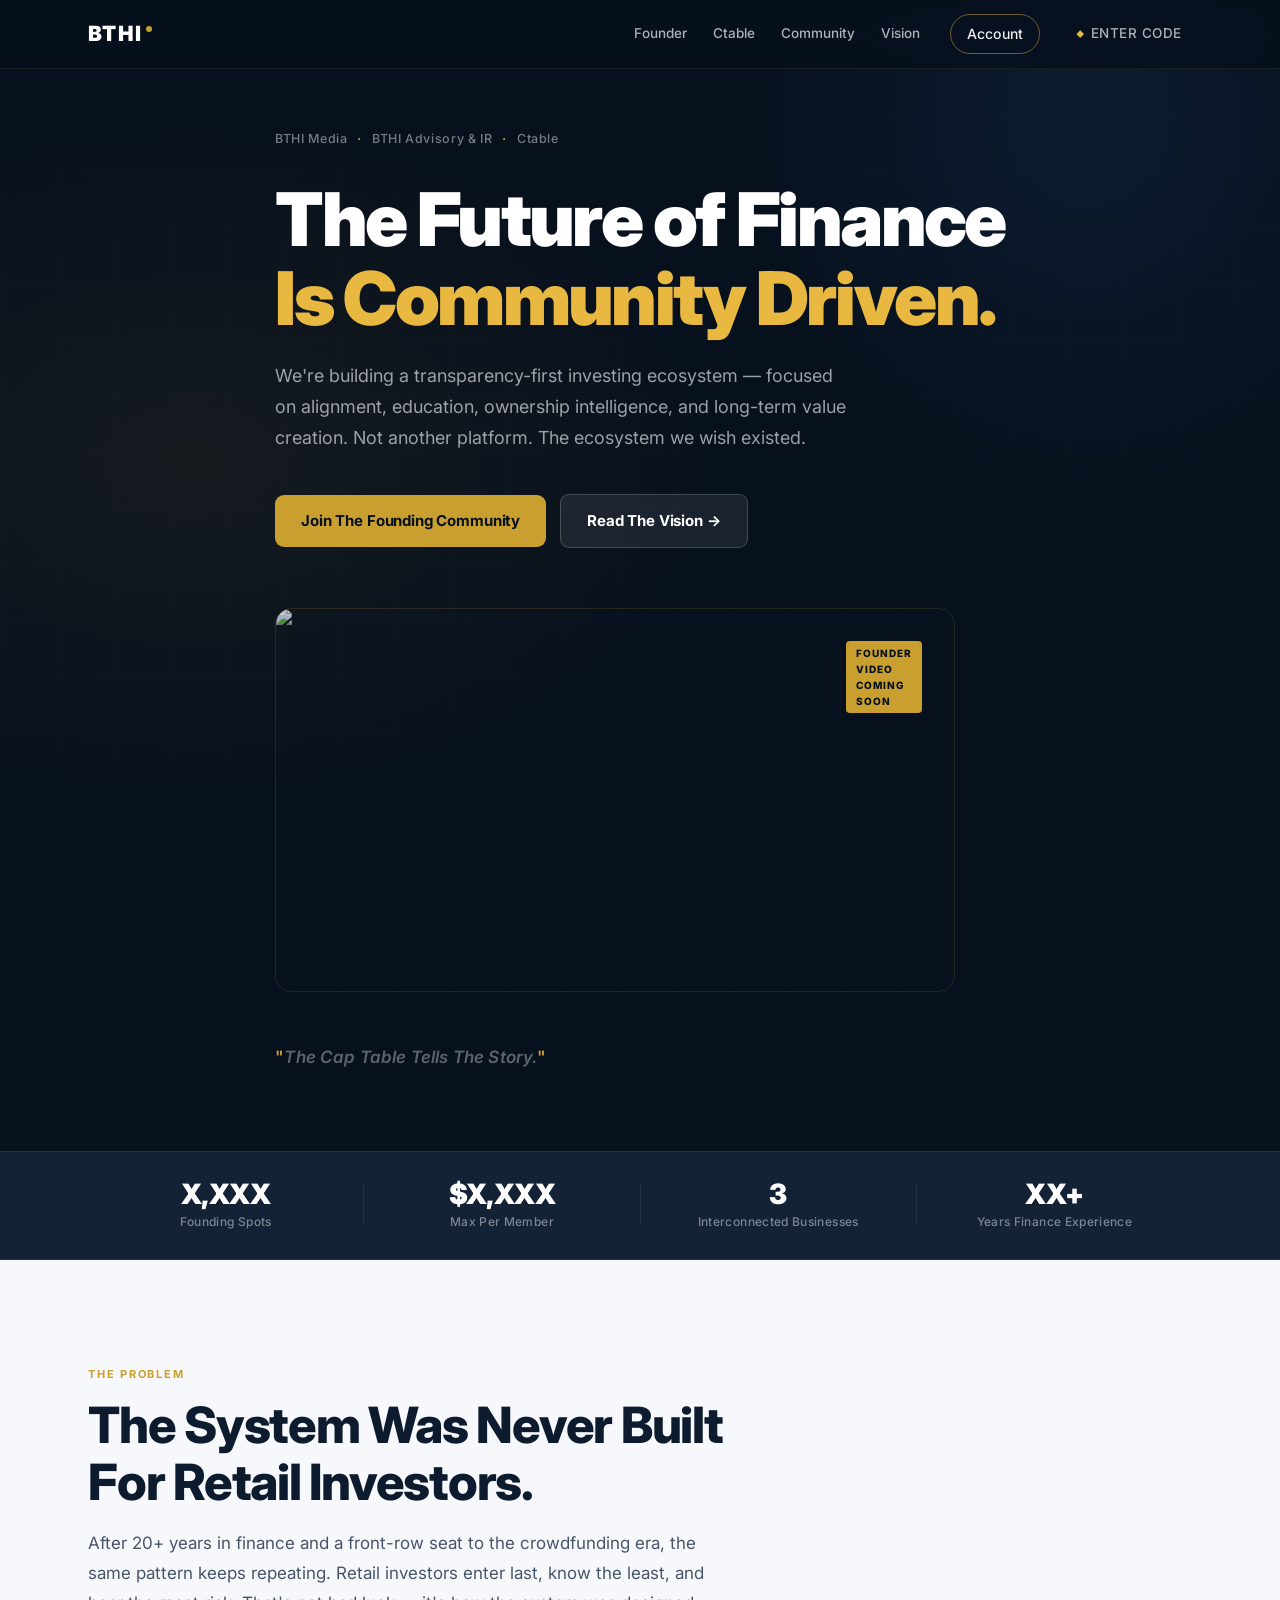
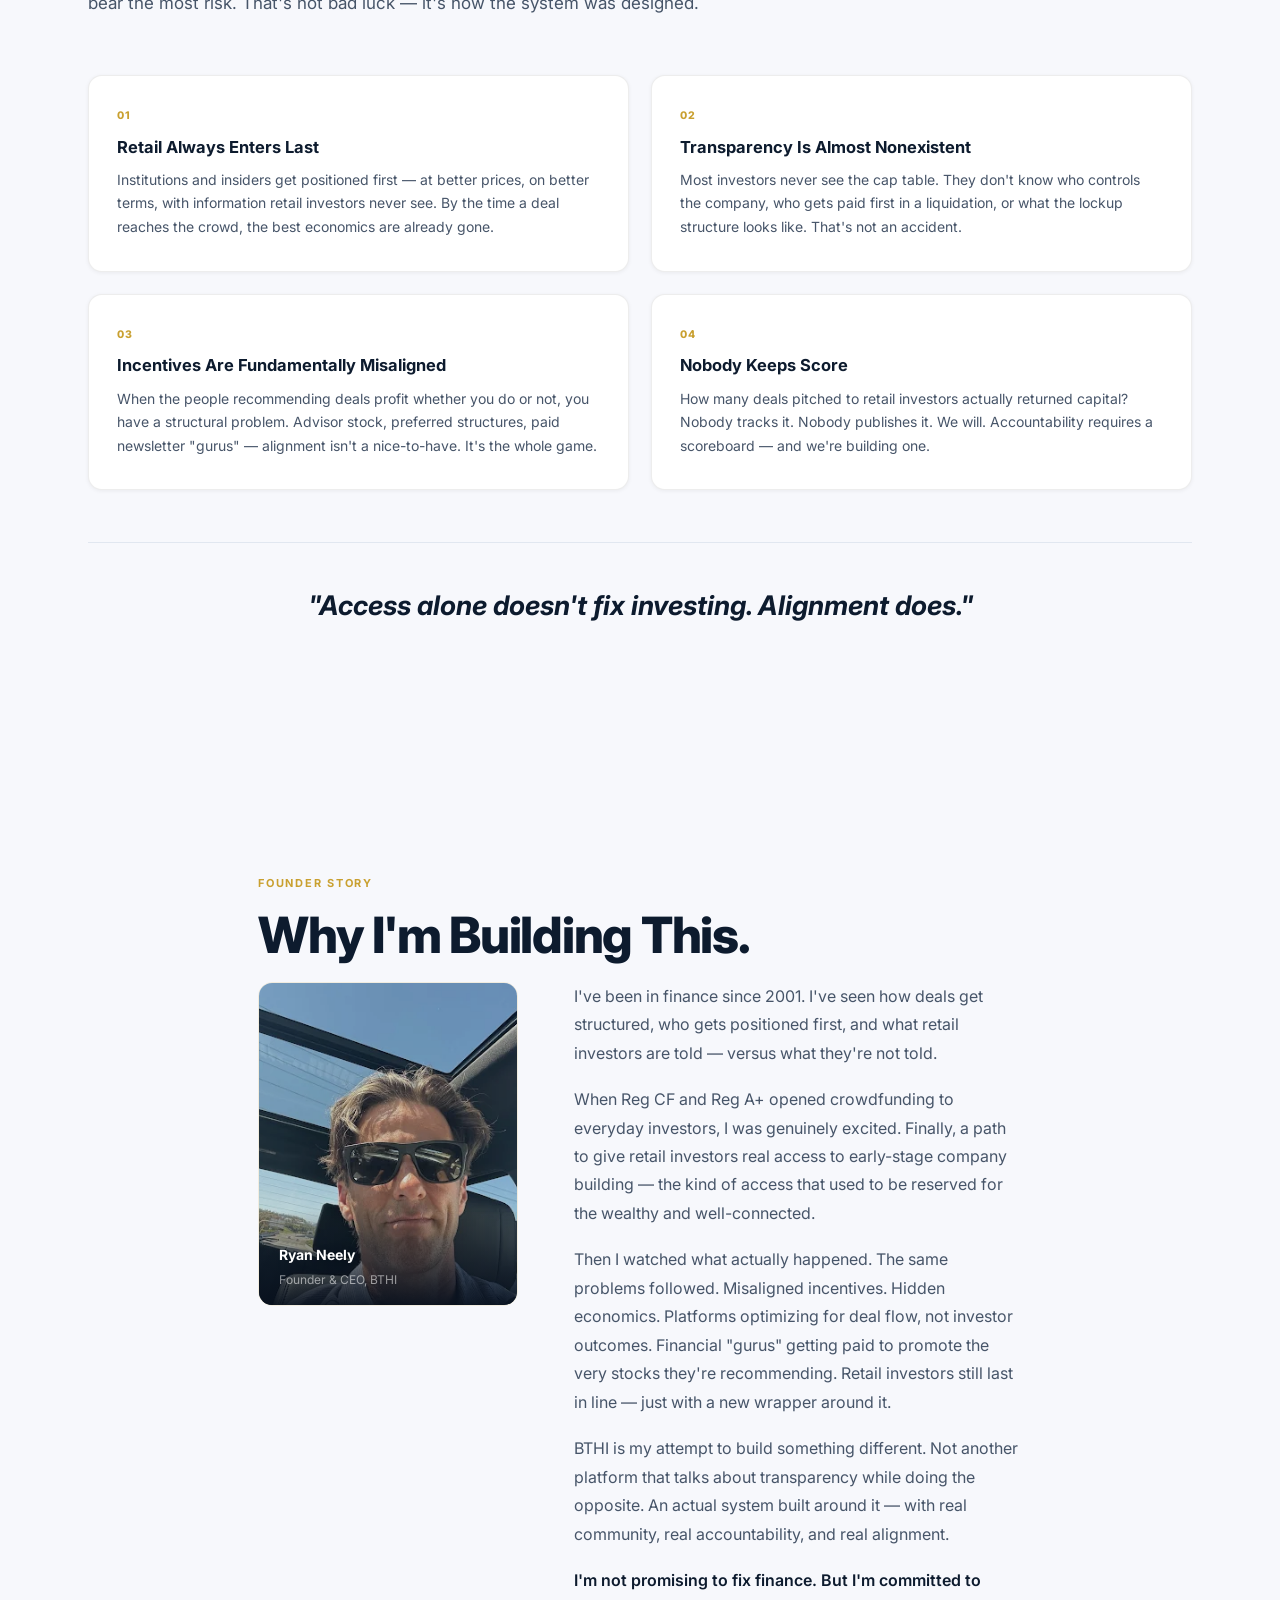
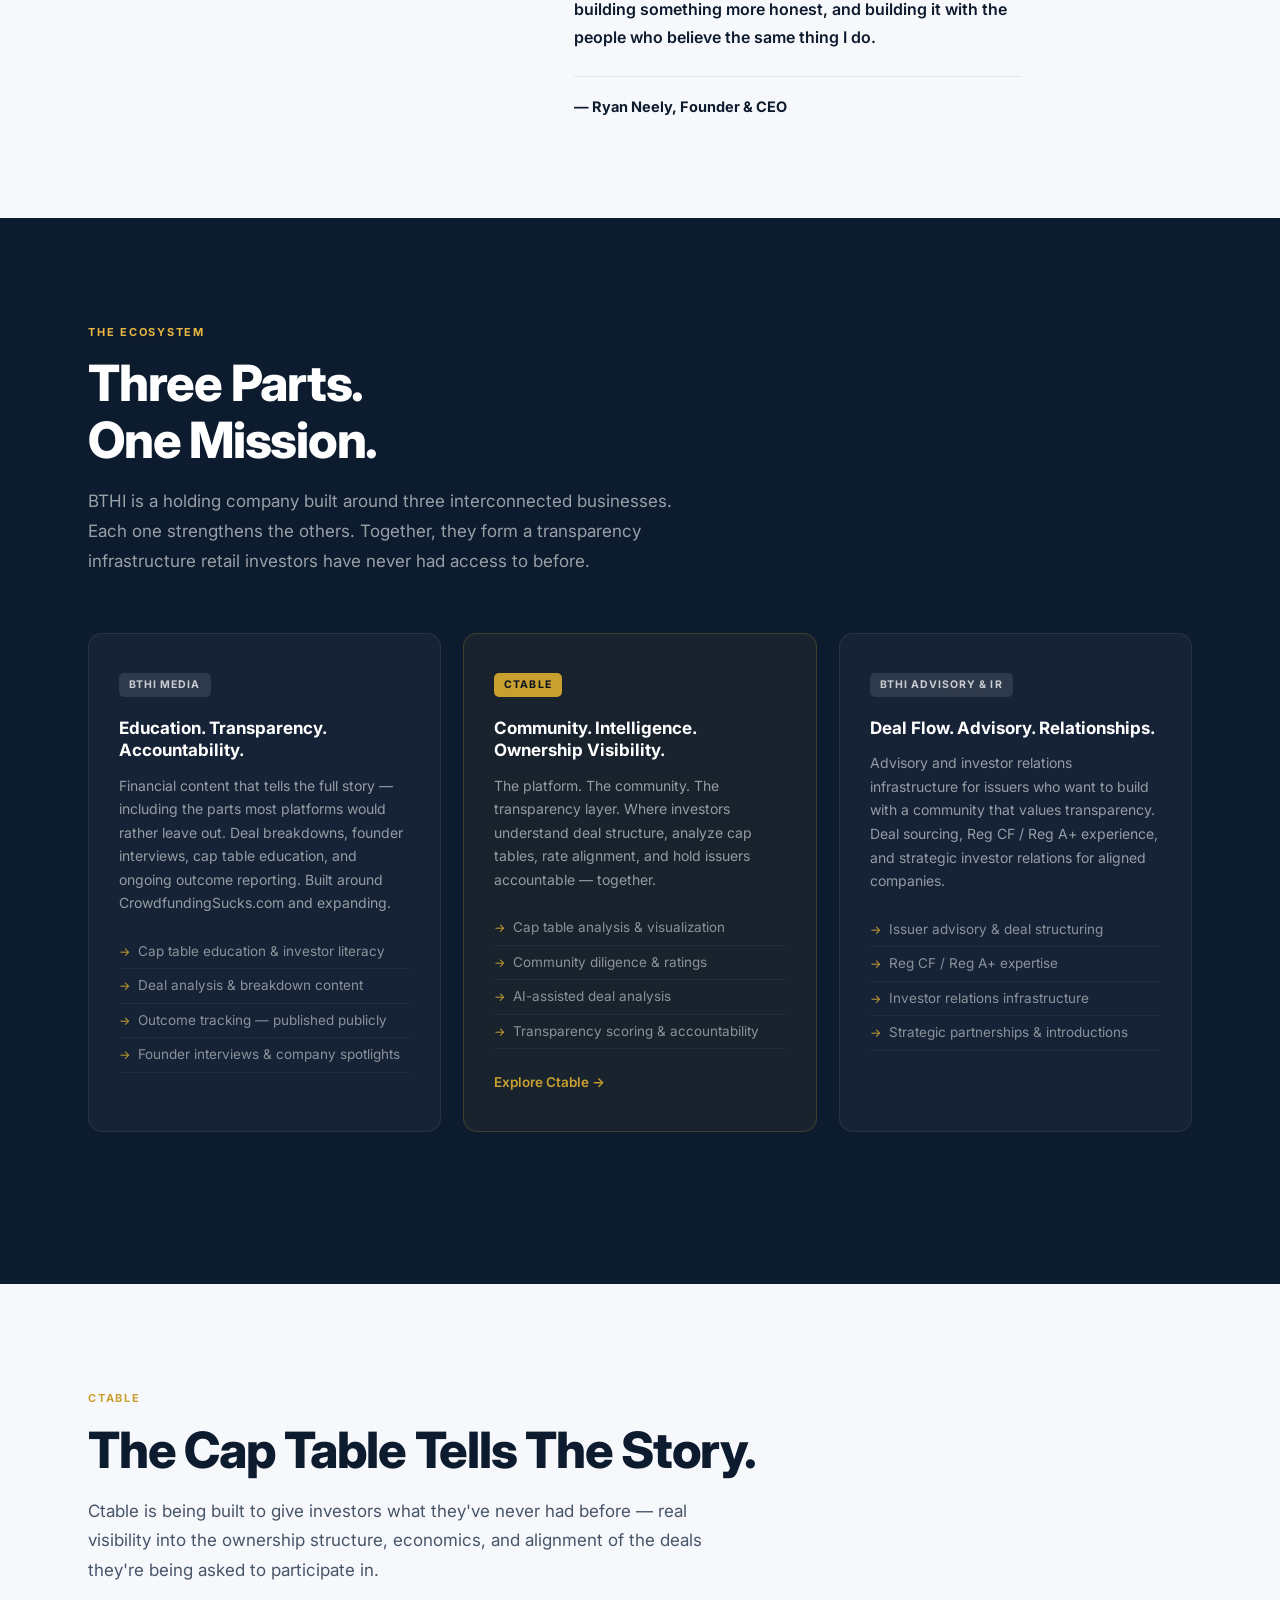
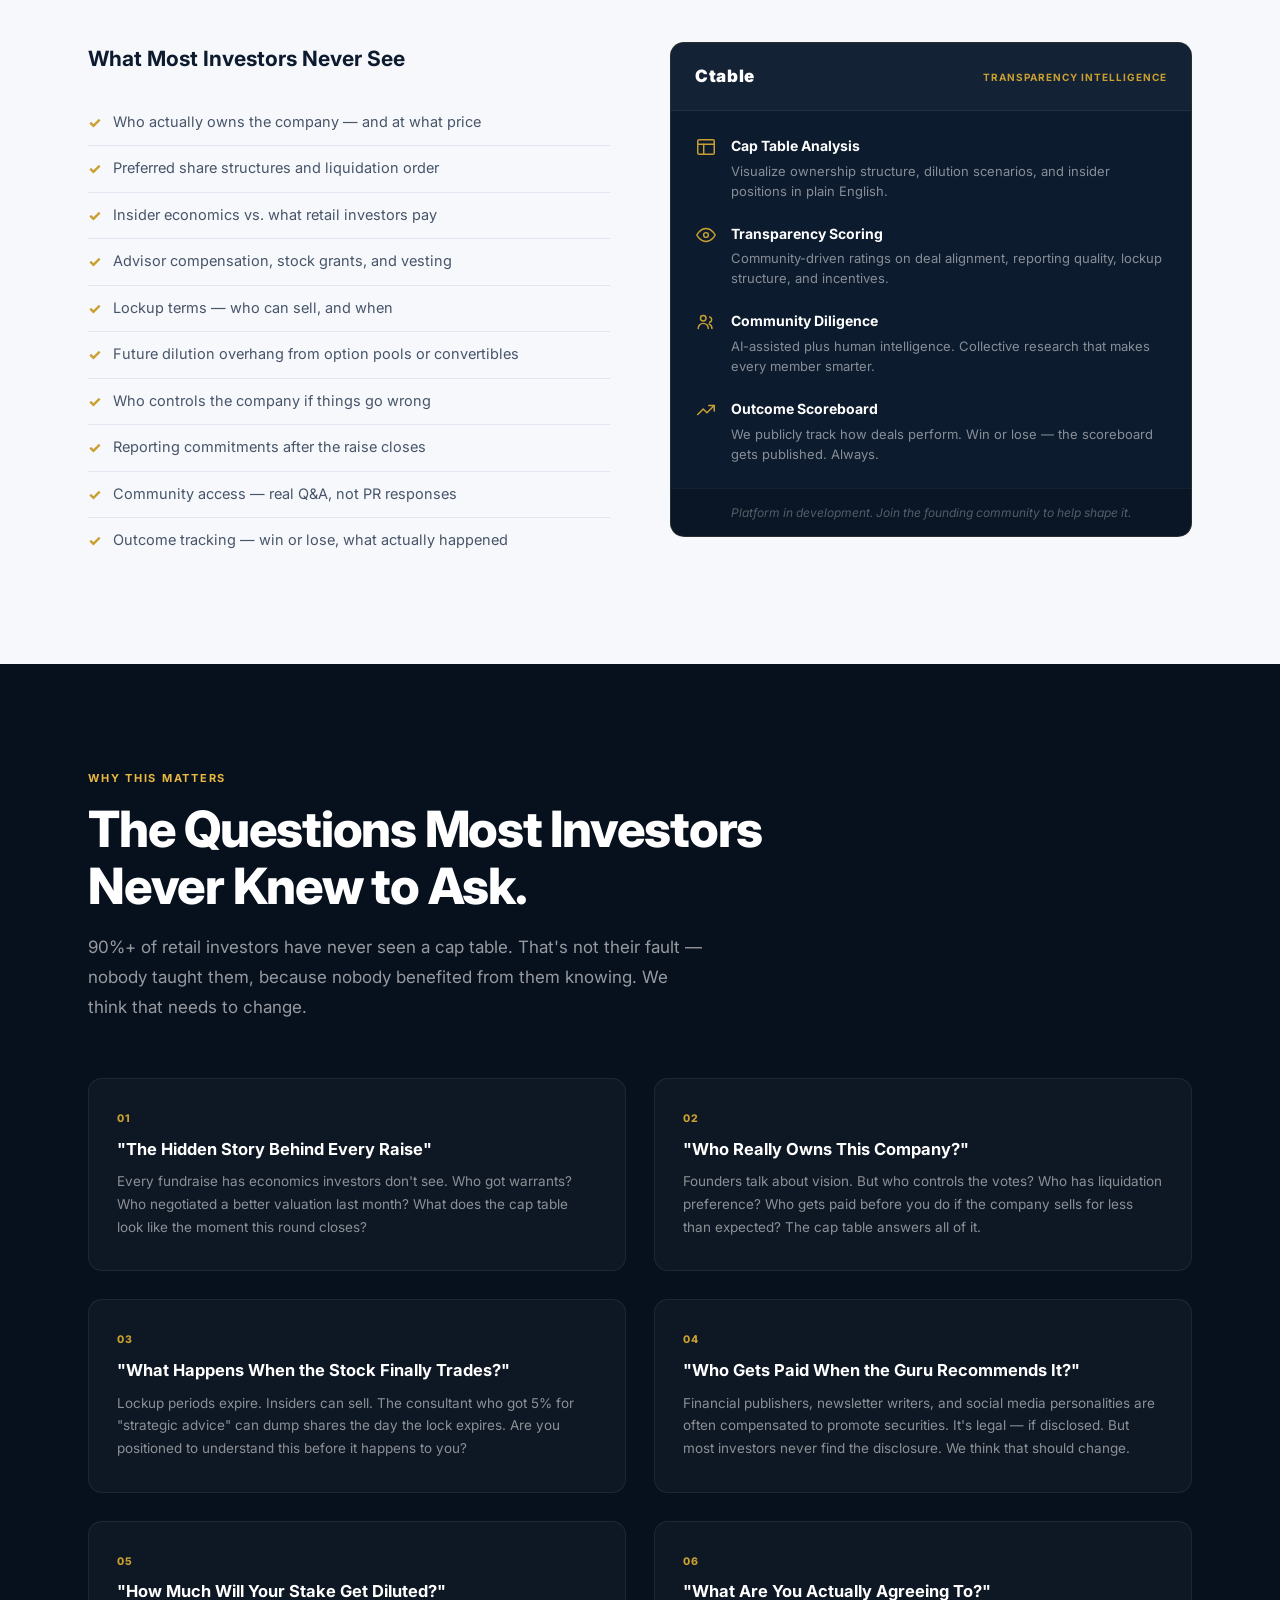
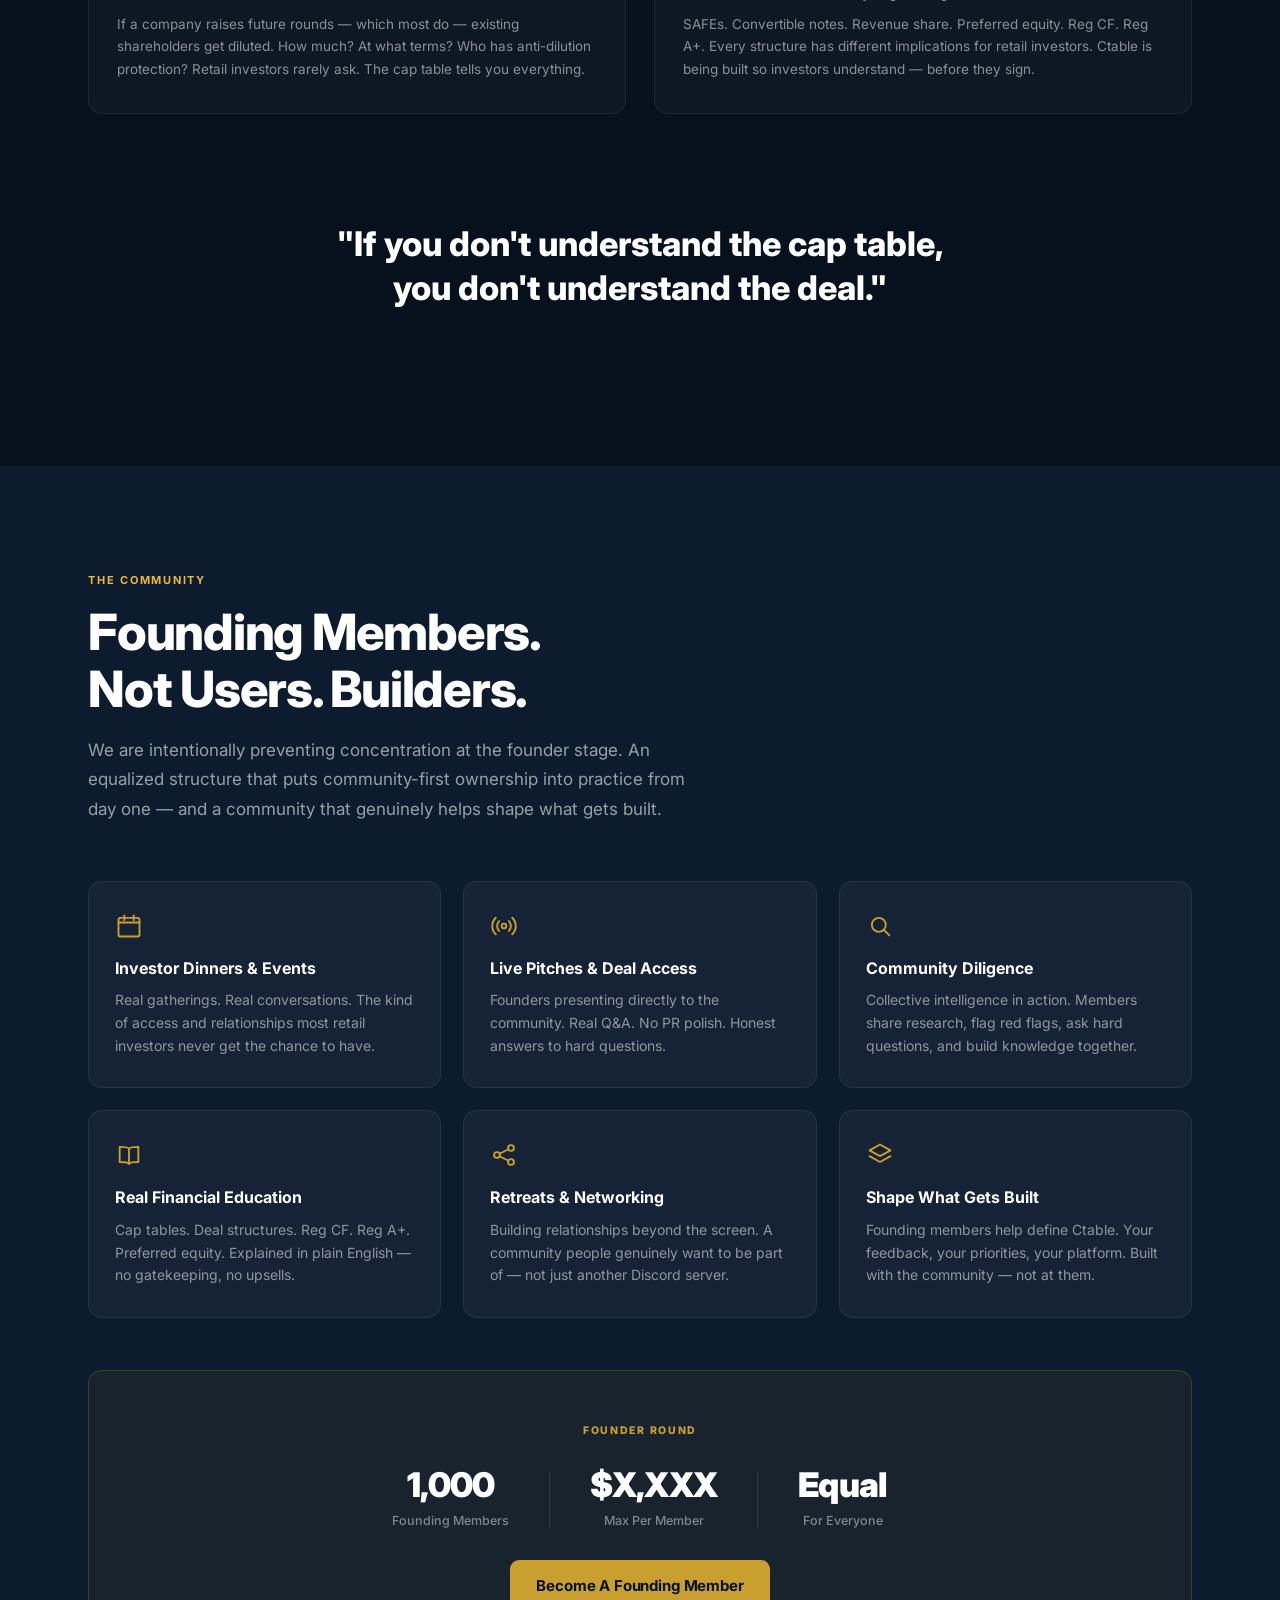
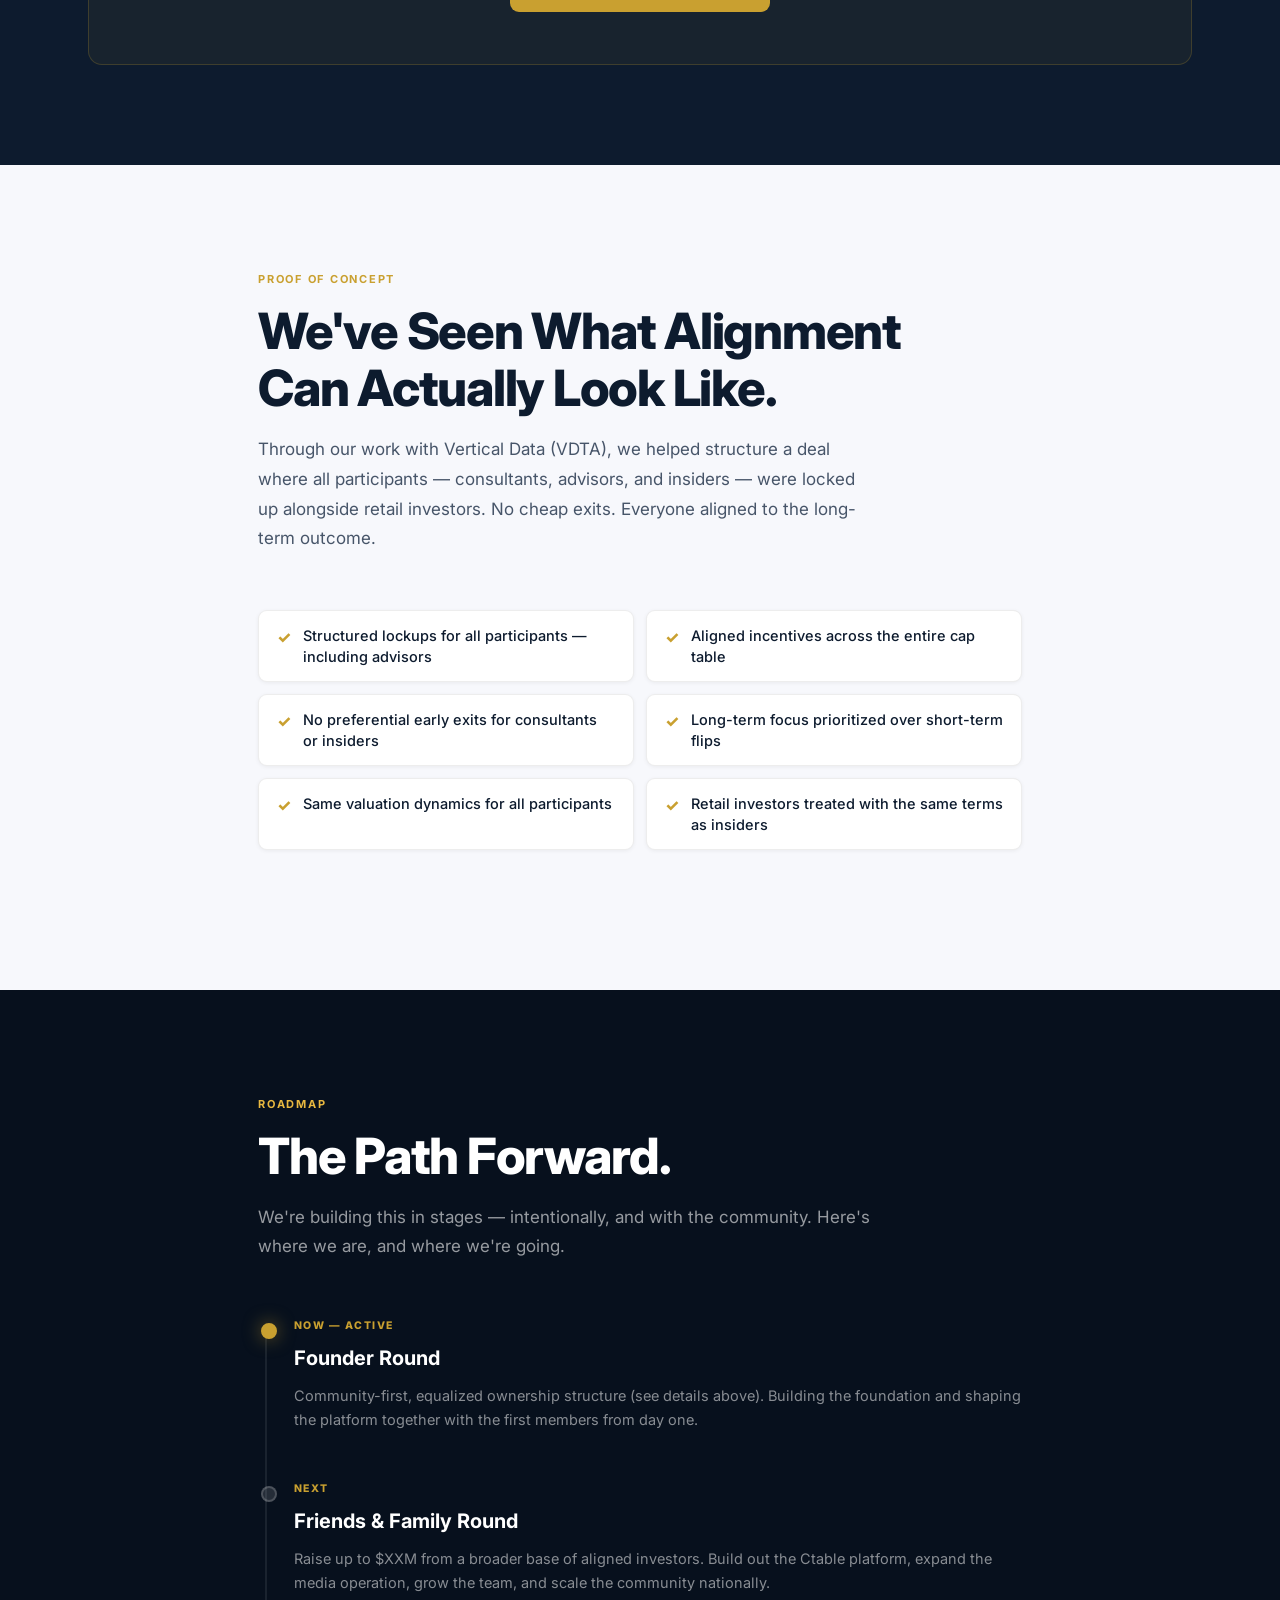
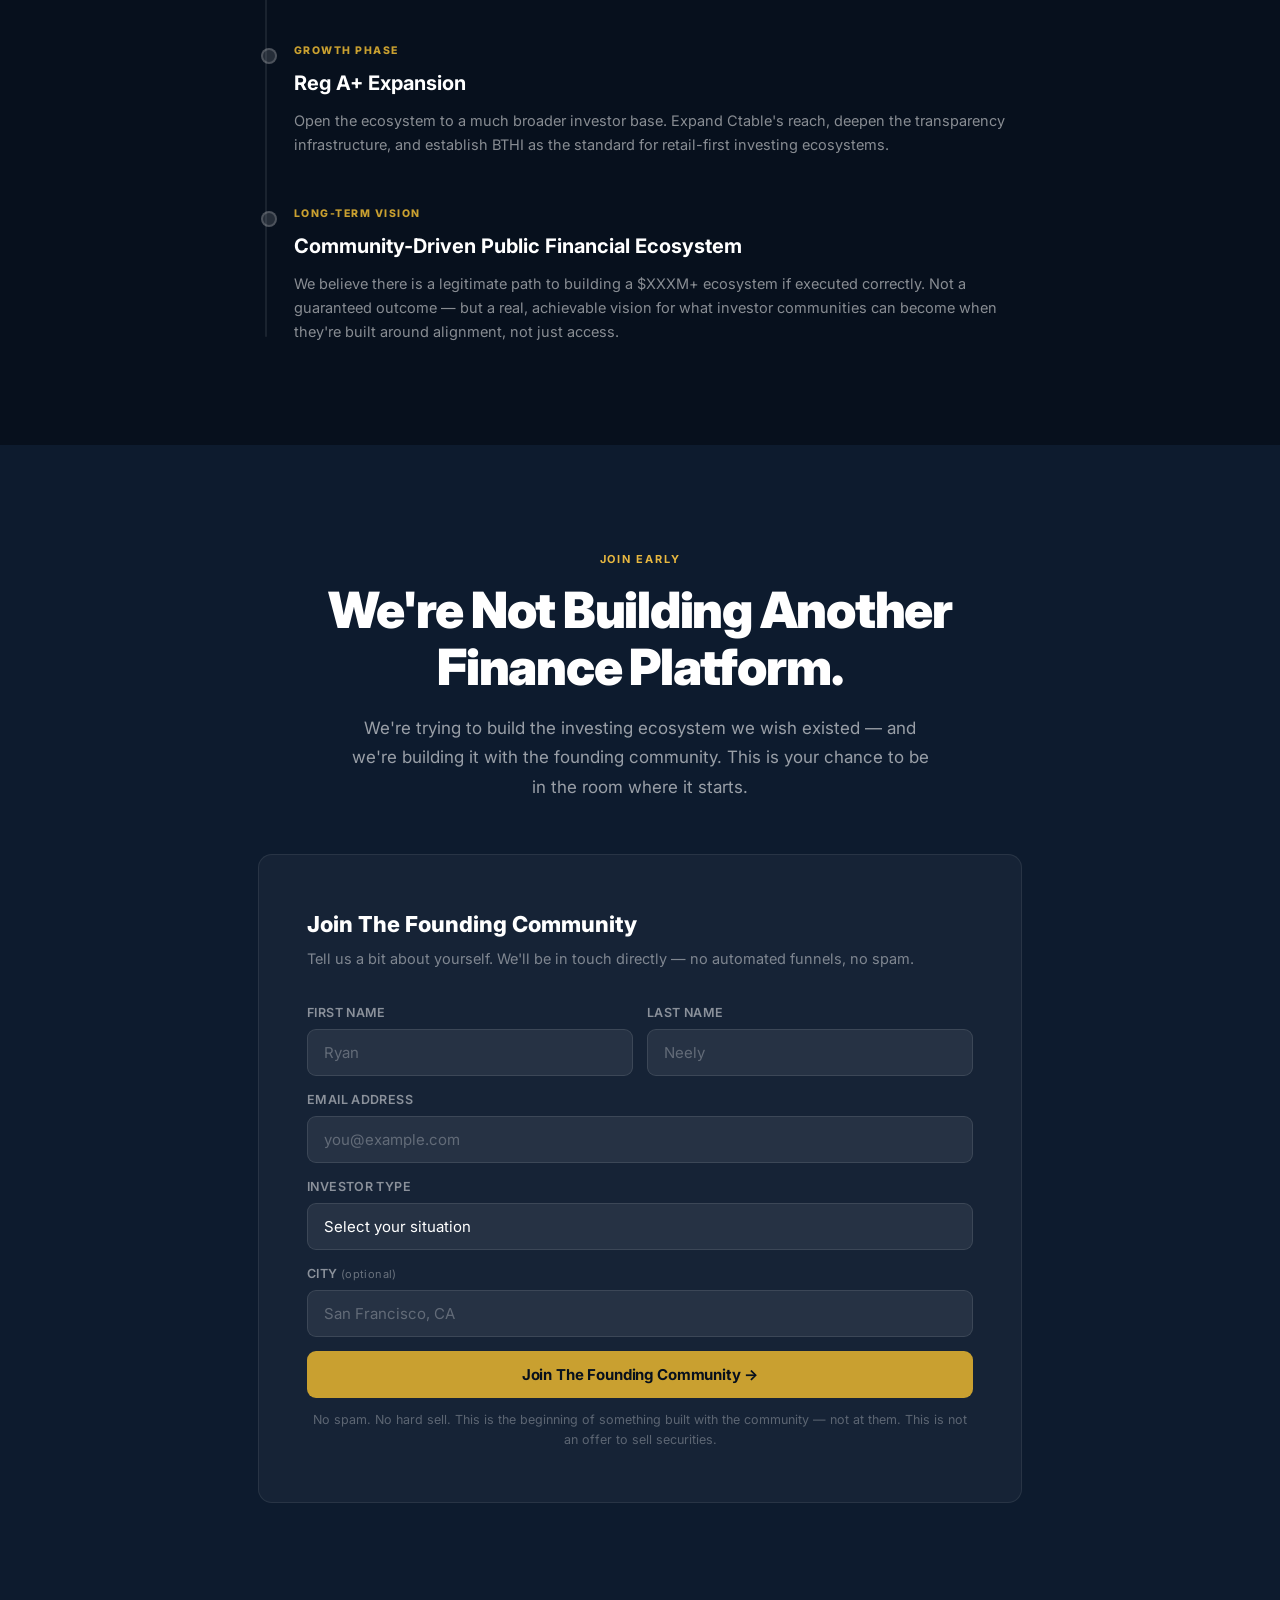
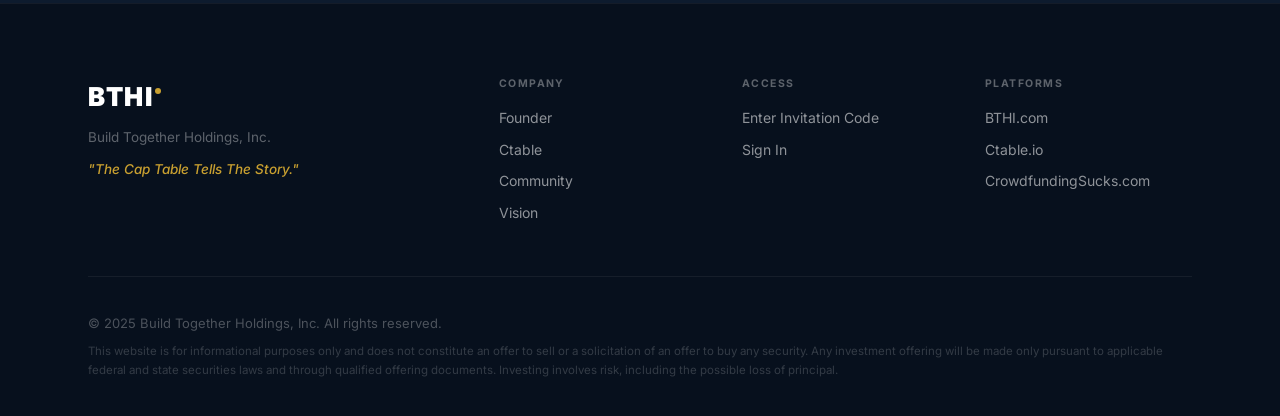
==== commit f91c4e07: "Remove resume — clean BTHI site with no resume material Co-Authored-By: Claude Sonnet 4.6 <noreply@a" ====
--- a/index.html
+++ b/index.html
@@ -20,12 +20,6 @@
   <script src="js/supabase-config.js?v=10"></script>
 </head>
 <body>
-
-  <!-- Persistent back-to-resume button -->
-  <a href="resume.html" class="back-to-mitchell" aria-label="Back to Mitchell Gibson's resume">
-    <span class="btm-arrow">←</span>
-    <span class="btm-name">Mitchell F. Gibson</span>
-  </a>
 
   <!-- ============================================================
        NAVIGATION
